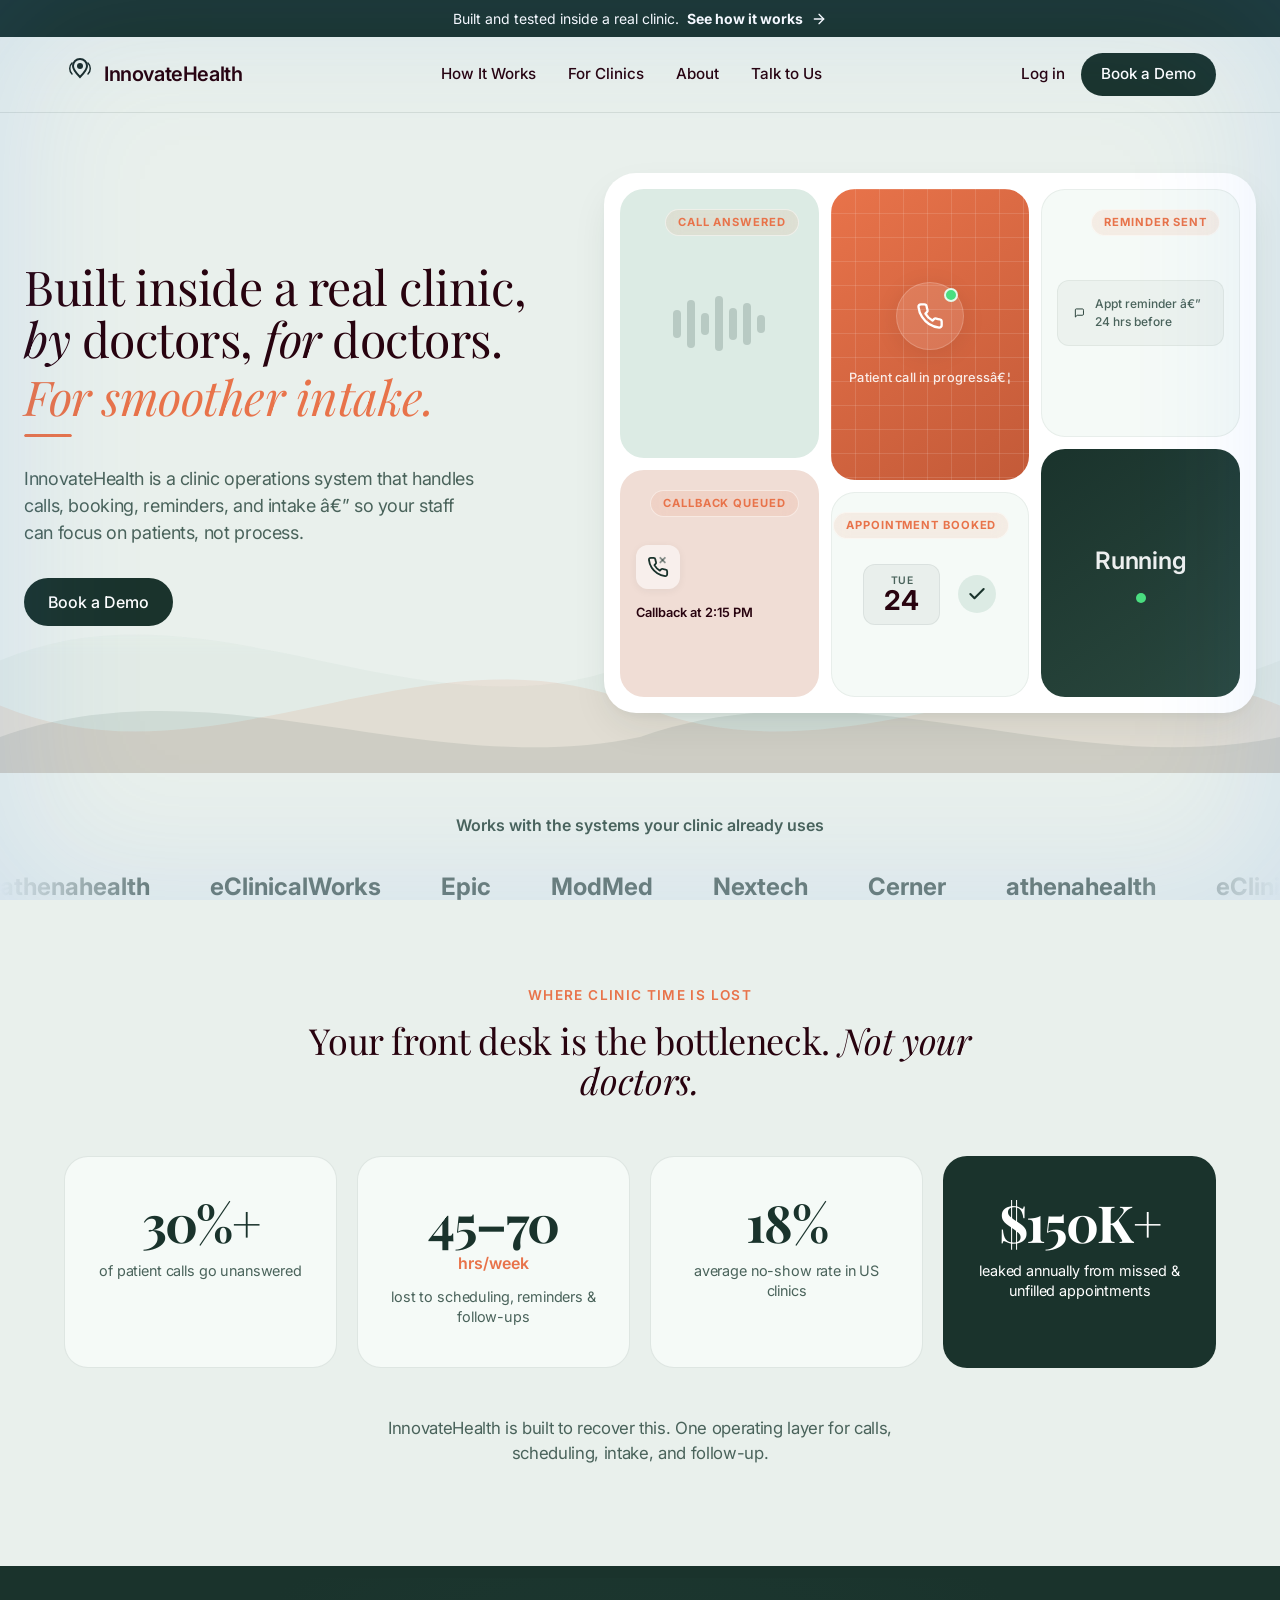
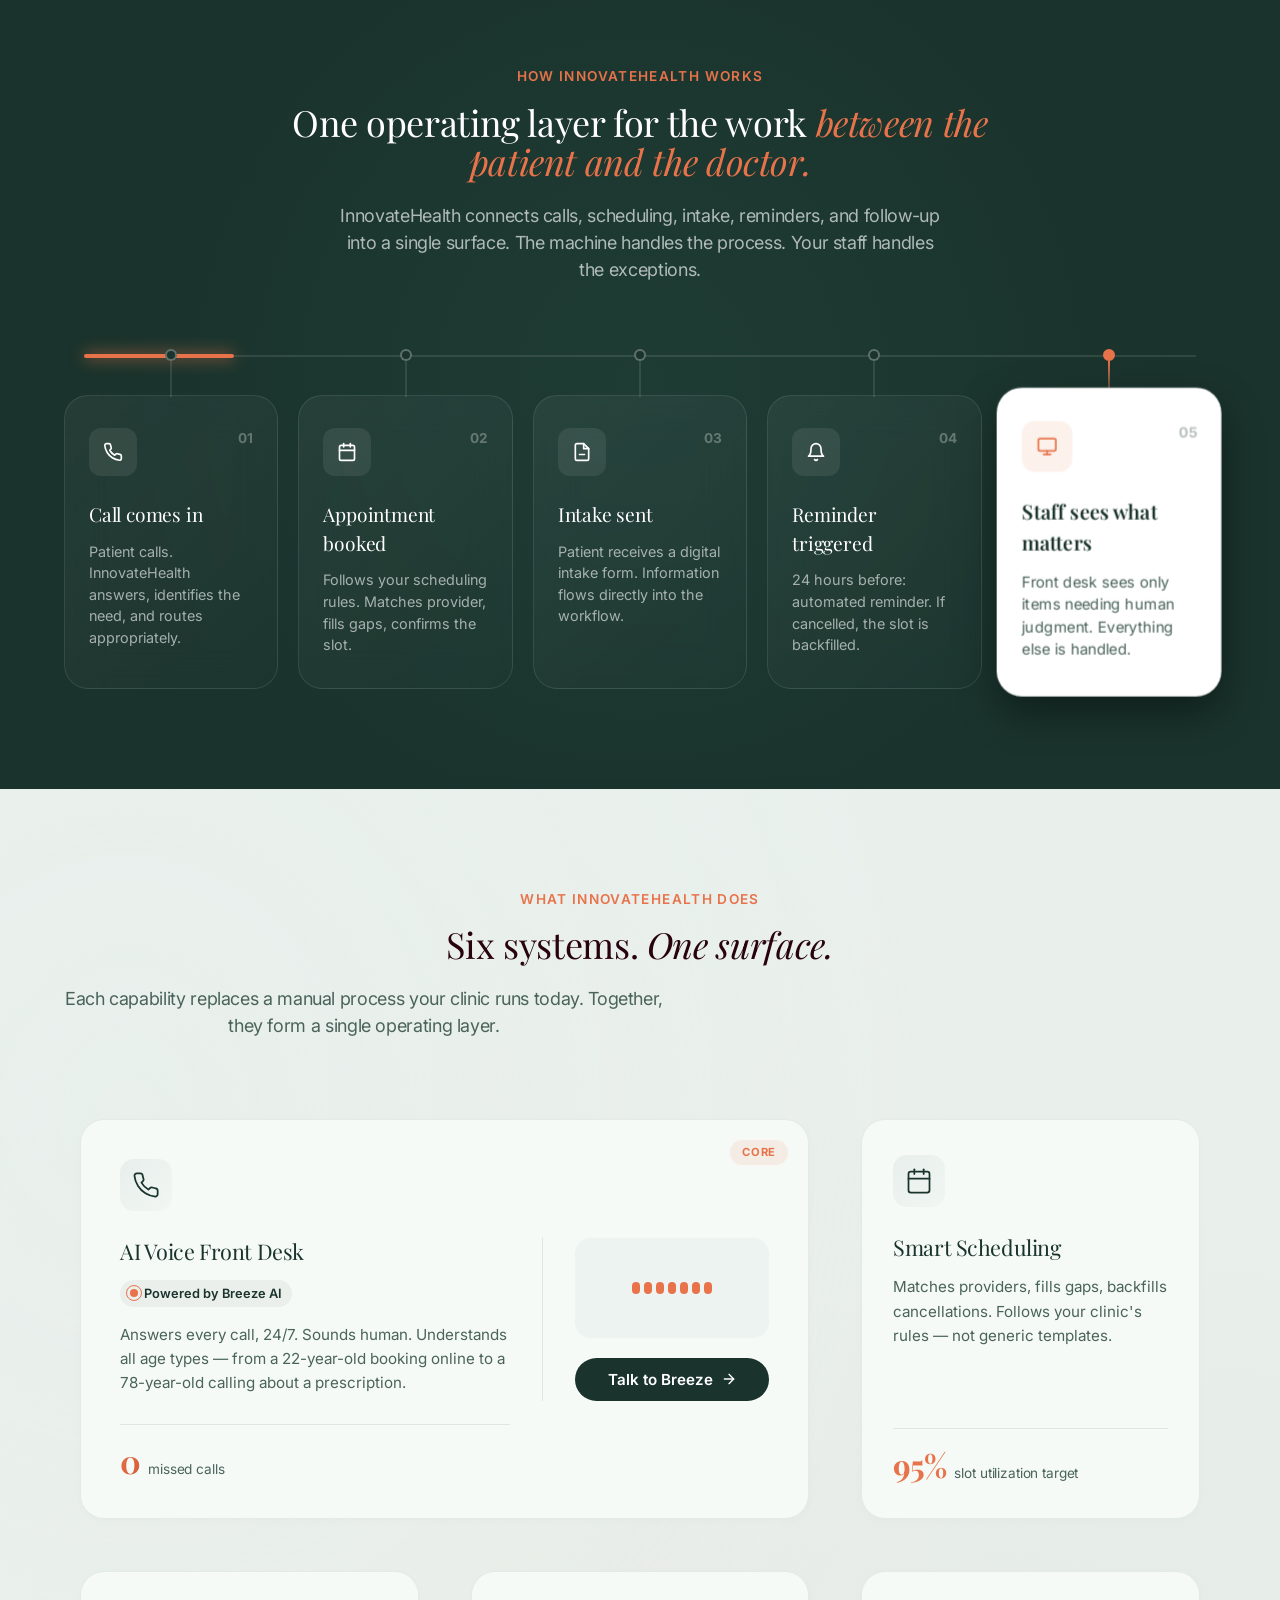
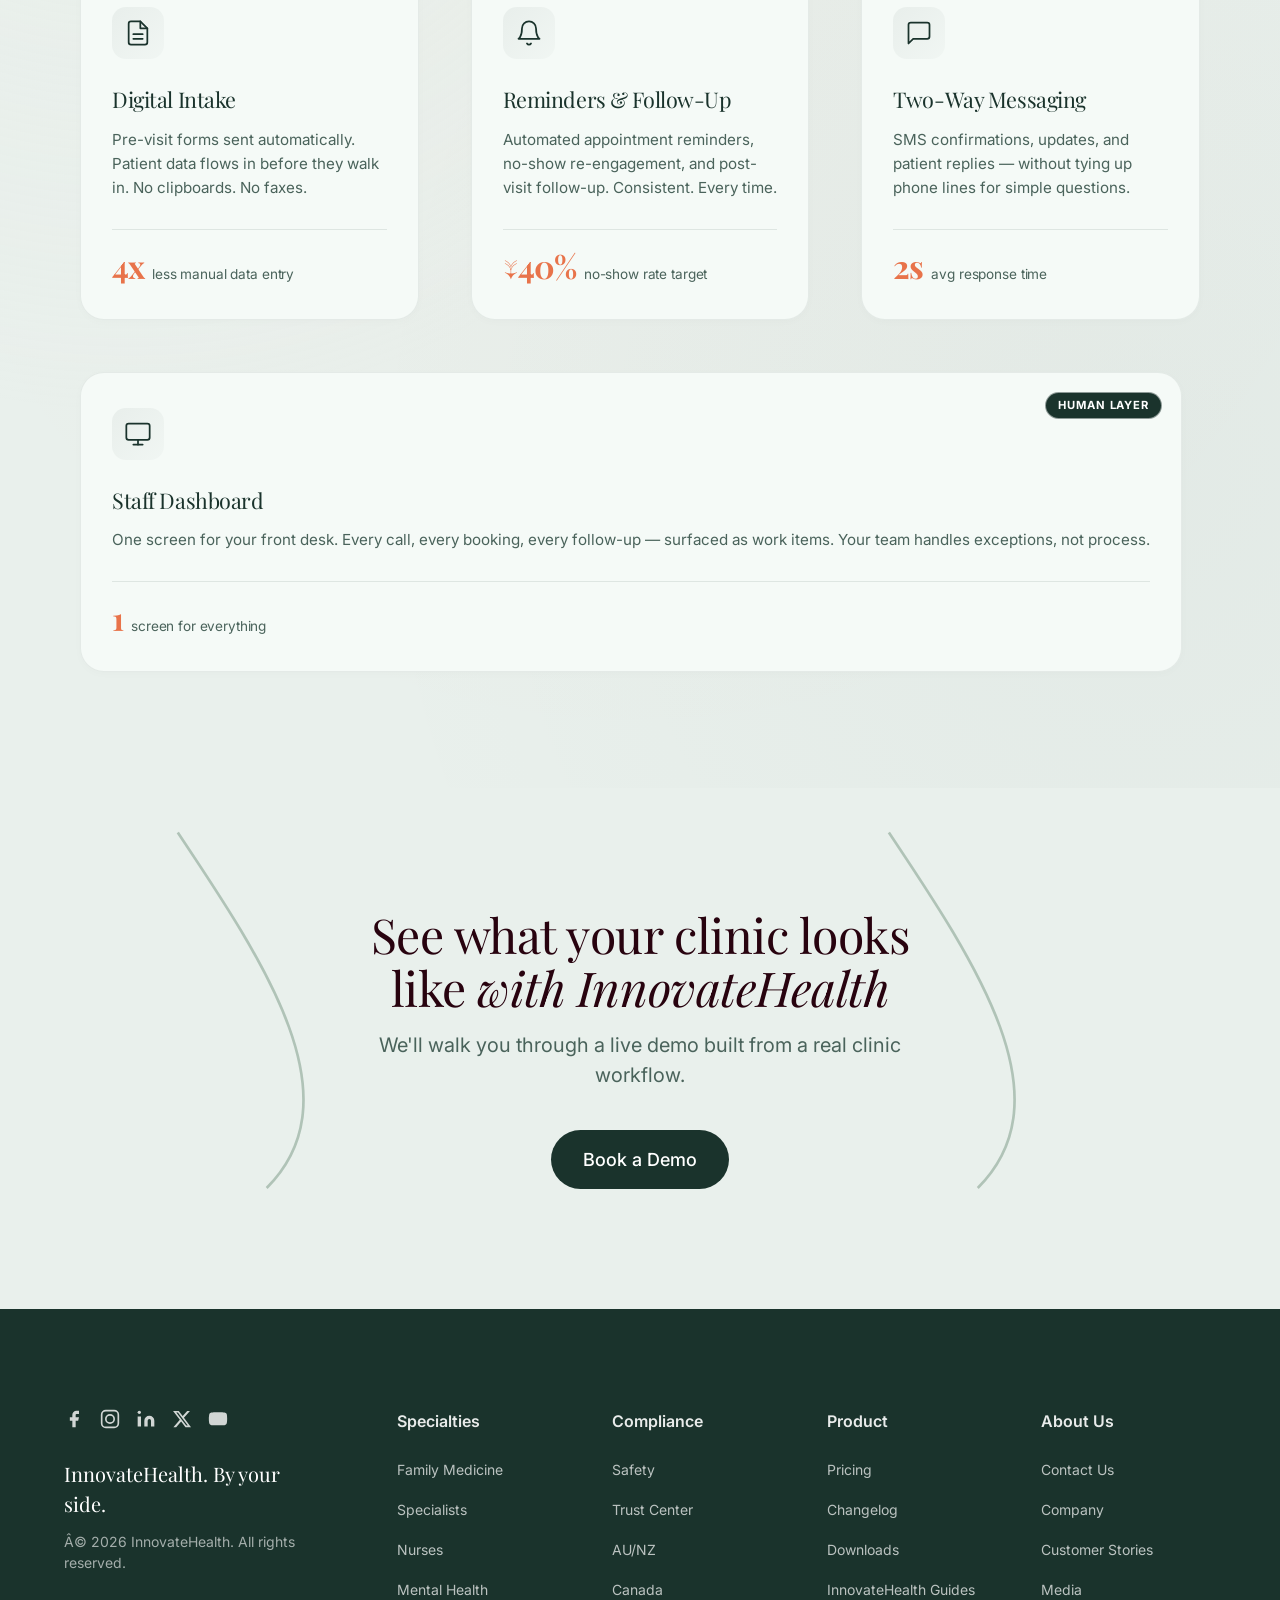
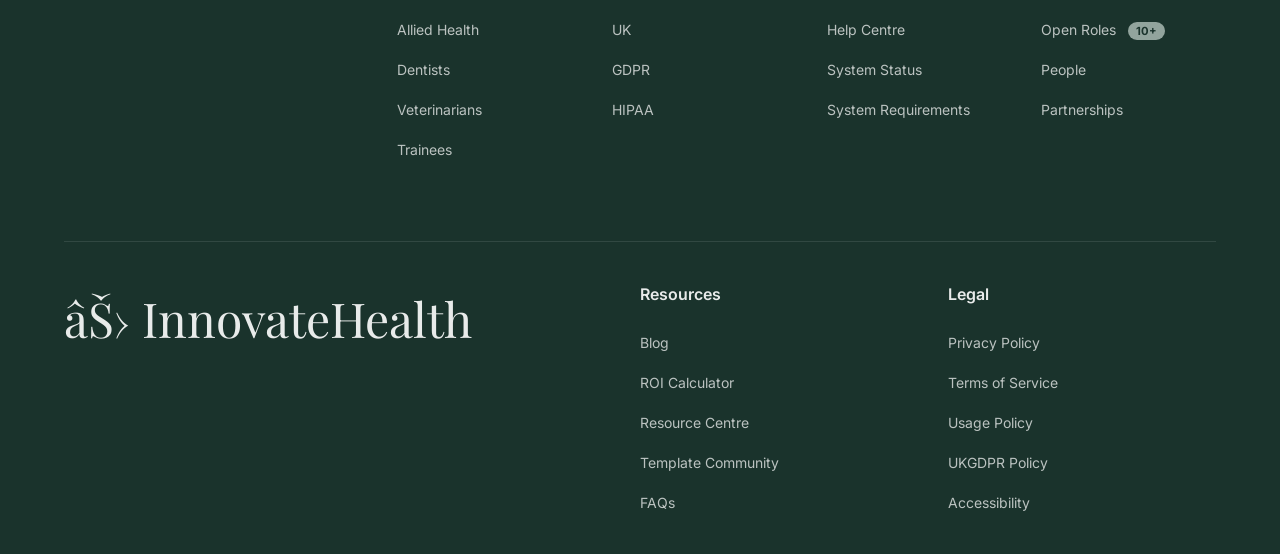
==== index.html @ fca36531 "Initial commit with InnovateHealth UI" ====
<!DOCTYPE html>
<html lang="en">
<head>
  <meta charset="UTF-8">
  <meta name="viewport" content="width=device-width, initial-scale=1.0">
  <meta name="description" content="Explore the advantages of InnovateHealth's AI solutions over competitors. Learn how our technology enhances clinical efficiency and supports global standards.">
  <title>InnovateHealth â€” Built inside a real clinic, by doctors, for doctors</title>
  <link rel="preconnect" href="https://fonts.googleapis.com">
  <link rel="preconnect" href="https://fonts.gstatic.com" crossorigin>
  <link href="https://fonts.googleapis.com/css2?family=Inter:wght@400;500;600;700;800;900&display=swap" rel="stylesheet">
  <link rel="stylesheet" href="styles.css?v=12">
</head>
<body>
  <!-- Edge Glow Vignette (Parakeet-style) -->
  <div class="edge-glow" aria-hidden="true"></div>

  <!-- Announcement Bar -->
  <div class="announcement-bar" id="announcement-bar">
    <a href="#" class="announcement-link">
      Built and tested inside a real clinic. <strong>See how it works</strong>
      <svg width="16" height="16" viewBox="0 0 24 24" fill="none" stroke="currentColor" stroke-width="2" stroke-linecap="round" stroke-linejoin="round"><line x1="5" y1="12" x2="19" y2="12"></line><polyline points="12 5 19 12 12 19"></polyline></svg>
    </a>
  </div>

  <!-- Navigation -->
  <nav class="navbar" id="main-nav">
    <div class="nav-container">
      <a href="#" class="nav-logo" aria-label="InnovateHealth Home">
        <div class="logo-mark">
          <svg width="32" height="32" viewBox="0 0 32 32" fill="none">
            <path d="M16 4C12 4 9 7 9 11C9 15 12 18 16 22C20 18 23 15 23 11C23 7 20 4 16 4Z" stroke="#1A2B28" stroke-width="2" fill="none"/>
            <circle cx="16" cy="11" r="3" fill="#1A2B28"/>
            <path d="M8 8C5 11 5 16 8 19" stroke="#1A2B28" stroke-width="1.5" stroke-linecap="round" fill="none"/>
            <path d="M24 8C27 11 27 16 24 19" stroke="#1A2B28" stroke-width="1.5" stroke-linecap="round" fill="none"/>
          </svg>
        </div>
        <span class="logo-text">InnovateHealth</span>
      </a>

      <div class="nav-links">
        <a href="#" class="nav-link">How It Works</a>
        <a href="#" class="nav-link">For Clinics</a>
        <a href="#" class="nav-link">About</a>
        <a href="#" class="nav-link">Talk to Us</a>
      </div>

      <div class="nav-actions">
        <a href="#" class="btn-login">Log in</a>
        <a href="#" class="btn-cta-nav" id="nav-cta">Book a Demo</a>
      </div>
    </div>
  </nav>

  <main id="main-content">
    <!-- Hero Section -->
    <section class="hero" id="hero">
      <!-- Hero Atmosphere â€” Taller, sweeping atmospheric bottom bands -->
      <div class="hero-atmosphere" aria-hidden="true">
        <!-- Band 1: Back â€” Sage/Mint Green (#C1D7CD) -->
        <div class="atmos-track atmos-track-1">
          <svg class="atmos-band" viewBox="0 0 1800 400" preserveAspectRatio="none">
            <path d="M0 150 C 300 -50, 600 350, 900 150 C 1200 -50, 1500 350, 1800 150 L1800 400 L0 400 Z" fill="#C1D7CD"/>
          </svg>
          <svg class="atmos-band" viewBox="0 0 1800 400" preserveAspectRatio="none">
            <path d="M0 150 C 300 -50, 600 350, 900 150 C 1200 -50, 1500 350, 1800 150 L1800 400 L0 400 Z" fill="#C1D7CD"/>
          </svg>
        </div>
        
        <!-- Band 2: Middle â€” Warm Coral/Blush (#DE7B54) -->
        <div class="atmos-track atmos-track-2">
          <svg class="atmos-band" viewBox="0 0 1800 400" preserveAspectRatio="none">
            <path d="M0 250 C 300 450, 600 50, 900 250 C 1200 450, 1500 50, 1800 250 L1800 400 L0 400 Z" fill="#DE7B54"/>
          </svg>
          <svg class="atmos-band" viewBox="0 0 1800 400" preserveAspectRatio="none">
            <path d="M0 250 C 300 450, 600 50, 900 250 C 1200 450, 1500 50, 1800 250 L1800 400 L0 400 Z" fill="#DE7B54"/>
          </svg>
        </div>
        
        <!-- Band 3: Front â€” Dark Green (#1A362D) -->
        <div class="atmos-track atmos-track-3">
          <svg class="atmos-band" viewBox="0 0 1800 400" preserveAspectRatio="none">
            <path d="M0 320 C 300 150, 600 420, 900 320 C 1200 150, 1500 420, 1800 320 L1800 400 L0 400 Z" fill="#1A362D"/>
          </svg>
          <svg class="atmos-band" viewBox="0 0 1800 400" preserveAspectRatio="none">
            <path d="M0 320 C 300 150, 600 420, 900 320 C 1200 150, 1500 420, 1800 320 L1800 400 L0 400 Z" fill="#1A362D"/>
          </svg>
        </div>
      </div>
      <div class="hero-container">
        <div class="hero-content">
          <h1 class="hero-title">
            Built inside a real clinic, <em>by</em> doctors, <em>for</em> doctors.
          </h1>
          <div class="hero-rotating-line" aria-live="polite">
            <span class="rotating-text" id="rotating-text">For smoother intake.</span>
            <div class="rotating-progress" aria-hidden="true">
              <div class="rotating-progress-bar" id="rotating-progress-bar"></div>
            </div>
          </div>
          <p class="hero-subnote">
            InnovateHealth is a clinic operations system that handles calls, booking, reminders, and intake â€” so your staff can focus on patients, not process.
          </p>
          <div class="hero-actions">
            <a href="#" class="btn-primary" id="hero-cta">Book a Demo</a>
          </div>
        </div>
        <div class="hero-visual">
          <div class="bento-container">
            <!-- Column 1: Call Answered + Callback Queued -->
            <div class="bento-col">
              <div class="bento-card tall-55 bg-sage-light">
                <div class="waveform-visual">
                  <span class="wave-bar" style="--i:0"></span>
                  <span class="wave-bar" style="--i:1"></span>
                  <span class="wave-bar" style="--i:2"></span>
                  <span class="wave-bar" style="--i:3"></span>
                  <span class="wave-bar" style="--i:4"></span>
                  <span class="wave-bar" style="--i:5"></span>
                  <span class="wave-bar" style="--i:6"></span>
                </div>
                <div class="bento-badge">Call Answered</div>
              </div>
              <div class="bento-card tall-45 bg-blush">
                <div class="callback-content">
                  <div class="callback-icon">
                    <svg width="22" height="22" viewBox="0 0 24 24" fill="none" stroke="#1A332C" stroke-width="2" stroke-linecap="round" stroke-linejoin="round">
                      <path d="M22 16.92v3a2 2 0 0 1-2.18 2 19.79 19.79 0 0 1-8.63-3.07 19.5 19.5 0 0 1-6-6 19.79 19.79 0 0 1-3.07-8.67A2 2 0 0 1 4.11 2h3a2 2 0 0 1 2 1.72c.127.96.361 1.903.7 2.81a2 2 0 0 1-.45 2.11L8.09 9.91a16 16 0 0 0 6 6l1.27-1.27a2 2 0 0 1 2.11-.45c.907.339 1.85.573 2.81.7A2 2 0 0 1 22 16.92z"/>
                      <path d="M14.5 2l5 5" opacity="0.5"/>
                      <path d="M19.5 2l-5 5" opacity="0.5"/>
                    </svg>
                  </div>
                  <div class="callback-info">
                    <span class="callback-time">Callback at 2:15 PM</span>
                  </div>
                </div>
                <div class="bento-badge">Callback Queued</div>
              </div>
            </div>
            <!-- Column 2: Call in Progress + Appointment Booked -->
            <div class="bento-col">
              <div class="bento-card tall-60 gradient-coral">
                <div class="bento-grid-pattern"></div>
                <div class="call-status-display">
                  <div class="call-status-icon">
                    <svg width="28" height="28" viewBox="0 0 24 24" fill="none" stroke="white" stroke-width="2" stroke-linecap="round" stroke-linejoin="round">
                      <path d="M22 16.92v3a2 2 0 0 1-2.18 2 19.79 19.79 0 0 1-8.63-3.07 19.5 19.5 0 0 1-6-6 19.79 19.79 0 0 1-3.07-8.67A2 2 0 0 1 4.11 2h3a2 2 0 0 1 2 1.72c.127.96.361 1.903.7 2.81a2 2 0 0 1-.45 2.11L8.09 9.91a16 16 0 0 0 6 6l1.27-1.27a2 2 0 0 1 2.11-.45c.907.339 1.85.573 2.81.7A2 2 0 0 1 22 16.92z"/>
                    </svg>
                    <span class="call-pulse-dot"></span>
                  </div>
                  <span class="call-status-text">Patient call in progressâ€¦</span>
                </div>
              </div>
              <div class="bento-card tall-40 bg-white">
                <div class="booking-content">
                  <div class="date-block">
                    <span class="date-day">Tue</span>
                    <span class="date-num">24</span>
                  </div>
                  <div class="booking-check">
                    <svg width="20" height="20" viewBox="0 0 24 24" fill="none" stroke="#1A332C" stroke-width="2.5" stroke-linecap="round" stroke-linejoin="round">
                      <polyline points="20 6 9 17 4 12"></polyline>
                    </svg>
                  </div>
                </div>
                <div class="bento-badge">Appointment Booked</div>
              </div>
            </div>
            <!-- Column 3: Reminder Sent + Running -->
            <div class="bento-col">
              <div class="bento-card tall-50 bg-white">
                <div class="reminder-content">
                  <div class="reminder-bubble">
                    <svg width="18" height="18" viewBox="0 0 24 24" fill="none" stroke="#1A332C" stroke-width="2" stroke-linecap="round" stroke-linejoin="round">
                      <path d="M21 15a2 2 0 0 1-2 2H7l-4 4V5a2 2 0 0 1 2-2h14a2 2 0 0 1 2 2z"></path>
                    </svg>
                    <span class="reminder-text">Appt reminder â€” 24 hrs before</span>
                  </div>
                </div>
                <div class="bento-badge">Reminder Sent</div>
              </div>
              <div class="bento-card tall-50 gradient-green">
                <div class="running-status">
                  <span class="running-label">Running</span>
                  <span class="running-pulse-dot"></span>
                </div>
              </div>
            </div>
          </div>
        </div>
      </div>
    </section>

    <!-- Section 1: Trust Strip -->
    <section class="logo-strip" id="logo-strip">
      <p class="logo-strip-label animate-on-scroll">Works with the systems your clinic already uses</p>
      <div class="logo-scroll-wrapper">
        <div class="logo-scroll">
          <span class="partner-logo">athenahealth</span>
          <span class="partner-logo">eClinicalWorks</span>
          <span class="partner-logo">Epic</span>
          <span class="partner-logo">ModMed</span>
          <span class="partner-logo">Nextech</span>
          <span class="partner-logo">Cerner</span>
          <span class="partner-logo">athenahealth</span>
          <span class="partner-logo">eClinicalWorks</span>
          <span class="partner-logo">Epic</span>
          <span class="partner-logo">ModMed</span>
          <span class="partner-logo">Nextech</span>
          <span class="partner-logo">Cerner</span>
        </div>
      </div>
    </section>

    <!-- Section 2: The Problem — In Numbers -->
    <section class="problem-section" id="problem">
      <div class="container">
        <div class="problem-inner animate-on-scroll">
          <p class="problem-eyebrow">Where clinic time is lost</p>
          <h2 class="section-headline">Your front desk is the bottleneck. <span class="accent-text">Not your doctors.</span></h2>
        </div>
        <div class="stats-grid">
          <div class="stat-card animate-on-scroll">
            <span class="stat-number">30%+</span>
            <span class="stat-label">of patient calls go unanswered</span>
          </div>
          <div class="stat-card animate-on-scroll delay-100">
            <span class="stat-number">45–70</span>
            <span class="stat-unit">hrs/week</span>
            <span class="stat-label">lost to scheduling, reminders & follow-ups</span>
          </div>
          <div class="stat-card animate-on-scroll delay-200">
            <span class="stat-number">18%</span>
            <span class="stat-label">average no-show rate in US clinics</span>
          </div>
          <div class="stat-card stat-card-accent animate-on-scroll delay-300">
            <span class="stat-number">$150K+</span>
            <span class="stat-label">leaked annually from missed & unfilled appointments</span>
          </div>
        </div>
        <p class="stats-footnote animate-on-scroll delay-300">InnovateHealth is built to recover this. One operating layer for calls, scheduling, intake, and follow-up.</p>
      </div>
    </section>

    <!-- Section 3: The Operating Layer -->
    <section class="operating-section" id="operating-layer">
      <!-- Background glow effect -->
      <div class="operating-bg-glow" aria-hidden="true"></div>
      
      <div class="container relative z-10">
        <div class="operating-header animate-on-scroll">
          <p class="section-eyebrow">How InnovateHealth works</p>
          <h2 class="section-headline">One operating layer for the work <span class="accent-text">between the patient and the doctor.</span></h2>
          <p class="section-desc">InnovateHealth connects calls, scheduling, intake, reminders, and follow-up into a single surface. The machine handles the process. Your staff handles the exceptions.</p>
        </div>

        <!-- Premium Pipeline Workflow -->
        <div class="pipeline-container animate-on-scroll delay-100">
          <div class="pipeline-track-wrapper" aria-hidden="true">
            <div class="pipeline-track"></div>
            <div class="pipeline-glow"></div>
          </div>
          
          <div class="pipeline-grid">
            <!-- Step 1 -->
            <div class="pipeline-item">
              <div class="pipeline-node"></div>
              <div class="pipeline-card">
                <div class="card-header">
                  <div class="card-icon">
                    <svg width="20" height="20" viewBox="0 0 24 24" fill="none" stroke="currentColor" stroke-width="2" stroke-linecap="round" stroke-linejoin="round"><path d="M22 16.92v3a2 2 0 0 1-2.18 2 19.79 19.79 0 0 1-8.63-3.07 19.5 19.5 0 0 1-6-6 19.79 19.79 0 0 1-3.07-8.67A2 2 0 0 1 4.11 2h3a2 2 0 0 1 2 1.72 12.84 12.84 0 0 0 .7 2.81 2 2 0 0 1-.45 2.11L8.09 9.91a16 16 0 0 0 6 6l1.27-1.27a2 2 0 0 1 2.11-.45 12.84 12.84 0 0 0 2.81.7A2 2 0 0 1 22 16.92z"/></svg>
                  </div>
                  <span class="step-label">01</span>
                </div>
                <h3>Call comes in</h3>
                <p>Patient calls. InnovateHealth answers, identifies the need, and routes appropriately.</p>
              </div>
            </div>

            <!-- Step 2 -->
            <div class="pipeline-item">
              <div class="pipeline-node"></div>
              <div class="pipeline-card">
                <div class="card-header">
                  <div class="card-icon">
                    <svg width="20" height="20" viewBox="0 0 24 24" fill="none" stroke="currentColor" stroke-width="2" stroke-linecap="round" stroke-linejoin="round"><rect x="3" y="4" width="18" height="18" rx="2" ry="2"/><line x1="16" y1="2" x2="16" y2="6"/><line x1="8" y1="2" x2="8" y2="6"/><line x1="3" y1="10" x2="21" y2="10"/></svg>
                  </div>
                  <span class="step-label">02</span>
                </div>
                <h3>Appointment booked</h3>
                <p>Follows your scheduling rules. Matches provider, fills gaps, confirms the slot.</p>
              </div>
            </div>

            <!-- Step 3 -->
            <div class="pipeline-item">
              <div class="pipeline-node"></div>
              <div class="pipeline-card">
                <div class="card-header">
                  <div class="card-icon">
                    <svg width="20" height="20" viewBox="0 0 24 24" fill="none" stroke="currentColor" stroke-width="2" stroke-linecap="round" stroke-linejoin="round"><path d="M14 2H6a2 2 0 0 0-2 2v16a2 2 0 0 0 2 2h12a2 2 0 0 0 2-2V8z"/><polyline points="14 2 14 8 20 8"/><line x1="9" y1="15" x2="15" y2="15"/></svg>
                  </div>
                  <span class="step-label">03</span>
                </div>
                <h3>Intake sent</h3>
                <p>Patient receives a digital intake form. Information flows directly into the workflow.</p>
              </div>
            </div>

            <!-- Step 4 -->
            <div class="pipeline-item">
              <div class="pipeline-node"></div>
              <div class="pipeline-card">
                <div class="card-header">
                  <div class="card-icon">
                    <svg width="20" height="20" viewBox="0 0 24 24" fill="none" stroke="currentColor" stroke-width="2" stroke-linecap="round" stroke-linejoin="round"><path d="M18 8A6 6 0 0 0 6 8c0 7-3 9-3 9h18s-3-2-3-9"/><path d="M13.73 21a2 2 0 0 1-3.46 0"/></svg>
                  </div>
                  <span class="step-label">04</span>
                </div>
                <h3>Reminder triggered</h3>
                <p>24 hours before: automated reminder. If cancelled, the slot is backfilled.</p>
              </div>
            </div>

            <!-- Step 5 (Final) -->
            <div class="pipeline-item final">
              <div class="pipeline-node"></div>
              <div class="pipeline-card">
                <div class="card-header">
                  <div class="card-icon">
                    <svg width="20" height="20" viewBox="0 0 24 24" fill="none" stroke="currentColor" stroke-width="2" stroke-linecap="round" stroke-linejoin="round"><rect x="2" y="3" width="20" height="14" rx="2" ry="2"/><line x1="8" y1="21" x2="16" y2="21"/><line x1="12" y1="17" x2="12" y2="21"/></svg>
                  </div>
                  <span class="step-label">05</span>
                </div>
                <h3>Staff sees what matters</h3>
                <p>Front desk sees only items needing human judgment. Everything else is handled.</p>
              </div>
            </div>
          </div>
        </div>
      </div>
    </section>

    <!-- Section 4: Core Capabilities -->
    <section class="capabilities-section" id="capabilities">
      <div class="container">
        <div class="capabilities-header animate-on-scroll">
          <p class="section-eyebrow">What InnovateHealth does</p>
          <h2 class="section-headline">Six systems. <span class="accent-text">One surface.</span></h2>
          <p class="section-desc">Each capability replaces a manual process your clinic runs today. Together, they form a single operating layer.</p>
        </div>

        <div class="bento-grid">
          <!-- Card 1: AI Voice (Large) -->
          <div class="bento-card bento-wide bento-voice-hero animate-on-scroll">
            <div class="bento-card-inner">
              <div class="bento-badge">Core</div>
              <div class="bento-voice-content">
                <div class="bento-voice-text">
                  <div class="bento-icon-wrap">
                    <svg width="28" height="28" viewBox="0 0 24 24" fill="none" stroke="currentColor" stroke-width="1.5" stroke-linecap="round" stroke-linejoin="round"><path d="M22 16.92v3a2 2 0 0 1-2.18 2 19.79 19.79 0 0 1-8.63-3.07 19.5 19.5 0 0 1-6-6 19.79 19.79 0 0 1-3.07-8.67A2 2 0 0 1 4.11 2h3a2 2 0 0 1 2 1.72 12.84 12.84 0 0 0 .7 2.81 2 2 0 0 1-.45 2.11L8.09 9.91a16 16 0 0 0 6 6l1.27-1.27a2 2 0 0 1 2.11-.45 12.84 12.84 0 0 0 2.81.7A2 2 0 0 1 22 16.92z"/></svg>
                  </div>
                  <h3>AI Voice Front Desk</h3>
                  <div class="powered-by-breeze">
                    <span class="pulse-dot"></span> Powered by Breeze AI
                  </div>
                  <p>Answers every call, 24/7. Sounds human. Understands all age types — from a 22-year-old booking online to a 78-year-old calling about a prescription.</p>
                  <div class="bento-stat">
                    <span class="bento-stat-number gradient-text">0</span>
                    <span class="bento-stat-label">missed calls</span>
                  </div>
                </div>
                
                <div class="bento-voice-demo">
                  <div class="demo-visual">
                    <div class="breeze-waveform active">
                      <span class="bar"></span>
                      <span class="bar"></span>
                      <span class="bar"></span>
                      <span class="bar"></span>
                      <span class="bar"></span>
                      <span class="bar"></span>
                      <span class="bar"></span>
                    </div>
                  </div>
                  <button class="breeze-cta-btn" onclick="document.getElementById('breezeFab').click()">
                    Talk to Breeze <svg width="16" height="16" viewBox="0 0 24 24" fill="none" stroke="currentColor" stroke-width="2" stroke-linecap="round" stroke-linejoin="round"><path d="M5 12h14"/><path d="m12 5 7 7-7 7"/></svg>
                  </button>
                </div>
              </div>
            </div>
          </div>

          <!-- Card 2: Smart Scheduling -->
          <div class="bento-card animate-on-scroll delay-100">
            <div class="bento-card-inner">
              <div class="bento-icon-wrap">
                <svg width="28" height="28" viewBox="0 0 24 24" fill="none" stroke="currentColor" stroke-width="1.5" stroke-linecap="round" stroke-linejoin="round"><rect x="3" y="4" width="18" height="18" rx="2" ry="2"/><line x1="16" y1="2" x2="16" y2="6"/><line x1="8" y1="2" x2="8" y2="6"/><line x1="3" y1="10" x2="21" y2="10"/></svg>
              </div>
              <h3>Smart Scheduling</h3>
              <p>Matches providers, fills gaps, backfills cancellations. Follows your clinic's rules — not generic templates.</p>
              <div class="bento-stat">
                <span class="bento-stat-number">95%</span>
                <span class="bento-stat-label">slot utilization target</span>
              </div>
            </div>
          </div>

          <!-- Card 3: Digital Intake -->
          <div class="bento-card animate-on-scroll delay-200">
            <div class="bento-card-inner">
              <div class="bento-icon-wrap">
                <svg width="28" height="28" viewBox="0 0 24 24" fill="none" stroke="currentColor" stroke-width="1.5" stroke-linecap="round" stroke-linejoin="round"><path d="M14 2H6a2 2 0 0 0-2 2v16a2 2 0 0 0 2 2h12a2 2 0 0 0 2-2V8z"/><polyline points="14 2 14 8 20 8"/><line x1="16" y1="13" x2="8" y2="13"/><line x1="16" y1="17" x2="8" y2="17"/></svg>
              </div>
              <h3>Digital Intake</h3>
              <p>Pre-visit forms sent automatically. Patient data flows in before they walk in. No clipboards. No faxes.</p>
              <div class="bento-stat">
                <span class="bento-stat-number">4x</span>
                <span class="bento-stat-label">less manual data entry</span>
              </div>
            </div>
          </div>

          <!-- Card 4: Reminders & Follow-Up -->
          <div class="bento-card animate-on-scroll delay-100">
            <div class="bento-card-inner">
              <div class="bento-icon-wrap">
                <svg width="28" height="28" viewBox="0 0 24 24" fill="none" stroke="currentColor" stroke-width="1.5" stroke-linecap="round" stroke-linejoin="round"><path d="M18 8A6 6 0 0 0 6 8c0 7-3 9-3 9h18s-3-2-3-9"/><path d="M13.73 21a2 2 0 0 1-3.46 0"/></svg>
              </div>
              <h3>Reminders & Follow-Up</h3>
              <p>Automated appointment reminders, no-show re-engagement, and post-visit follow-up. Consistent. Every time.</p>
              <div class="bento-stat">
                <span class="bento-stat-number">↓40%</span>
                <span class="bento-stat-label">no-show rate target</span>
              </div>
            </div>
          </div>

          <!-- Card 5: Two-Way Messaging -->
          <div class="bento-card animate-on-scroll delay-200">
            <div class="bento-card-inner">
              <div class="bento-icon-wrap">
                <svg width="28" height="28" viewBox="0 0 24 24" fill="none" stroke="currentColor" stroke-width="1.5" stroke-linecap="round" stroke-linejoin="round"><path d="M21 15a2 2 0 0 1-2 2H7l-4 4V5a2 2 0 0 1 2-2h14a2 2 0 0 1 2 2z"/></svg>
              </div>
              <h3>Two-Way Messaging</h3>
              <p>SMS confirmations, updates, and patient replies — without tying up phone lines for simple questions.</p>
              <div class="bento-stat">
                <span class="bento-stat-number">2s</span>
                <span class="bento-stat-label">avg response time</span>
              </div>
            </div>
          </div>
          <!-- Card 5: Staff Dashboard (Large) -->
          <div class="bento-card bento-full animate-on-scroll delay-200">
            <div class="bento-card-inner">
              <div class="bento-badge badge-dark">Human layer</div>
              <div class="bento-icon-wrap">
                <svg width="28" height="28" viewBox="0 0 24 24" fill="none" stroke="currentColor" stroke-width="1.5" stroke-linecap="round" stroke-linejoin="round"><rect x="2" y="3" width="20" height="14" rx="2" ry="2"/><line x1="8" y1="21" x2="16" y2="21"/><line x1="12" y1="17" x2="12" y2="21"/></svg>
              </div>
              <h3>Staff Dashboard</h3>
              <p>One screen for your front desk. Every call, every booking, every follow-up — surfaced as work items. Your team handles exceptions, not process.</p>
              <div class="bento-stat">
                <span class="bento-stat-number">1</span>
                <span class="bento-stat-label">screen for everything</span>
              </div>
            </div>
          </div>
        </div>
      </div>
    </section>

    <!-- CTA Section -->
    <section class="cta-section" id="cta">
      <div class="cta-bg-waves" aria-hidden="true">
        <svg viewBox="0 0 1440 500" fill="none">
          <path d="M200 50C300 200 400 350 300 450" stroke="#2D5A3D" stroke-width="3" fill="none" opacity="0.3"/>
          <path d="M1000 50C1100 200 1200 350 1100 450" stroke="#2D5A3D" stroke-width="3" fill="none" opacity="0.3"/>
        </svg>
      </div>
      <div class="cta-content animate-on-scroll">
        <h2 class="cta-title">See what your clinic looks like <span class="accent-text">with InnovateHealth</span></h2>
        <p class="cta-subtitle">We'll walk you through a live demo built from a real clinic workflow.</p>
        <a href="#" class="btn-cta-white" id="cta-btn">Book a Demo</a>
      </div>
    </section>
  </main>

  <!-- Footer -->
  <footer class="footer" id="footer">
    <div class="footer-container">
      <div class="footer-top">
        <div class="footer-brand">
          <div class="footer-social">
            <a href="#" aria-label="Facebook"><svg width="20" height="20" viewBox="0 0 24 24" fill="currentColor"><path d="M18 2h-3a5 5 0 0 0-5 5v3H7v4h3v8h4v-8h3l1-4h-4V7a1 1 0 0 1 1-1h3z"/></svg></a>
            <a href="#" aria-label="Instagram"><svg width="20" height="20" viewBox="0 0 24 24" fill="none" stroke="currentColor" stroke-width="2"><rect x="2" y="2" width="20" height="20" rx="5"/><circle cx="12" cy="12" r="5"/></svg></a>
            <a href="#" aria-label="LinkedIn"><svg width="20" height="20" viewBox="0 0 24 24" fill="currentColor"><path d="M16 8a6 6 0 0 1 6 6v7h-4v-7a2 2 0 0 0-4 0v7h-4v-7a6 6 0 0 1 6-6z"/><rect x="2" y="9" width="4" height="12"/><circle cx="4" cy="4" r="2"/></svg></a>
            <a href="#" aria-label="X"><svg width="20" height="20" viewBox="0 0 24 24" fill="currentColor"><path d="M18.244 2.25h3.308l-7.227 8.26 8.502 11.24H16.17l-5.214-6.817L4.99 21.75H1.68l7.73-8.835L1.254 2.25H8.08l4.713 6.231zm-1.161 17.52h1.833L7.084 4.126H5.117z"/></svg></a>
            <a href="#" aria-label="YouTube"><svg width="20" height="20" viewBox="0 0 24 24" fill="currentColor"><path d="M22.54 6.42a2.78 2.78 0 0 0-1.94-2C18.88 4 12 4 12 4s-6.88 0-8.6.46a2.78 2.78 0 0 0-1.94 2A29 29 0 0 0 1 11.75a29 29 0 0 0 .46 5.33A2.78 2.78 0 0 0 3.4 19.08c1.72.46 8.6.46 8.6.46s6.88 0 8.6-.46a2.78 2.78 0 0 0 1.94-2 29 29 0 0 0 .46-5.25 29 29 0 0 0-.46-5.41z"/><polygon points="9.75 15.02 15.5 11.75 9.75 8.48" fill="white"/></svg></a>
          </div>
          <p class="footer-tagline">InnovateHealth. By your side.</p>
          <p class="footer-copyright">Â© 2026 InnovateHealth. All rights reserved.</p>
        </div>

        <div class="footer-columns">
          <div class="footer-col">
            <h4>Specialties</h4>
            <ul>
              <li><a href="#">Family Medicine</a></li>
              <li><a href="#">Specialists</a></li>
              <li><a href="#">Nurses</a></li>
              <li><a href="#">Mental Health</a></li>
              <li><a href="#">Allied Health</a></li>
              <li><a href="#">Dentists</a></li>
              <li><a href="#">Veterinarians</a></li>
              <li><a href="#">Trainees</a></li>
            </ul>
          </div>
          <div class="footer-col">
            <h4>Compliance</h4>
            <ul>
              <li><a href="#">Safety</a></li>
              <li><a href="#">Trust Center</a></li>
              <li><a href="#">AU/NZ</a></li>
              <li><a href="#">Canada</a></li>
              <li><a href="#">UK</a></li>
              <li><a href="#">GDPR</a></li>
              <li><a href="#">HIPAA</a></li>
            </ul>
          </div>
          <div class="footer-col">
            <h4>Product</h4>
            <ul>
              <li><a href="#">Pricing</a></li>
              <li><a href="#">Changelog</a></li>
              <li><a href="#">Downloads</a></li>
              <li><a href="#">InnovateHealth Guides</a></li>
              <li><a href="#">Help Centre</a></li>
              <li><a href="#">System Status</a></li>
              <li><a href="#">System Requirements</a></li>
            </ul>
          </div>
          <div class="footer-col">
            <h4>About Us</h4>
            <ul>
              <li><a href="#">Contact Us</a></li>
              <li><a href="#">Company</a></li>
              <li><a href="#">Customer Stories</a></li>
              <li><a href="#">Media</a></li>
              <li><a href="#">Open Roles <span class="pill-badge">10+</span></a></li>
              <li><a href="#">People</a></li>
              <li><a href="#">Partnerships</a></li>
            </ul>
          </div>
        </div>
      </div>

      <div class="footer-divider"></div>

      <div class="footer-bottom">
        <div class="footer-bottom-brand">
          <span class="footer-logo-text">âŠ› InnovateHealth</span>
        </div>
        <div class="footer-bottom-cols">
          <div class="footer-col">
            <h4>Resources</h4>
            <ul>
              <li><a href="#">Blog</a></li>
              <li><a href="#">ROI Calculator</a></li>
              <li><a href="#">Resource Centre</a></li>
              <li><a href="#">Template Community</a></li>
              <li><a href="#">FAQs</a></li>
            </ul>
          </div>
          <div class="footer-col">
            <h4>Legal</h4>
            <ul>
              <li><a href="#">Privacy Policy</a></li>
              <li><a href="#">Terms of Service</a></li>
              <li><a href="#">Usage Policy</a></li>
              <li><a href="#">UKGDPR Policy</a></li>
              <li><a href="#">Accessibility</a></li>
            </ul>
          </div>
        </div>
      </div>
    </div>
  </footer>

  <!-- Breeze AI — Proactive Voice Companion -->
  <div class="breeze-companion" id="breezeCompanion">

    <!-- State 1: Proactive Toast (auto-appears after 3s) -->
    <div class="breeze-toast" id="breezeToast">
      <button class="breeze-toast-close" id="breezeToastClose" aria-label="Dismiss">
        <svg width="14" height="14" viewBox="0 0 24 24" fill="none" stroke="currentColor" stroke-width="2.5" stroke-linecap="round" stroke-linejoin="round"><line x1="18" y1="6" x2="6" y2="18"/><line x1="6" y1="6" x2="18" y2="18"/></svg>
      </button>
      <div class="breeze-toast-header">
        <span class="breeze-live-dot"></span>
        <span class="breeze-toast-name">Breeze AI</span>
      </div>
      <div class="breeze-toast-wave">
        <span class="bar"></span><span class="bar"></span><span class="bar"></span><span class="bar"></span><span class="bar"></span>
      </div>
      <p class="breeze-toast-message" id="breezeToastMsg">Hi! I'll explain more about InnovateHealth — just click to talk.</p>
      <button class="breeze-talk-btn" id="breezeTalkBtn">
        <svg width="18" height="18" viewBox="0 0 24 24" fill="none" stroke="currentColor" stroke-width="2" stroke-linecap="round" stroke-linejoin="round"><path d="M12 2a3 3 0 0 0-3 3v7a3 3 0 0 0 6 0V5a3 3 0 0 0-3-3Z"/><path d="M19 10v2a7 7 0 0 1-14 0v-2"/><line x1="12" y1="19" x2="12" y2="22"/></svg>
        Start Talking
      </button>
    </div>

    <!-- State 2: Collapsed Mic Icon (after dismissing toast) -->
    <button class="breeze-mic-icon hidden" id="breezeMicIcon" aria-label="Talk to Breeze">
      <div class="breeze-mic-pulse"></div>
      <svg width="22" height="22" viewBox="0 0 24 24" fill="none" stroke="currentColor" stroke-width="2" stroke-linecap="round" stroke-linejoin="round"><path d="M12 2a3 3 0 0 0-3 3v7a3 3 0 0 0 6 0V5a3 3 0 0 0-3-3Z"/><path d="M19 10v2a7 7 0 0 1-14 0v-2"/><line x1="12" y1="19" x2="12" y2="22"/></svg>
    </button>

    <!-- State 3: Expanded Voice Panel -->
    <div class="breeze-panel" id="breezePanel">
      <div class="breeze-panel-header">
        <div class="breeze-header-info">
          <div class="breeze-header-title">
            <span class="breeze-live-dot"></span>
            <h3>Breeze AI</h3>
          </div>
          <p>Your AI voice receptionist — sounds human, understands all ages.</p>
        </div>
        <button class="breeze-close-btn" id="breezeClose" aria-label="Close">
          <svg width="20" height="20" viewBox="0 0 24 24" fill="none" stroke="currentColor" stroke-width="2" stroke-linecap="round" stroke-linejoin="round"><line x1="18" y1="6" x2="6" y2="18"/><line x1="6" y1="6" x2="18" y2="18"/></svg>
        </button>
      </div>
      <div class="breeze-panel-body">
        <div class="breeze-avatar-area">
          <div class="breeze-waveform-lg active">
            <span class="bar"></span><span class="bar"></span><span class="bar"></span><span class="bar"></span><span class="bar"></span><span class="bar"></span><span class="bar"></span><span class="bar"></span><span class="bar"></span>
          </div>
          <p class="breeze-status">Breeze is listening...</p>
        </div>
        <div class="breeze-suggestions">
          <p class="suggestion-label">Try asking:</p>
          <button class="suggestion-chip">"I need to book an appointment for my mother"</button>
          <button class="suggestion-chip">"What does InnovateHealth do?"</button>
          <button class="suggestion-chip">"Tell me about smart scheduling"</button>
        </div>
      </div>
      <div class="breeze-panel-footer">
        <button class="breeze-action-btn end-call" id="breezeEndCall">
          <svg width="18" height="18" viewBox="0 0 24 24" fill="none" stroke="currentColor" stroke-width="2.5" stroke-linecap="round" stroke-linejoin="round"><line x1="18" y1="6" x2="6" y2="18"/><line x1="6" y1="6" x2="18" y2="18"/></svg>
          End Conversation
        </button>
      </div>
    </div>
  </div>

  <script src="script.js?v=12"></script>
</body>
</html>
---- styles.css ----
@import url('https://fonts.googleapis.com/css2?family=Inter:wght@400;500;600;700;800&family=Playfair+Display:ital,wght@0,400;0,700;0,800;1,400;1,700&display=swap');

:root {
  /* Parakeet Health Color Palette */
  --pk-bg-light: #E9F0EC;
  --pk-bg-surface: #F5FAF7;
  --pk-dark-green: #1A332C;
  --pk-dark-green-hover: #23453C;
  --pk-sage-green: #C5D5CE;
  --pk-sage-light: #DCEBE4;
  --pk-accent-coral: #E8734A; /* Vibrant coral orange */
  --pk-accent-coral-glow: rgba(232, 115, 74, 0.2);
  --pk-blue-glow: rgba(66, 133, 244, 0.15);
  --pk-text-main: #28030F; /* Matched from Heidi inspector */
  --pk-text-muted: #4A635B;
  --pk-white: #FFFFFF;
  --pk-divider: rgba(26, 51, 44, 0.1);

  /* Typography */
  --font-sans: 'Inter', -apple-system, BlinkMacSystemFont, "Segoe UI", Roboto, Helvetica, Arial, sans-serif;
  --font-serif: 'Playfair Display', Georgia, serif;

  /* Spacing */
  --section-padding: 100px;
  --container-width: 1200px;

  /* Radii */
  --radius-sm: 8px;
  --radius-md: 16px;
  --radius-lg: 24px;
  --radius-xl: 32px;
  --radius-pill: 999px;

  /* Shadows & Effects */
  --shadow-sm: 0 4px 6px -1px rgba(26, 51, 44, 0.05), 0 2px 4px -1px rgba(26, 51, 44, 0.03);
  --shadow-md: 0 10px 15px -3px rgba(26, 51, 44, 0.05), 0 4px 6px -2px rgba(26, 51, 44, 0.03);
  --shadow-lg: 0 20px 25px -5px rgba(26, 51, 44, 0.05), 0 10px 10px -5px rgba(26, 51, 44, 0.02);
  --glass-bg: rgba(255, 255, 255, 0.6);
  --glass-border: rgba(255, 255, 255, 0.8);
}

* {
  margin: 0;
  padding: 0;
  box-sizing: border-box;
}

body {
  font-family: var(--font-sans);
  color: var(--pk-text-main);
  background-color: var(--pk-bg-light);
  line-height: 1.5;
  overflow-x: hidden;
  position: relative;
  -webkit-font-smoothing: antialiased;
}

/* Base Styles */
a {
  text-decoration: none;
  color: inherit;
  transition: all 0.2s ease;
}

ul {
  list-style: none;
}

.container {
  max-width: var(--container-width);
  margin: 0 auto;
  padding: 0 24px;
}

/* Animations */
@keyframes slideUpFade {
  0% { opacity: 0; transform: translateY(30px); }
  100% { opacity: 1; transform: translateY(0); }
}

@keyframes float {
  0% { transform: translateY(0px); }
  50% { transform: translateY(-10px); }
  100% { transform: translateY(0px); }
}

@keyframes pulse-ring {
  0% { transform: scale(0.8); opacity: 0.5; }
  100% { transform: scale(1.5); opacity: 0; }
}

@keyframes wave-bounce {
  0%, 100% { transform: scaleY(0.5); }
  50% { transform: scaleY(1); }
}

.animate-on-scroll {
  opacity: 0;
  transform: translateY(30px);
  transition: opacity 0.8s cubic-bezier(0.16, 1, 0.3, 1), transform 0.8s cubic-bezier(0.16, 1, 0.3, 1);
}

.animate-on-scroll.visible {
  opacity: 1;
  transform: translateY(0);
}

.delay-100 { transition-delay: 100ms; }
.delay-200 { transition-delay: 200ms; }
.delay-300 { transition-delay: 300ms; }

.float-animation {
  animation: float 6s ease-in-out infinite;
}

/* Edge Glow Vignette (Parakeet-style distinct blue-ish glow on edges) */
.edge-glow {
  position: fixed;
  top: 0; left: 0; right: 0; bottom: 0;
  pointer-events: none;
  z-index: 100;
  box-shadow: inset 0 0 150px var(--pk-blue-glow);
}

/* Typography styles */
.accent-text {
  color: var(--pk-accent-coral);
  font-family: var(--font-serif);
  font-style: italic;
  font-weight: 400;
}

/* Buttons */
.btn-primary {
  display: inline-flex;
  align-items: center;
  justify-content: center;
  background-color: var(--pk-dark-green);
  color: var(--pk-white);
  padding: 12px 24px;
  border-radius: var(--radius-pill);
  font-weight: 500;
  font-size: 1rem;
  transition: background-color 0.2s, transform 0.2s;
  cursor: pointer;
  border: none;
}

.btn-primary:hover {
  background-color: var(--pk-dark-green-hover);
  transform: translateY(-2px);
}

.btn-outline {
  display: inline-flex;
  align-items: center;
  justify-content: center;
  background-color: transparent;
  color: var(--pk-dark-green);
  padding: 12px 24px;
  border-radius: var(--radius-pill);
  font-weight: 500;
  font-size: 1rem;
  border: 1.5px solid var(--pk-dark-green);
  transition: all 0.2s;
}

.btn-outline:hover {
  background-color: rgba(26, 51, 44, 0.05);
}

/* Announcement Bar */
.announcement-bar {
  background-color: var(--pk-dark-green);
  color: var(--pk-white);
  text-align: center;
  padding: 8px 16px;
  font-size: 0.875rem;
  position: relative;
  z-index: 50;
}

.announcement-link {
  display: inline-flex;
  align-items: center;
  gap: 8px;
}

.announcement-link:hover {
  opacity: 0.9;
}

/* Navbar */
.navbar {
  position: sticky;
  top: 0;
  z-index: 40;
  background-color: rgba(233, 240, 236, 0.9);
  backdrop-filter: blur(12px);
  -webkit-backdrop-filter: blur(12px);
  border-bottom: 1px solid var(--pk-divider);
  padding: 16px 0;
}

.nav-container {
  max-width: var(--container-width);
  margin: 0 auto;
  padding: 0 24px;
  display: flex;
  align-items: center;
  justify-content: space-between;
}

.nav-logo {
  display: flex;
  align-items: center;
  gap: 8px;
}

.logo-text {
  font-weight: 600;
  font-size: 1.25rem;
  letter-spacing: -0.02em;
}

.nav-links {
  display: none;
}

@media (min-width: 992px) {
  .nav-links {
    display: flex;
    align-items: center;
    gap: 32px;
  }
}

.nav-link {
  background: none;
  border: none;
  font-family: inherit;
  font-size: 0.95rem;
  font-weight: 500;
  color: var(--pk-text-main);
  cursor: pointer;
  display: flex;
  align-items: center;
  gap: 4px;
}

.nav-link:hover {
  color: var(--pk-accent-coral);
}

.nav-actions {
  display: flex;
  align-items: center;
  gap: 16px;
}

.btn-login {
  font-weight: 500;
  font-size: 0.95rem;
  display: none;
}

@media (min-width: 768px) {
  .btn-login {
    display: block;
  }
}

.btn-cta-nav {
  background-color: var(--pk-dark-green);
  color: var(--pk-white);
  padding: 10px 20px;
  border-radius: var(--radius-pill);
  font-weight: 500;
  font-size: 0.95rem;
}

.btn-cta-nav:hover {
  background-color: var(--pk-dark-green-hover);
}

/* Hero Section */
.hero {
  padding: 60px 24px 60px;
  background-color: var(--pk-bg-light);
  position: relative;
  overflow: hidden;
}

.hero-container {
  max-width: 1400px;
  margin: 0 auto;
  display: flex;
  flex-direction: column;
  align-items: center;
  gap: 60px;
}

@media (min-width: 1024px) {
  .hero-container {
    flex-direction: row;
    justify-content: space-between;
    align-items: center;
    gap: 40px;
  }
}

.hero-content {
  text-align: center;
  max-width: 800px;
  flex-shrink: 0;
}

@media (min-width: 1024px) {
  .hero-content {
    text-align: left;
    max-width: 540px;
    margin-bottom: 0;
  }
}

.hero-title {
  font-family: var(--font-serif);
  font-size: clamp(2.5rem, 4vw, 3rem); /* 3rem = 48px exactly on desktop */
  font-weight: 400; /* Matched from inspector */
  line-height: 1.1;
  letter-spacing: -0.01em;
  margin-bottom: 6px;
  color: var(--pk-text-main);
}

.hero-title em {
  font-style: italic;
  font-weight: 400;
  color: var(--pk-text-main);
}

/* Rotating Hero Line — same scale as the title */
.hero-rotating-line {
  margin-top: 4px;
  margin-bottom: 28px;
}

.rotating-text {
  display: inline-block;
  font-family: var(--font-serif);
  font-size: clamp(2.5rem, 4vw, 3rem); /* Match the 48px scale */
  font-style: italic;
  font-weight: 400;
  color: var(--pk-accent-coral);
  line-height: 1.05;
  letter-spacing: -0.01em;
  will-change: transform, opacity;
  transition: opacity 0.4s cubic-bezier(0.16, 1, 0.3, 1),
              transform 0.4s cubic-bezier(0.16, 1, 0.3, 1);
}

.rotating-text.exit {
  opacity: 0;
  transform: translateY(-8px);
}

.rotating-text.enter {
  opacity: 0;
  transform: translateY(8px);
}

.rotating-progress {
  width: 48px;
  height: 3px;
  background: rgba(232, 115, 74, 0.12);
  border-radius: 2px;
  margin-top: 12px;
  overflow: hidden;
}

.rotating-progress-bar {
  height: 100%;
  width: 0%;
  background: var(--pk-accent-coral);
  border-radius: 2px;
  transition: none;
}

.rotating-progress-bar.animate {
  width: 100%;
  transition: width 3.2s linear;
}



.hero-actions {
  display: flex;
  gap: 16px;
  justify-content: center;
  flex-wrap: wrap;
}

@media (min-width: 1024px) {
  .hero-actions {
    justify-content: flex-start;
  }
}

/* Hero Visual Grid (Heidi's bento style, adapted to Parakeet) */
.hero-visual {
  width: 100%;
  flex: 1;
  min-width: 0;
  max-width: 680px;
}

.bento-container {
  display: grid;
  grid-template-columns: repeat(3, 1fr);
  gap: 12px;
  background: var(--pk-white);
  padding: 16px;
  border-radius: var(--radius-xl);
  /* Contained shadow — no horizontal bleed */
  box-shadow: 0 16px 40px -8px rgba(26, 51, 44, 0.10), 0 4px 12px -4px rgba(26, 51, 44, 0.06);
  height: 540px;
}

@media (max-width: 768px) {
  .bento-container {
    height: 380px;
    gap: 10px;
    padding: 12px;
  }
}

.bento-col {
  display: flex;
  flex-direction: column;
  gap: 12px;
}

.bento-card {
  position: relative;
  border-radius: var(--radius-md);
  overflow: hidden;
  display: flex;
  flex-direction: column;
  padding: 16px;
  justify-content: flex-end;
  align-items: flex-start;
}

/* Heights */
.tall-40 { flex: 4; }
.tall-45 { flex: 4.5; }
.tall-50 { flex: 5; }
.tall-55 { flex: 5.5; }
.tall-60 { flex: 6; }

/* Colors */
.bg-sage-light { background-color: var(--pk-sage-light); }
.bg-white { 
  background-color: var(--pk-bg-surface); 
  box-shadow: inset 0 0 0 1px rgba(26, 51, 44, 0.06);
}
.bg-blush { background-color: #F0DDD5; }
.gradient-coral { 
  background: linear-gradient(145deg, #E8734A 0%, #C35A38 100%); 
  color: white; 
}
.gradient-green { 
  background: linear-gradient(145deg, var(--pk-dark-green) 0%, #2A483E 100%); 
  color: white; 
}

/* Mock document lines inside cards */
.bento-lines {
  display: flex;
  flex-direction: column;
  gap: 10px;
  width: 100%;
  flex: 1;
  padding-bottom: 8px;
}

.bento-lines .bl {
  height: 7px;
  border-radius: 4px;
  background-color: rgba(26, 51, 44, 0.1);
}

.bento-lines.light .bl {
  background-color: rgba(26, 51, 44, 0.06);
}

.bento-lines.white-lines .bl {
  background-color: rgba(255, 255, 255, 0.15);
}

/* Grid pattern on center coral card */
.bento-grid-pattern {
  position: absolute;
  top: 0; left: 0; right: 0; bottom: 0;
  background-image: 
    linear-gradient(rgba(255,255,255,0.12) 1px, transparent 1px),
    linear-gradient(90deg, rgba(255,255,255,0.12) 1px, transparent 1px);
  background-size: 24px 24px;
  z-index: 1;
}

/* Badges */
.bento-badge {
  position: relative;
  z-index: 2;
  display: inline-block;
  padding: 6px 16px;
  background: rgba(255, 255, 255, 0.5);
  border-radius: var(--radius-pill);
  font-size: 0.8rem;
  font-weight: 600;
  color: var(--pk-dark-green);
  text-align: center;
  backdrop-filter: blur(8px);
  -webkit-backdrop-filter: blur(8px);
  border: 1px solid rgba(255, 255, 255, 0.5);
  margin-top: auto;
}

.badge-outline {
  background: rgba(255, 255, 255, 0.1);
  border-color: rgba(255, 255, 255, 0.25);
  color: white;
}

/* Prompt bar in center card */
.bento-prompt {
  position: relative;
  z-index: 2;
  background: rgba(26, 51, 44, 0.6);
  padding: 8px 8px 8px 14px;
  border-radius: var(--radius-pill);
  font-size: 0.7rem;
  display: flex;
  align-items: center;
  justify-content: space-between;
  gap: 8px;
  width: 100%;
  color: rgba(255,255,255,0.9);
  backdrop-filter: blur(12px);
  border: 1px solid rgba(255, 255, 255, 0.15);
  margin-top: auto;
}

.prompt-icon {
  background: white;
  color: var(--pk-dark-green);
  width: 22px;
  height: 22px;
  border-radius: 50%;
  display: flex;
  align-items: center;
  justify-content: center;
  font-weight: bold;
  font-size: 0.75rem;
  flex-shrink: 0;
}

/* Wave Divider */
.wave-divider {
  width: 100%;
  height: 80px;
  margin-top: 40px;
}
.wave-divider svg {
  width: 100%;
  height: 100%;
}
.wave-divider-2 {
  margin-top: 0;
  margin-bottom: 60px;
  height: 120px;
  background-color: var(--pk-white); /* transition into comparison section */
}

/* Logo Strip */
.logo-strip {
  padding: 40px 0 80px;
  overflow: hidden;
  text-align: center;
}

.logo-strip-label {
  font-weight: 600;
  color: var(--pk-text-muted);
  margin-bottom: 32px;
}

.logo-scroll-wrapper {
  position: relative;
  width: 100%;
  overflow: hidden;
}

.logo-scroll-wrapper::before,
.logo-scroll-wrapper::after {
  content: "";
  position: absolute;
  top: 0;
  width: 150px;
  height: 100%;
  z-index: 2;
}

.logo-scroll-wrapper::before {
  left: 0;
  background: linear-gradient(to right, var(--pk-bg-light), transparent);
}

.logo-scroll-wrapper::after {
  right: 0;
  background: linear-gradient(to left, var(--pk-bg-light), transparent);
}

.logo-scroll {
  display: flex;
  gap: 60px;
  align-items: center;
  width: max-content;
  animation: scrollLogo 30s linear infinite;
}

@keyframes scrollLogo {
  0% { transform: translateX(0); }
  100% { transform: translateX(-50%); }
}

.partner-logo {
  font-size: 1.5rem;
  font-weight: 700;
  color: var(--pk-dark-green);
  opacity: 0.6;
}

/* Sections Global (Heading 1) */
.section-headline {
  font-family: var(--font-serif);
  font-size: clamp(2rem, 3.5vw, 2.25rem); /* Matches Heidi 36px (Heading 1) */
  font-weight: 400;
  letter-spacing: -0.01em;
  line-height: 1.1;
  margin-bottom: 20px;
}

.section-desc {
  font-size: 1.125rem;
  color: var(--pk-text-muted);
  max-width: 600px;
  line-height: 1.5;
  letter-spacing: -0.02em; /* Heidi Body Tracking */
}

/* Comp Hero */
.comp-hero {
  padding: 80px 0;
  background-color: var(--pk-dark-green);
  color: var(--pk-white);
  text-align: center;
}

.comp-hero .section-desc {
  margin: 0 auto;
  color: rgba(255,255,255,0.8);
}
.comp-hero .accent-text { color: inherit; } /* Keep color uniform, style gives contrast */

/* Feature Sections */
.feature-section {
  padding: 100px 0;
}

.feature-container {
  max-width: var(--container-width);
  margin: 0 auto;
  padding: 0 24px;
  display: grid;
  grid-template-columns: 1fr;
  gap: 60px;
  align-items: center;
}

@media (min-width: 992px) {
  .feature-container {
    grid-template-columns: 1fr 1fr;
    gap: 80px;
  }
}

/* Feature Sections (Heading 2) */
.feature-title {
  font-family: var(--font-serif);
  font-size: clamp(1.5rem, 3vw, 1.75rem); /* Matches Heidi 28px (Heading 2) */
  font-weight: 400;
  margin-bottom: 24px;
  letter-spacing: -0.01em;
  line-height: 1.1;
}

/* Make accent text within heading follow the light italic pattern */
.section-headline .accent-text,
.feature-title .accent-text,
.cta-title .accent-text {
  font-weight: 400;
  font-style: italic;
  color: inherit;
}

.feature-desc {
  font-size: 1.125rem;
  color: var(--pk-text-muted);
  margin-bottom: 32px;
  line-height: 1.5; /* Heidi leading 150% */
  letter-spacing: -0.02em; /* Heidi tracking -2 */
}

.feature-list {
  display: flex;
  flex-direction: column;
  gap: 16px;
}

.feature-list li {
  display: flex;
  align-items: flex-start;
  gap: 12px;
  font-weight: 500;
}

.check-icon {
  color: var(--pk-dark-green);
  font-weight: bold;
}

/* Feature Visuals */
.feature-card {
  background-color: var(--pk-sage-light);
  border-radius: var(--radius-xl);
  padding: 60px 40px;
  position: relative;
  width: 100%;
  aspect-ratio: 1/1;
  display: flex;
  align-items: center;
  justify-content: center;
  box-shadow: inset 0 0 0 1px rgba(255,255,255,0.5);
  overflow: hidden;
}

.illustration-scribe { background-color: #E2ECE7; }

.mic-circle {
  width: 80px; height: 80px;
  background-color: var(--pk-white);
  border-radius: 50%;
  display: flex; align-items: center; justify-content: center;
  box-shadow: var(--shadow-md);
  position: absolute;
  top: 40px; left: 40px;
  z-index: 2;
}

.pulse-ring {
  position: absolute;
  top: 0; left: 0; right: 0; bottom: 0;
  border-radius: 50%;
  border: 2px solid var(--pk-dark-green);
  animation: pulse-ring 2s infinite cubic-bezier(0.215, 0.61, 0.355, 1);
  z-index: -1;
}

.scribe-preview {
  background-color: var(--pk-white);
  border-radius: var(--radius-lg);
  padding: 24px;
  width: 80%;
  margin-top: 80px;
  margin-left: 40px;
  box-shadow: var(--shadow-lg);
}

.preview-header {
  display: flex; align-items: center; gap: 8px;
  margin-bottom: 20px;
  font-weight: 600;
  font-size: 0.875rem;
}
.preview-dot {
  width: 8px; height: 8px; border-radius: 50%; background-color: var(--pk-accent-coral);
}
.preview-lines { display: flex; flex-direction: column; gap: 12px; }
.p-line { height: 6px; background-color: rgba(26, 51, 44, 0.1); border-radius: 3px; }

/* Feature 2: Docs */
.illustration-docs {
  background-color: var(--pk-dark-green);
  color: var(--pk-white);
  flex-direction: column;
  padding: 40px;
}

.sparkle {
  position: absolute;
  top: 40px; right: 40px;
  color: var(--pk-accent-coral);
  font-size: 2rem;
}

.doc-tabs-row {
  display: flex; gap: 8px; margin-bottom: 24px;
  width: 100%;
}

.doc-tab-item {
  background: rgba(255,255,255,0.1);
  padding: 8px 16px;
  border-radius: var(--radius-sm);
  font-size: 0.875rem;
  font-weight: 500;
}

.doc-tab-item.active {
  background: var(--pk-white);
  color: var(--pk-dark-green);
}

.doc-body {
  background: rgba(255,255,255,0.05);
  border: 1px solid rgba(255,255,255,0.1);
  border-radius: var(--radius-md);
  padding: 24px;
  width: 100%;
  flex-grow: 1;
}

.d-line { height: 6px; background-color: rgba(255,255,255,0.2); border-radius: 3px; margin-bottom: 16px;}

.note-output-mini {
  position: absolute;
  bottom: 0px; right: 0px;
  background: var(--pk-white);
  padding: 20px;
  border-radius: var(--radius-lg) 0 0 0;
  width: 60%;
  color: var(--pk-dark-green);
  box-shadow: -10px -10px 30px rgba(0,0,0,0.1);
}

.note-label { font-weight: 700; margin-bottom: 12px; display: block; }
.nc-bar { height: 8px; border-radius: 4px; margin-bottom: 8px; }
.coral { background-color: var(--pk-accent-coral); width: 80%; }
.amber { background-color: #FACC15; width: 60%; }
.sage { background-color: var(--pk-sage-green); width: 90%; }

/* Compliance Grid */
.compliance-grid {
  display: grid;
  grid-template-columns: 1fr 1fr;
  gap: 20px;
}

.compliance-badge {
  background-color: var(--pk-dark-green);
  color: var(--pk-white);
  border-radius: var(--radius-lg);
  padding: 30px 20px;
  display: flex;
  flex-direction: column;
  align-items: center;
  justify-content: center;
  text-align: center;
  aspect-ratio: 1/1;
  transition: transform 0.3s;
}

.compliance-badge:hover {
  transform: translateY(-5px);
}

.badge-icon { margin-bottom: 16px; }
.badge-label { font-weight: 600; font-size: 1.125rem; }
.badge-big-text { font-size: 1.5rem; font-weight: 700; margin-bottom: 4px; }
.badge-divider-line { width: 40px; height: 2px; background: rgba(255,255,255,0.3); margin: 8px 0; }
.badge-tiny { font-size: 0.75rem; opacity: 0.6; margin-top: 4px; }
.gdpr-stars-top, .gdpr-stars-bottom { color: #FACC15; font-size: 1.25rem; letter-spacing: 4px; }
.gdpr-stars-top { margin-bottom: 8px; }
.gdpr-stars-bottom { margin-top: 8px; }

/* Feature 4: Free */
.illustration-free {
  background-color: #FAF5F0;
  padding: 0;
  align-items: stretch;
}

.free-layout {
  display:flex;
  width: 100%; height: 100%;
  padding: 40px;
  position: relative;
}

.free-mic {
  width: 60px; height: 60px;
  background: var(--pk-sage-light);
  border-radius: 50%;
  display: flex; align-items: center; justify-content: center;
  position: absolute; top: 40px; left: 40px;
}

.free-note {
  background: white; border-radius: var(--radius-md); padding: 24px;
  box-shadow: var(--shadow-md);
  position: absolute; top: 120px; left: 40px; width: 60%;
}
.fn-title { font-weight: 600; display: block; margin-bottom: 16px; }
.fn-line { height: 6px; background: var(--pk-sage-light); border-radius: 3px; margin-bottom: 12px; }

.free-sidebar {
  position: absolute; right: 40px; top: 40px; width: 30%;
  display: flex; flex-direction: column; gap: 16px;
}
.fsb-item {
  font-size: 0.875rem; font-weight: 600; padding-bottom: 16px;
  border-bottom: 1px solid rgba(0,0,0,0.05);
}

.free-ai-bar {
  position: absolute; bottom: 40px; left: 40px; right: 40px;
  background: white; border-radius: var(--radius-pill);
  padding: 12px 12px 12px 20px;
  display: flex; align-items: center; justify-content: space-between;
  box-shadow: var(--shadow-sm);
  font-size: 0.875rem; color: var(--pk-text-muted);
}
.ai-avatar { font-size: 1.5rem; color: var(--pk-dark-green); }
.ai-send { width: 32px; height: 32px; background: var(--pk-dark-green); color: white; border-radius: 50%; display: flex; align-items: center; justify-content: center; }


/* Comparison Table */
.comparison-section {
  padding: 80px 0 120px;
  background-color: var(--pk-white);
  text-align: center;
}

.comparison-section .section-headline { margin-top: 0; }
.comparison-section .section-desc { margin: 0 auto 60px; }

.comparison-table-wrapper {
  overflow-x: auto;
  padding-bottom: 20px;
}

.comparison-table {
  width: 100%;
  min-width: 900px;
  border-collapse: collapse;
  text-align: center;
}

.comparison-table th, .comparison-table td {
  padding: 24px 16px;
  border-bottom: 1px solid var(--pk-divider);
}

.comparison-table th {
  font-weight: 600;
  color: var(--pk-text-muted);
  font-size: 0.875rem;
  text-transform: uppercase;
  letter-spacing: 0.05em;
  border-bottom: 2px solid var(--pk-divider);
}

.comparison-table .feature-col {
  text-align: left;
  width: 30%;
  font-weight: 600;
  color: var(--pk-dark-green);
  font-size: 1rem;
  text-transform: none;
  letter-spacing: normal;
}

.comparison-table .feature-name {
  text-align: left;
  font-weight: 500;
}

.heidi-col {
  background-color: var(--pk-bg-surface);
}

.brand-heidi {
  font-family: var(--font-serif);
  font-size: 1.5rem;
  color: var(--pk-dark-green);
  text-transform: none;
}

.check { color: var(--pk-dark-green); font-weight: bold; font-size: 1.25rem; }
.dash { color: var(--pk-sage-green); font-weight: bold; }

/* Steps Section */
.steps-section {
  padding: 120px 0;
  position: relative;
  overflow: hidden;
  text-align: center;
}

.steps-bg {
  position: absolute;
  top: 0; left: 0; right: 0; bottom: 0;
  z-index: -1;
}

.steps-section .section-desc { margin: 0 auto 80px; }

.steps-grid {
  display: grid;
  grid-template-columns: repeat(1, 1fr);
  gap: 40px;
}

@media (min-width: 768px) {
  .steps-grid { grid-template-columns: repeat(3, 1fr); }
}

.step-card {
  text-align: left;
}

.step-illustration {
  background-color: var(--pk-white);
  border-radius: var(--radius-xl);
  padding: 40px;
  aspect-ratio: 1/1;
  margin-bottom: 32px;
  position: relative;
  box-shadow: var(--shadow-sm);
  display: flex;
  flex-direction: column;
  justify-content: center;
  align-items: center;
  border: 1px solid var(--pk-divider);
}

/* Step Cards (Heading 3) */
.step-title { font-family: var(--font-serif); font-size: 1.5rem; font-weight: 400; margin-bottom: 12px; line-height: 1.1; letter-spacing: -0.01em; } /* Matches Heidi 24px (Heading 3) */
.step-desc { color: var(--pk-text-muted); line-height: 1.5; letter-spacing: -0.02em; } /* Heidi Body */

/* Step 1 Visual */
.step-mic-container { margin-bottom: 20px; text-align: center; }
.waveform-anim { display: flex; gap: 4px; align-items: center; justify-content: center; height: 20px; margin-top: 16px; }
.waveform-anim span {
  display: inline-block; width: 4px; background-color: var(--pk-dark-green); border-radius: 2px;
  animation: wave-bounce 1s infinite ease-in-out alternate;
  animation-delay: calc(var(--i) * 0.1s);
}
.step-cta-mini {
  background: var(--pk-dark-green); color: white; padding: 10px 20px; border-radius: var(--radius-pill);
  font-size: 0.875rem; font-weight: 500; margin-top: 20px;
}

/* Step 2 Visual */
.step-doc-mock {
  display: flex; width: 100%; height: 100%; border: 1px solid var(--pk-divider); border-radius: var(--radius-md); overflow: hidden;
}
.step-doc-sidebar { width: 30%; background: var(--pk-bg-surface); padding: 16px; border-right: 1px solid var(--pk-divider); }
.sds-line { height: 4px; background: rgba(0,0,0,0.1); margin-bottom: 12px; border-radius: 2px;}
.step-doc-main { flex: 1; padding: 16px; }
.sdm-header { font-size: 0.75rem; font-weight: 600; margin-bottom: 16px; }
.sdm-lines { display: flex; flex-direction: column; gap: 8px;}
.sdm-line { height: 6px; background: rgba(0,0,0,0.05); border-radius: 3px; }
.sdm-line.accent { background: rgba(66, 133, 244, 0.2); }

/* Step 3 Visual */
.step-tags-container { position: absolute; top: 0; left: 0; right: 0; bottom: 0; overflow: hidden; }
.floating-tag {
  position: absolute; background: var(--pk-bg-surface); padding: 6px 12px; border-radius: var(--radius-pill);
  font-size: 0.75rem; border: 1px solid var(--pk-divider); white-space: nowrap;
}
.tag-1 { top: 20%; left: 10%; animation: float 5s infinite; }
.tag-2 { top: 30%; right: 10%; animation: float 6s infinite 1s; }
.tag-3 { bottom: 30%; left: 15%; animation: float 4s infinite 0.5s; }
.tag-4 { bottom: 20%; right: 20%; animation: float 5s infinite 1.5s; }

.step-prompt-mini {
  position: relative; z-index: 10; background: white; border: 1px solid var(--pk-divider);
  padding: 8px 12px; border-radius: var(--radius-pill); display: flex; align-items: center; gap: 8px;
  font-size: 0.75rem; width: 90%; box-shadow: var(--shadow-sm);
}
.spm-send { margin-left: auto; background: var(--pk-dark-green); color: white; width: 20px; height: 20px; display: flex; align-items: center; justify-content: center; border-radius: 50%; }

/* Testimonial Section */
.testimonial-section {
  padding: 100px 0;
  background-color: var(--pk-bg-surface);
}

.testimonial-container {
  max-width: var(--container-width);
  margin: 0 auto;
  padding: 0 24px;
  display: grid;
  grid-template-columns: 1fr;
  gap: 60px;
  align-items: center;
}

@media (min-width: 992px) {
  .testimonial-container { grid-template-columns: 3fr 2fr; }
}

.testimonial-quote {
  font-family: var(--font-serif);
  font-size: clamp(1.5rem, 3vw, 2.5rem);
  line-height: 1.3;
  color: var(--pk-dark-green);
  margin-bottom: 40px;
}

.testimonial-author strong { display: block; font-size: 1.125rem; margin-bottom: 4px; }
.testimonial-author span { color: var(--pk-text-muted); }

.testimonial-photo-frame {
  background: var(--pk-dark-green);
  border-radius: var(--radius-xl);
  aspect-ratio: 4/5;
  overflow: hidden;
  position: relative;
}
.testimonial-photo-placeholder {
  width: 100%; height: 100%; display: flex; align-items: center; justify-content: center;
}

/* CTA Section */
.cta-section {
  padding: 120px 24px;
  background-color: var(--pk-bg-light); /* Integrating with the glow */
  text-align: center;
  position: relative;
  overflow: hidden;
}

.cta-bg-waves { position: absolute; top:0; left: 0; right: 0; bottom: 0; z-index: 0; pointer-events: none;}
.cta-content { position: relative; z-index: 10; max-width: 600px; margin: 0 auto; }

.cta-title { font-family: var(--font-serif); font-size: clamp(2.5rem, 5vw, 3rem); font-weight: 400; margin-bottom: 16px; letter-spacing: -0.01em; line-height: 1.1; }
.cta-subtitle { font-size: 1.25rem; color: var(--pk-text-muted); margin-bottom: 40px; }

.btn-cta-white {
  display: inline-flex; align-items: center; gap: 8px;
  background-color: var(--pk-dark-green); color: var(--pk-white);
  padding: 16px 32px; border-radius: var(--radius-pill);
  font-size: 1.125rem; font-weight: 500;
  transition: transform 0.2s;
}
.btn-cta-white:hover { transform: translateY(-3px); }

/* Footer */
.footer {
  background-color: var(--pk-dark-green);
  color: var(--pk-white);
  padding: 100px 0 40px;
}

.footer-container {
  max-width: var(--container-width);
  margin: 0 auto;
  padding: 0 24px;
}

.footer-top {
  display: grid;
  grid-template-columns: 1fr;
  gap: 60px;
  margin-bottom: 80px;
}

@media (min-width: 992px) {
  .footer-top { grid-template-columns: 1fr 3fr; }
}

.footer-brand { max-width: 250px; }
.footer-social { display: flex; gap: 16px; margin-bottom: 24px; }
.footer-social a { color: var(--pk-white); opacity: 0.8; }
.footer-social a:hover { opacity: 1; }
.footer-tagline { font-family: var(--font-serif); font-size: 1.25rem; margin-bottom: 12px; }
.footer-copyright { font-size: 0.875rem; opacity: 0.6; }

.footer-columns {
  display: grid;
  grid-template-columns: repeat(2, 1fr);
  gap: 40px;
}

@media (min-width: 768px) {
  .footer-columns { grid-template-columns: repeat(4, 1fr); }
}

.footer-col h4 { font-size: 1rem; font-weight: 600; margin-bottom: 24px; opacity: 0.9; }
.footer-col ul { display: flex; flex-direction: column; gap: 16px; }
.footer-col a { font-size: 0.875rem; opacity: 0.7; }
.footer-col a:hover { opacity: 1; }

.pill-badge {
  background: var(--pk-sage-green); color: var(--pk-dark-green);
  padding: 2px 8px; border-radius: 10px; font-size: 0.7rem; font-weight: bold; margin-left: 8px;
}

.footer-divider {
  height: 1px; background: rgba(255,255,255,0.1); margin-bottom: 40px;
}

.footer-bottom {
  display: flex; flex-direction: column; gap: 40px;
}

@media (min-width: 992px) {
  .footer-bottom { flex-direction: row; justify-content: space-between; align-items: flex-start; }
}

.footer-logo-text { font-family: var(--font-serif); font-size: 3rem; opacity: 0.9; }

.footer-bottom-cols {
  display: grid; grid-template-columns: repeat(2, 1fr); gap: 40px; min-width: 50%;
}

/* ═══════════════════════════════════════════════════════
   HERO TILES — InnovateHealth Clinic Ops Visual System
   ═══════════════════════════════════════════════════════ */

/* Tile: Call Answered — Waveform */
.waveform-visual {
  display: flex;
  align-items: center;
  justify-content: center;
  gap: 6px;
  flex: 1;
  width: 100%;
  padding: 20px 0;
}

.wave-bar {
  display: block;
  width: 8px;
  border-radius: 4px;
  background-color: rgba(26, 51, 44, 0.18);
  animation: waveBreath 2.4s ease-in-out infinite;
  animation-delay: calc(var(--i) * 0.2s);
}

.wave-bar:nth-child(1) { height: 28px; }
.wave-bar:nth-child(2) { height: 48px; }
.wave-bar:nth-child(3) { height: 22px; }
.wave-bar:nth-child(4) { height: 55px; }
.wave-bar:nth-child(5) { height: 32px; }
.wave-bar:nth-child(6) { height: 42px; }
.wave-bar:nth-child(7) { height: 18px; }

@keyframes waveBreath {
  0%, 100% { transform: scaleY(0.55); opacity: 0.45; }
  50% { transform: scaleY(1); opacity: 1; }
}

/* Tile: Callback Queued */
.callback-content {
  display: flex;
  flex-direction: column;
  align-items: flex-start;
  gap: 14px;
  flex: 1;
  justify-content: center;
  padding: 8px 0;
}

.callback-icon {
  width: 44px;
  height: 44px;
  background: rgba(255, 255, 255, 0.55);
  border-radius: 12px;
  display: flex;
  align-items: center;
  justify-content: center;
  box-shadow: 0 2px 8px rgba(26, 51, 44, 0.06);
}

.callback-info {
  display: flex;
  flex-direction: column;
}

.callback-time {
  font-size: 0.8rem;
  font-weight: 600;
  color: var(--pk-text-main);
  opacity: 0;
  animation: fadeSlideUp 0.6s ease forwards;
  animation-delay: 1.2s;
}

@keyframes fadeSlideUp {
  from { opacity: 0; transform: translateY(6px); }
  to { opacity: 1; transform: translateY(0); }
}

/* Tile: Call in Progress (center coral card) */
.call-status-display {
  position: relative;
  z-index: 2;
  display: flex;
  flex-direction: column;
  align-items: center;
  justify-content: center;
  gap: 18px;
  flex: 1;
  width: 100%;
}

.call-status-icon {
  position: relative;
  width: 68px;
  height: 68px;
  background: rgba(255, 255, 255, 0.12);
  border-radius: 50%;
  display: flex;
  align-items: center;
  justify-content: center;
  border: 1px solid rgba(255, 255, 255, 0.18);
  box-shadow: 0 4px 24px rgba(0, 0, 0, 0.08);
}

.call-pulse-dot {
  position: absolute;
  top: 5px;
  right: 5px;
  width: 14px;
  height: 14px;
  background-color: #4ADE80;
  border-radius: 50%;
  border: 2.5px solid rgba(255, 255, 255, 0.85);
  animation: callPulse 2s ease-in-out infinite;
}

@keyframes callPulse {
  0%, 100% { opacity: 0.5; transform: scale(0.85); }
  50% { opacity: 1; transform: scale(1.1); }
}

.call-status-text {
  font-size: 0.8rem;
  font-weight: 500;
  color: rgba(255, 255, 255, 0.88);
  letter-spacing: 0.01em;
}

/* Tile: Appointment Booked */
.booking-content {
  display: flex;
  align-items: center;
  gap: 18px;
  flex: 1;
  justify-content: center;
  width: 100%;
}

.date-block {
  display: flex;
  flex-direction: column;
  align-items: center;
  background: rgba(26, 51, 44, 0.05);
  border-radius: 12px;
  padding: 10px 20px;
  border: 1px solid rgba(26, 51, 44, 0.07);
}

.date-day {
  font-size: 0.65rem;
  font-weight: 600;
  text-transform: uppercase;
  letter-spacing: 0.06em;
  color: var(--pk-text-muted);
  line-height: 1.2;
}

.date-num {
  font-size: 1.7rem;
  font-weight: 700;
  color: var(--pk-text-main);
  line-height: 1;
}

.booking-check {
  width: 38px;
  height: 38px;
  background: var(--pk-sage-light);
  border-radius: 50%;
  display: flex;
  align-items: center;
  justify-content: center;
  opacity: 0;
  animation: checkAppear 0.45s ease forwards;
  animation-delay: 1.5s;
}

@keyframes checkAppear {
  from { opacity: 0; transform: scale(0.5); }
  to { opacity: 1; transform: scale(1); }
}

/* Tile: Reminder Sent */
.reminder-content {
  display: flex;
  flex-direction: column;
  align-items: flex-start;
  flex: 1;
  justify-content: center;
  padding: 8px 0;
}

.reminder-bubble {
  display: flex;
  align-items: center;
  gap: 10px;
  background: rgba(26, 51, 44, 0.04);
  border-radius: 12px;
  padding: 14px 16px;
  border: 1px solid rgba(26, 51, 44, 0.06);
  opacity: 0;
  animation: fadeSlideUp 0.5s ease forwards;
  animation-delay: 0.8s;
}

.reminder-text {
  font-size: 0.75rem;
  font-weight: 500;
  color: var(--pk-text-muted);
}

/* Tile: Running */
.running-status {
  display: flex;
  flex-direction: column;
  align-items: center;
  justify-content: center;
  gap: 14px;
  flex: 1;
  width: 100%;
}

.running-label {
  font-size: 1.5rem;
  font-weight: 600;
  color: rgba(255, 255, 255, 0.92);
  letter-spacing: -0.01em;
}

.running-pulse-dot {
  width: 10px;
  height: 10px;
  background-color: #4ADE80;
  border-radius: 50%;
  animation: runPulse 3s ease-in-out infinite;
}

@keyframes runPulse {
  0%, 100% { opacity: 0.35; box-shadow: 0 0 0 0 rgba(74, 222, 128, 0); }
  50% { opacity: 1; box-shadow: 0 0 14px 5px rgba(74, 222, 128, 0.3); }
}

/* ─── Responsive adjustments for hero tiles ─── */
@media (max-width: 768px) {
  .wave-bar { width: 5px; }
  .wave-bar:nth-child(1) { height: 18px; }
  .wave-bar:nth-child(2) { height: 32px; }
  .wave-bar:nth-child(3) { height: 15px; }
  .wave-bar:nth-child(4) { height: 36px; }
  .wave-bar:nth-child(5) { height: 22px; }
  .wave-bar:nth-child(6) { height: 28px; }
  .wave-bar:nth-child(7) { height: 12px; }
  .waveform-visual { gap: 4px; }

  .call-status-icon { width: 48px; height: 48px; }
  .call-status-icon svg { width: 22px; height: 22px; }
  .call-status-text { font-size: 0.7rem; }
  .call-pulse-dot { width: 10px; height: 10px; top: 2px; right: 2px; }

  .running-label { font-size: 1.1rem; }
  .date-num { font-size: 1.2rem; }
  .date-block { padding: 8px 14px; }

  .callback-time { font-size: 0.7rem; }
  .callback-icon { width: 36px; height: 36px; }
  .callback-icon svg { width: 18px; height: 18px; }

  .reminder-text { font-size: 0.65rem; }
  .reminder-bubble { padding: 10px 12px; gap: 8px; }
  .reminder-bubble svg { width: 14px; height: 14px; }
}

/* ═══════════════════════════════════════════════════════
   HERO ATMOSPHERE — Continuous rightward flow bands
   Broad filled shapes that drift continuously to the
   right, creating layered parallax depth behind
   the hero. Each track contains two identical SVGs
   for seamless looping.
   ═══════════════════════════════════════════════════════ */

.hero-atmosphere {
  position: absolute;
  bottom: 0;
  left: 0;
  right: 0;
  width: 100%;
  height: 20vh; /* Constrained — waves stay in lower edge only */
  pointer-events: none;
  z-index: 0;
  overflow: hidden;
  /* Fade the top edge so waves don't hard-start mid-hero */
  -webkit-mask-image: linear-gradient(to bottom, transparent 0%, black 35%);
          mask-image: linear-gradient(to bottom, transparent 0%, black 35%);
}

.atmos-track {
  position: absolute;
  bottom: 0;
  left: 0;
  display: flex;
  width: 200%;
  height: 100%;
}

.atmos-band {
  width: 50%;
  height: 100%;
  flex-shrink: 0;
}

/* Band 1: Back — Sage/Mint Green */
.atmos-track-1 {
  opacity: 0.18;
  animation: atmosFlowRight 80s linear infinite;
}

/* Band 2: Middle — Warm Coral/Blush */
.atmos-track-2 {
  opacity: 0.13;
  animation: atmosFlowRight 55s linear infinite;
}

/* Band 3: Front — Dark Green */
.atmos-track-3 {
  opacity: 0.09;
  animation: atmosFlowRight 100s linear infinite;
}

@keyframes atmosFlowRight {
  0% { transform: translateX(-50%); }
  100% { transform: translateX(0); }
}

/* Ensure hero content sits above the atmosphere */
.hero-container {
  position: relative;
  z-index: 10;
}

/* ─── Hero Sub-note (Sub heading scale) ─── */
.hero-subnote {
  margin-top: 24px;
  margin-bottom: 32px;
  max-width: 460px;
  font-size: 1.125rem;
  line-height: 1.5; /* Heidi 150% leading */
  color: var(--pk-text-muted);
  font-weight: 400;
  letter-spacing: -0.02em; /* Heidi tracking */
}

/* Atmosphere + Sub-note responsive */
@media (max-width: 768px) {
  .hero-atmosphere {
    height: 65%;
  }
  .hero-subnote {
    margin-top: 20px;
    margin-bottom: 24px;
    max-width: 380px;
    font-size: 1.05rem;
  }
}

/* ===== Section 2: Problem — In Numbers ===== */
.problem-section {
  padding: 0 0 var(--section-padding);
  background-color: var(--pk-bg-light);
}

.problem-inner {
  text-align: center;
  margin-bottom: 56px;
}

.problem-eyebrow {
  font-size: 0.85rem;
  font-weight: 600;
  text-transform: uppercase;
  letter-spacing: 0.1em;
  color: var(--pk-accent-coral);
  margin-bottom: 16px;
}

.problem-inner .section-headline {
  max-width: 700px;
  margin: 0 auto;
}

.stats-grid {
  display: grid;
  grid-template-columns: 1fr;
  gap: 20px;
}

@media (min-width: 768px) {
  .stats-grid {
    grid-template-columns: repeat(2, 1fr);
  }
}

@media (min-width: 1024px) {
  .stats-grid {
    grid-template-columns: repeat(4, 1fr);
  }
}

.stat-card {
  background: var(--pk-bg-surface);
  border: 1px solid var(--pk-divider);
  border-radius: var(--radius-lg);
  padding: 40px 28px;
  text-align: center;
  display: flex;
  flex-direction: column;
  align-items: center;
  gap: 4px;
  transition: transform 0.3s ease, box-shadow 0.3s ease;
}

.stat-card:hover {
  transform: translateY(-4px);
  box-shadow: 0 16px 40px -8px rgba(26, 51, 44, 0.10);
}

.stat-card-accent {
  background: var(--pk-dark-green);
  border-color: transparent;
}

.stat-card-accent .stat-number,
.stat-card-accent .stat-label {
  color: var(--pk-white);
}

.stat-number {
  font-family: var(--font-serif);
  font-size: clamp(2.5rem, 4vw, 3.5rem);
  font-weight: 700;
  color: var(--pk-dark-green);
  line-height: 1;
  letter-spacing: -0.03em;
}

.stat-unit {
  font-family: var(--font-sans);
  font-size: 1rem;
  font-weight: 600;
  color: var(--pk-accent-coral);
  margin-top: -2px;
}

.stat-card-accent .stat-unit {
  color: var(--pk-accent-coral);
}

.stat-label {
  font-size: 0.9rem;
  color: var(--pk-text-muted);
  line-height: 1.4;
  margin-top: 8px;
  letter-spacing: -0.01em;
}

.stats-footnote {
  text-align: center;
  font-size: 1.05rem;
  color: var(--pk-text-muted);
  margin-top: 48px;
  max-width: 560px;
  margin-left: auto;
  margin-right: auto;
  line-height: 1.5;
  letter-spacing: -0.02em;
}

/* ===== Section 3: Operating Layer ===== */
.operating-section {
  padding: var(--section-padding) 0;
  background-color: var(--pk-dark-green);
  color: var(--pk-white);
}

.operating-header {
  text-align: center;
  margin-bottom: 72px;
}

.section-eyebrow {
  font-size: 0.85rem;
  font-weight: 600;
  text-transform: uppercase;
  letter-spacing: 0.1em;
  color: var(--pk-accent-coral);
  margin-bottom: 16px;
}

.operating-header .section-headline {
  color: var(--pk-white);
  max-width: 700px;
  margin: 0 auto 20px;
}

.operating-header .section-headline .accent-text {
  color: var(--pk-accent-coral);
}

.operating-header .section-desc {
  color: rgba(255, 255, 255, 0.65);
  margin: 0 auto;
}

/* Premium Pipeline Workflow */
.operating-section {
  position: relative;
  overflow: hidden;
}

.operating-bg-glow {
  position: absolute;
  top: 50%;
  left: 50%;
  transform: translate(-50%, -50%);
  width: 100vw;
  height: 800px;
  background: radial-gradient(circle at center, rgba(31, 62, 54, 0.8) 0%, rgba(26, 51, 44, 0) 70%);
  z-index: 0;
  pointer-events: none;
}

.pipeline-container {
  position: relative;
  max-width: 1200px;
  margin: 60px auto 0;
}

.pipeline-track-wrapper {
  position: absolute;
  top: 0;
  left: 20px;
  right: 20px;
  height: 2px;
}

.pipeline-track {
  width: 100%;
  height: 100%;
  background: rgba(255, 255, 255, 0.1);
}

.pipeline-glow {
  position: absolute;
  top: -1px;
  left: 0;
  width: 150px;
  height: 4px;
  background: var(--pk-accent-coral);
  box-shadow: 0 0 15px var(--pk-accent-coral);
  border-radius: 4px;
  animation: moveGlow 6s ease-in-out infinite;
}

@keyframes moveGlow {
  0% { left: 0; opacity: 0; }
  10% { opacity: 1; }
  90% { opacity: 1; }
  100% { left: calc(100% - 150px); opacity: 0; }
}

.pipeline-grid {
  display: grid;
  grid-template-columns: repeat(5, 1fr);
  gap: 20px;
  padding-top: 40px;
}

.pipeline-item {
  position: relative;
  display: flex;
  flex-direction: column;
}

.pipeline-node {
  position: absolute;
  top: -46px; /* Hits the track */
  left: 50%;
  transform: translateX(-50%);
  width: 12px;
  height: 12px;
  border-radius: 50%;
  background: var(--pk-dark-green);
  border: 2px solid rgba(255, 255, 255, 0.3);
  z-index: 2;
  transition: all 0.3s;
}

.pipeline-item:hover .pipeline-node {
  border-color: var(--pk-accent-coral);
  background: var(--pk-accent-coral);
  box-shadow: 0 0 10px rgba(232, 115, 74, 0.5);
}

.pipeline-node::after {
  content: '';
  position: absolute;
  top: 10px;
  left: 3px;
  width: 2px;
  height: 36px;
  background: rgba(255, 255, 255, 0.1);
  transition: background 0.3s;
}

.pipeline-item:hover .pipeline-node::after {
  background: linear-gradient(to bottom, var(--pk-accent-coral), transparent);
}

.pipeline-card {
  background: linear-gradient(135deg, rgba(255, 255, 255, 0.05) 0%, rgba(255, 255, 255, 0.01) 100%);
  border: 1px solid rgba(255, 255, 255, 0.1);
  border-radius: var(--radius-lg);
  padding: 32px 24px;
  height: 100%;
  transition: transform 0.3s ease, border-color 0.3s ease, box-shadow 0.3s ease;
  backdrop-filter: blur(20px);
  -webkit-backdrop-filter: blur(20px);
}

.pipeline-item:hover .pipeline-card {
  transform: translateY(-8px);
  border-color: rgba(255, 255, 255, 0.25);
  box-shadow: 0 16px 32px rgba(0, 0, 0, 0.3);
}

.card-header {
  display: flex;
  justify-content: space-between;
  align-items: flex-start;
  margin-bottom: 24px;
}

.card-icon {
  width: 48px;
  height: 48px;
  border-radius: 12px;
  background: rgba(255, 255, 255, 0.08);
  display: flex;
  align-items: center;
  justify-content: center;
  color: var(--pk-white);
  transition: color 0.3s;
}

.pipeline-item:hover .card-icon {
  color: var(--pk-accent-coral);
}

.step-label {
  font-family: var(--font-sans);
  font-weight: 700;
  color: rgba(255, 255, 255, 0.3);
  font-size: 0.85rem;
}

.pipeline-card h3 {
  font-family: var(--font-serif);
  font-size: 1.2rem;
  font-weight: 400;
  color: var(--pk-white);
  margin-bottom: 12px;
  letter-spacing: -0.01em;
}

.pipeline-card p {
  font-size: 0.9rem;
  color: rgba(255, 255, 255, 0.6);
  line-height: 1.5;
}

/* Final Step Styling (Human) */
.pipeline-item.final .pipeline-node {
  border-color: var(--pk-accent-coral);
  background: var(--pk-accent-coral);
}

.pipeline-item.final .pipeline-node::after {
  background: linear-gradient(to bottom, var(--pk-accent-coral), rgba(255,255,255,0.1));
}

.pipeline-item.final .pipeline-card {
  background: var(--pk-white);
  border: none;
  box-shadow: 0 16px 40px rgba(0, 0, 0, 0.4);
  transform: scale(1.05);
  z-index: 5;
}

.pipeline-item.final:hover .pipeline-card {
  transform: scale(1.05) translateY(-8px);
}

.pipeline-item.final .card-icon {
  background: rgba(232, 115, 74, 0.1);
  color: var(--pk-accent-coral);
}

.pipeline-item.final .step-label {
  color: rgba(26, 51, 44, 0.3);
}

.pipeline-item.final h3 {
  color: var(--pk-dark-green);
  font-weight: 600;
}

.pipeline-item.final p {
  color: var(--pk-text-muted);
}

/* Responsive */
@media (max-width: 1024px) {
  .pipeline-grid {
    grid-template-columns: repeat(3, 1fr);
  }
  .pipeline-item.final {
    grid-column: span 3;
    max-width: 400px;
    margin: 0 auto;
  }
}

@media (max-width: 768px) {
  .pipeline-track-wrapper {
    top: 0; bottom: 0; left: 30px; width: 2px; height: 100%;
  }
  .pipeline-glow {
    top: 0; left: -1px; width: 4px; height: 150px;
    animation: moveGlowVert 6s ease-in-out infinite;
  }
  
  @keyframes moveGlowVert {
    0% { top: 0; opacity: 0; }
    10% { opacity: 1; }
    90% { opacity: 1; }
    100% { top: calc(100% - 150px); opacity: 0; }
  }

  .pipeline-grid {
    grid-template-columns: 1fr;
    padding-top: 0;
    padding-left: 70px;
  }
  
  .pipeline-node {
    left: -40px;
    top: 40px;
    transform: none;
  }
  
  .pipeline-node::after {
    top: 4px; left: 10px; width: 36px; height: 2px;
  }

  .pipeline-item.final {
    grid-column: 1;
    max-width: 100%;
  }
}

/* ===== Section 4: Core Capabilities Bento Grid ===== */
.capabilities-section {
  padding: var(--section-padding) 0;
  background-color: var(--pk-bg-light);
  /* Subtle animated wave/mesh background */
  background-image: 
    radial-gradient(at 10% 20%, rgba(233, 240, 236, 0.4) 0px, transparent 50%),
    radial-gradient(at 90% 80%, rgba(26, 51, 44, 0.03) 0px, transparent 50%);
  position: relative;
  overflow: hidden;
}

.capabilities-section::before {
  content: '';
  position: absolute;
  top: -50%; left: -50%; width: 200%; height: 200%;
  background: radial-gradient(circle at 50% 50%, rgba(232, 115, 74, 0.02) 0%, transparent 40%);
  animation: bg-drift 20s infinite linear alternate;
  pointer-events: none;
  z-index: 0;
}

.capabilities-section .container {
  position: relative;
  z-index: 1;
}

.capabilities-header {
  text-align: center;
  margin-bottom: 64px;
}

.capabilities-header .section-headline {
  max-width: 600px;
  margin: 0 auto 20px;
}

/* Bento Grid Layout */
.bento-grid {
  display: grid;
  grid-template-columns: 1fr;
  gap: 20px;
}

@media (min-width: 768px) {
  .bento-grid {
    grid-template-columns: repeat(2, 1fr);
  }
  .bento-card.bento-wide,
  .bento-card.bento-full {
    grid-column: span 2;
  }
}

@media (min-width: 1024px) {
  .bento-grid {
    grid-template-columns: repeat(3, 1fr);
  }
  .bento-card.bento-wide {
    grid-column: span 2;
  }
  .bento-card.bento-full {
    grid-column: span 3;
  }
}

/* Bento Card */
.bento-card {
  position: relative;
  border-radius: var(--radius-lg);
  overflow: hidden;
  transition: transform 0.4s cubic-bezier(0.16, 1, 0.3, 1), box-shadow 0.4s ease;
}

.bento-card:hover {
  transform: translateY(-6px);
  box-shadow: 0 24px 48px -12px rgba(26, 51, 44, 0.12);
}

.bento-card-inner {
  padding: 36px 32px;
  height: 100%;
  display: flex;
  flex-direction: column;
  background: var(--pk-bg-surface);
  border: 1px solid var(--pk-divider);
  border-radius: var(--radius-lg);
  position: relative;
  overflow: hidden;
}

/* Subtle gradient sheen on hover */
.bento-card-inner::before {
  content: '';
  position: absolute;
  top: 0;
  left: -100%;
  width: 100%;
  height: 100%;
  background: linear-gradient(90deg, transparent 0%, rgba(255,255,255,0.04) 50%, transparent 100%);
  transition: left 0.6s ease;
  pointer-events: none;
}

.bento-card:hover .bento-card-inner::before {
  left: 100%;
}

/* Badge */
.bento-badge {
  position: absolute;
  top: 20px;
  right: 20px;
  padding: 4px 12px;
  border-radius: 20px;
  font-size: 0.7rem;
  font-weight: 700;
  text-transform: uppercase;
  letter-spacing: 0.08em;
  background: rgba(232, 115, 74, 0.1);
  color: var(--pk-accent-coral);
}

.bento-badge.badge-dark {
  background: var(--pk-dark-green);
  color: var(--pk-white);
}

/* Icon */
.bento-icon-wrap {
  width: 52px;
  height: 52px;
  border-radius: 14px;
  background: linear-gradient(135deg, rgba(26, 51, 44, 0.06) 0%, rgba(26, 51, 44, 0.02) 100%);
  display: flex;
  align-items: center;
  justify-content: center;
  color: var(--pk-dark-green);
  margin-bottom: 24px;
  transition: background 0.3s, color 0.3s;
}

.bento-card:hover .bento-icon-wrap {
  background: var(--pk-dark-green);
  color: var(--pk-white);
}

/* Card Content */
.bento-card h3 {
  font-family: var(--font-serif);
  font-size: 1.35rem;
  font-weight: 400;
  color: var(--pk-dark-green);
  margin-bottom: 12px;
  letter-spacing: -0.02em;
}

.bento-card p {
  font-size: 0.95rem;
  color: var(--pk-text-muted);
  line-height: 1.6;
  flex: 1;
}

/* Stat Callout */
.bento-stat {
  margin-top: 28px;
  padding-top: 20px;
  border-top: 1px solid var(--pk-divider);
  display: flex;
  align-items: baseline;
  gap: 8px;
}

.bento-stat-number {
  font-family: var(--font-serif);
  font-size: 2rem;
  font-weight: 700;
  color: var(--pk-accent-coral);
  line-height: 1;
  letter-spacing: -0.03em;
}

.bento-stat-label {
  font-size: 0.85rem;
  color: var(--pk-text-muted);
  letter-spacing: -0.01em;
}

.gradient-text {
  background: linear-gradient(135deg, var(--pk-accent-coral), #d65a38);
  -webkit-background-clip: text;
  -webkit-text-fill-color: transparent;
  background-clip: text;
}

/* Premium Card Polish (Inset Shadow) */
.bento-card-inner {
  border: none;
  box-shadow: inset 0 0 0 1px rgba(26, 51, 44, 0.08), 0 2px 8px rgba(0,0,0,0.02);
}

/* ===== AI Voice Hero Card Specifics ===== */
.bento-voice-hero .bento-card-inner {
  padding: 40px;
}

.bento-voice-content {
  display: flex;
  flex-direction: column;
  gap: 32px;
  height: 100%;
}

@media (min-width: 1024px) {
  .bento-voice-content {
    flex-direction: row;
    align-items: center;
    justify-content: space-between;
  }
  .bento-voice-text {
    flex: 1;
    max-width: 60%;
  }
  .bento-voice-demo {
    width: 35%;
    display: flex;
    flex-direction: column;
    align-items: center;
    justify-content: center;
    gap: 20px;
    padding-left: 32px;
    border-left: 1px solid var(--pk-divider);
  }
}

.powered-by-breeze {
  display: inline-flex;
  align-items: center;
  gap: 6px;
  font-size: 0.8rem;
  font-weight: 600;
  color: var(--pk-dark-green);
  background: rgba(26, 51, 44, 0.05);
  padding: 4px 10px;
  border-radius: 20px;
  margin-bottom: 16px;
}

.pulse-dot {
  width: 8px;
  height: 8px;
  background-color: var(--pk-accent-coral);
  border-radius: 50%;
  position: relative;
}
.pulse-dot::after {
  content: '';
  position: absolute;
  top: -4px; left: -4px; right: -4px; bottom: -4px;
  border-radius: 50%;
  border: 1px solid var(--pk-accent-coral);
  animation: pulse-dot-anim 1.5s infinite;
}

@keyframes pulse-dot-anim {
  0% { transform: scale(0.5); opacity: 1; }
  100% { transform: scale(1.5); opacity: 0; }
}

.demo-visual {
  width: 100%;
  height: 100px;
  background: rgba(26, 51, 44, 0.03);
  border-radius: var(--radius-md);
  display: flex;
  align-items: center;
  justify-content: center;
}

.demo-visual .breeze-waveform .bar {
  width: 8px;
  background: rgba(26, 51, 44, 0.2);
}
.demo-visual .breeze-waveform.active .bar {
  background: var(--pk-accent-coral);
}

.breeze-cta-btn {
  width: 100%;
  background: var(--pk-dark-green);
  color: var(--pk-white);
  border: none;
  padding: 12px 20px;
  border-radius: 30px;
  font-family: var(--font-sans);
  font-weight: 600;
  font-size: 0.95rem;
  display: flex;
  align-items: center;
  justify-content: center;
  gap: 8px;
  cursor: pointer;
  transition: all 0.3s;
}

.breeze-cta-btn:hover {
  background: var(--pk-accent-coral);
  transform: translateY(-2px);
  box-shadow: 0 4px 12px rgba(232, 115, 74, 0.2);
}

/* ===== Breeze AI — Proactive Voice Companion ===== */
.breeze-companion {
  position: fixed;
  bottom: 24px;
  right: 24px;
  z-index: 9999;
}

/* --- Live Status Dot (reusable) --- */
.breeze-live-dot {
  width: 8px;
  height: 8px;
  background: #34d399;
  border-radius: 50%;
  display: inline-block;
  position: relative;
  flex-shrink: 0;
}
.breeze-live-dot::after {
  content: '';
  position: absolute;
  top: -3px; left: -3px; right: -3px; bottom: -3px;
  border-radius: 50%;
  border: 1.5px solid #34d399;
  animation: live-dot-pulse 1.5s infinite;
}
@keyframes live-dot-pulse {
  0% { transform: scale(0.6); opacity: 1; }
  100% { transform: scale(1.6); opacity: 0; }
}

/* --- Proactive Toast --- */
.breeze-toast {
  width: 320px;
  background: rgba(26, 51, 44, 0.85);
  backdrop-filter: blur(32px) saturate(120%);
  -webkit-backdrop-filter: blur(32px) saturate(120%);
  border: 1px solid rgba(255, 255, 255, 0.12);
  border-radius: 20px;
  padding: 20px;
  color: var(--pk-white);
  box-shadow: 
    0 20px 40px -8px rgba(0, 0, 0, 0.3), 
    inset 0 1px 0 rgba(255,255,255,0.1);
  transform: translateY(20px);
  opacity: 0;
  pointer-events: none;
  /* Spring-like transition */
  transition: all 0.6s cubic-bezier(0.34, 1.56, 0.64, 1);
  position: relative;
}
.breeze-toast.visible {
  transform: translateY(0);
  opacity: 1;
  pointer-events: auto;
}
.breeze-toast.hidden {
  display: none;
}

.breeze-toast-close {
  position: absolute;
  top: 12px;
  right: 12px;
  background: transparent;
  border: none;
  color: rgba(255, 255, 255, 0.4);
  cursor: pointer;
  padding: 6px;
  border-radius: 50%;
  transition: all 0.2s;
  line-height: 1;
}
.breeze-toast-close:hover {
  color: var(--pk-white);
  background: rgba(255, 255, 255, 0.15);
  transform: scale(1.05);
}

.breeze-toast-header {
  display: flex;
  align-items: center;
  gap: 10px;
  margin-bottom: 16px;
}
.breeze-toast-name {
  font-family: var(--font-serif);
  font-size: 1.05rem;
  font-weight: 500;
  letter-spacing: -0.01em;
}

/* Toast Waveform */
.breeze-toast-wave {
  display: flex;
  align-items: center;
  justify-content: center;
  gap: 4px;
  height: 36px;
  margin-bottom: 16px;
}
.breeze-toast-wave .bar {
  width: 4px;
  height: 8px;
  background: var(--pk-accent-coral);
  border-radius: 4px;
  box-shadow: 0 0 8px rgba(232, 115, 74, 0.4);
  animation: toast-wave 1.2s ease-in-out infinite alternate;
}
.breeze-toast-wave .bar:nth-child(1) { animation-delay: 0.0s; }
.breeze-toast-wave .bar:nth-child(2) { animation-delay: 0.2s; }
.breeze-toast-wave .bar:nth-child(3) { animation-delay: 0.1s; }
.breeze-toast-wave .bar:nth-child(4) { animation-delay: 0.3s; }
.breeze-toast-wave .bar:nth-child(5) { animation-delay: 0.15s; }
@keyframes toast-wave {
  0% { height: 8px; box-shadow: 0 0 4px rgba(232, 115, 74, 0.2); }
  100% { height: 36px; box-shadow: 0 0 12px rgba(232, 115, 74, 0.6); }
}

.breeze-toast-message {
  font-size: 0.95rem;
  line-height: 1.5;
  color: rgba(255, 255, 255, 0.9);
  margin-bottom: 18px;
}

.breeze-talk-btn {
  width: 100%;
  padding: 14px 16px;
  background: linear-gradient(135deg, var(--pk-accent-coral), #d65a38);
  color: var(--pk-white);
  border: none;
  border-radius: 12px;
  font-family: var(--font-sans);
  font-weight: 600;
  font-size: 0.95rem;
  display: flex;
  align-items: center;
  justify-content: center;
  gap: 10px;
  cursor: pointer;
  transition: all 0.3s cubic-bezier(0.16, 1, 0.3, 1);
  box-shadow: 0 4px 16px rgba(232, 115, 74, 0.3), inset 0 1px 0 rgba(255,255,255,0.2);
}
.breeze-talk-btn:hover {
  transform: translateY(-2px);
  box-shadow: 0 8px 24px rgba(232, 115, 74, 0.4), inset 0 1px 0 rgba(255,255,255,0.2);
}

/* --- Collapsed Mic Icon --- */
.breeze-mic-icon {
  width: 60px;
  height: 60px;
  border-radius: 50%;
  background: linear-gradient(135deg, var(--pk-accent-coral), #d65a38);
  color: var(--pk-white);
  border: none;
  display: flex;
  align-items: center;
  justify-content: center;
  cursor: pointer;
  box-shadow: 0 12px 28px rgba(232, 115, 74, 0.4), inset 0 1px 0 rgba(255,255,255,0.2);
  position: relative;
  /* Spring hover */
  transition: transform 0.4s cubic-bezier(0.34, 1.56, 0.64, 1);
}
.breeze-mic-icon:hover {
  transform: scale(1.1) translateY(-4px);
}
.breeze-mic-icon.hidden {
  display: none;
}
.breeze-mic-pulse {
  position: absolute;
  top: 0; left: 0; right: 0; bottom: 0;
  border-radius: 50%;
  border: 2px solid var(--pk-accent-coral);
  animation: pulse 2s infinite;
  opacity: 0;
}
@keyframes pulse {
  0% { transform: scale(1); opacity: 0.7; }
  100% { transform: scale(1.4); opacity: 0; }
}

/* --- Expanded Voice Panel --- */
.breeze-panel {
  position: absolute;
  bottom: 0;
  right: 0;
  width: 360px;
  background: rgba(26, 51, 44, 0.85);
  backdrop-filter: blur(32px) saturate(120%);
  -webkit-backdrop-filter: blur(32px) saturate(120%);
  border: 1px solid rgba(255, 255, 255, 0.12);
  border-radius: 24px;
  box-shadow: 
    0 24px 64px -12px rgba(0, 0, 0, 0.4), 
    inset 0 1px 0 rgba(255,255,255,0.1);
  display: flex;
  flex-direction: column;
  transform: translateY(20px) scale(0.95);
  opacity: 0;
  pointer-events: none;
  /* Spring-like transition */
  transition: all 0.5s cubic-bezier(0.34, 1.56, 0.64, 1);
  transform-origin: bottom right;
}
.breeze-panel.active {
  transform: translateY(0) scale(1);
  opacity: 1;
  pointer-events: auto;
}

/* Panel Header */
.breeze-panel-header {
  padding: 24px;
  border-bottom: 1px solid rgba(255, 255, 255, 0.08);
  display: flex;
  justify-content: space-between;
  align-items: flex-start;
}
.breeze-header-title {
  display: flex;
  align-items: center;
  gap: 10px;
  margin-bottom: 6px;
}
.breeze-header-info h3 {
  color: var(--pk-white);
  font-family: var(--font-serif);
  font-size: 1.25rem;
  margin: 0;
}
.breeze-header-info p {
  color: rgba(255, 255, 255, 0.6);
  font-size: 0.85rem;
  line-height: 1.4;
}
.breeze-close-btn {
  background: transparent;
  border: none;
  color: rgba(255, 255, 255, 0.4);
  cursor: pointer;
  padding: 6px;
  border-radius: 50%;
  transition: all 0.2s;
}
.breeze-close-btn:hover {
  background: rgba(255, 255, 255, 0.15);
  color: var(--pk-white);
  transform: scale(1.05);
}

/* Panel Body */
.breeze-panel-body {
  padding: 32px 24px;
  display: flex;
  flex-direction: column;
  gap: 32px;
}
.breeze-avatar-area {
  display: flex;
  flex-direction: column;
  align-items: center;
  gap: 20px;
}

/* Large Waveform (Panel) */
.breeze-waveform-lg {
  display: flex;
  align-items: center;
  gap: 5px;
  height: 64px;
}
.breeze-waveform-lg .bar {
  width: 6px;
  height: 12px;
  background: var(--pk-accent-coral);
  border-radius: 6px;
  box-shadow: 0 0 10px rgba(232, 115, 74, 0.5);
}
.breeze-waveform-lg.active .bar {
  animation: wave-lg 1.2s ease-in-out infinite alternate;
}
.breeze-waveform-lg.active .bar:nth-child(1) { animation-delay: 0.0s; }
.breeze-waveform-lg.active .bar:nth-child(2) { animation-delay: 0.15s; }
.breeze-waveform-lg.active .bar:nth-child(3) { animation-delay: 0.3s; }
.breeze-waveform-lg.active .bar:nth-child(4) { animation-delay: 0.1s; }
.breeze-waveform-lg.active .bar:nth-child(5) { animation-delay: 0.25s; }
.breeze-waveform-lg.active .bar:nth-child(6) { animation-delay: 0.05s; }
.breeze-waveform-lg.active .bar:nth-child(7) { animation-delay: 0.35s; }
.breeze-waveform-lg.active .bar:nth-child(8) { animation-delay: 0.2s; }
.breeze-waveform-lg.active .bar:nth-child(9) { animation-delay: 0.12s; }
@keyframes wave-lg {
  0% { height: 12px; box-shadow: 0 0 5px rgba(232, 115, 74, 0.3); }
  100% { height: 64px; box-shadow: 0 0 15px rgba(232, 115, 74, 0.8); }
}

/* Small Waveform (Bento Card) */
.breeze-waveform {
  display: flex;
  align-items: center;
  gap: 4px;
  height: 48px;
}
.breeze-waveform .bar {
  width: 6px;
  height: 12px;
  background: var(--pk-accent-coral);
  border-radius: 4px;
}
.breeze-waveform.active .bar {
  animation: wave 1.2s ease-in-out infinite alternate;
}
.breeze-waveform.active .bar:nth-child(1) { animation-delay: 0.1s; }
.breeze-waveform.active .bar:nth-child(2) { animation-delay: 0.3s; }
.breeze-waveform.active .bar:nth-child(3) { animation-delay: 0.0s; }
.breeze-waveform.active .bar:nth-child(4) { animation-delay: 0.4s; }
.breeze-waveform.active .bar:nth-child(5) { animation-delay: 0.2s; }
.breeze-waveform.active .bar:nth-child(6) { animation-delay: 0.15s; }
.breeze-waveform.active .bar:nth-child(7) { animation-delay: 0.35s; }
@keyframes wave {
  0% { height: 12px; }
  100% { height: 48px; }
}

.breeze-status {
  color: var(--pk-white);
  font-size: 0.95rem;
  font-weight: 500;
  letter-spacing: 0.02em;
}

/* Suggestions */
.breeze-suggestions {
  display: flex;
  flex-direction: column;
  gap: 10px;
}
.suggestion-label {
  color: rgba(255, 255, 255, 0.45);
  font-size: 0.75rem;
  text-transform: uppercase;
  letter-spacing: 0.08em;
  font-weight: 600;
  margin-bottom: 6px;
}
.suggestion-chip {
  background: rgba(255, 255, 255, 0.03);
  border: 1px solid rgba(255, 255, 255, 0.1);
  color: rgba(255, 255, 255, 0.85);
  border-radius: 12px;
  padding: 12px 16px;
  font-size: 0.9rem;
  font-family: var(--font-sans);
  text-align: left;
  cursor: pointer;
  transition: all 0.3s cubic-bezier(0.16, 1, 0.3, 1);
}
.suggestion-chip:hover {
  background: rgba(255, 255, 255, 0.08);
  border-color: rgba(255, 255, 255, 0.25);
  color: var(--pk-white);
  transform: translateX(4px);
}

/* Panel Footer */
.breeze-panel-footer {
  padding: 20px 24px;
  border-top: 1px solid rgba(255, 255, 255, 0.08);
}
.breeze-action-btn {
  width: 100%;
  background: rgba(255, 255, 255, 0.05);
  color: rgba(255, 255, 255, 0.7);
  border: 1px solid rgba(255, 255, 255, 0.1);
  padding: 14px;
  border-radius: 12px;
  font-size: 0.95rem;
  font-weight: 600;
  font-family: var(--font-sans);
  display: flex;
  align-items: center;
  justify-content: center;
  gap: 8px;
  cursor: pointer;
  transition: all 0.3s;
}
.breeze-action-btn.end-call:hover {
  background: rgba(239, 68, 68, 0.9);
  color: var(--pk-white);
  border-color: transparent;
  box-shadow: 0 4px 16px rgba(239, 68, 68, 0.3);
}

@media (max-width: 480px) {
  .breeze-toast {
    width: calc(100vw - 48px);
  }
  .breeze-panel {
    width: calc(100vw - 32px);
    right: -8px;
    bottom: -8px;
  }
}
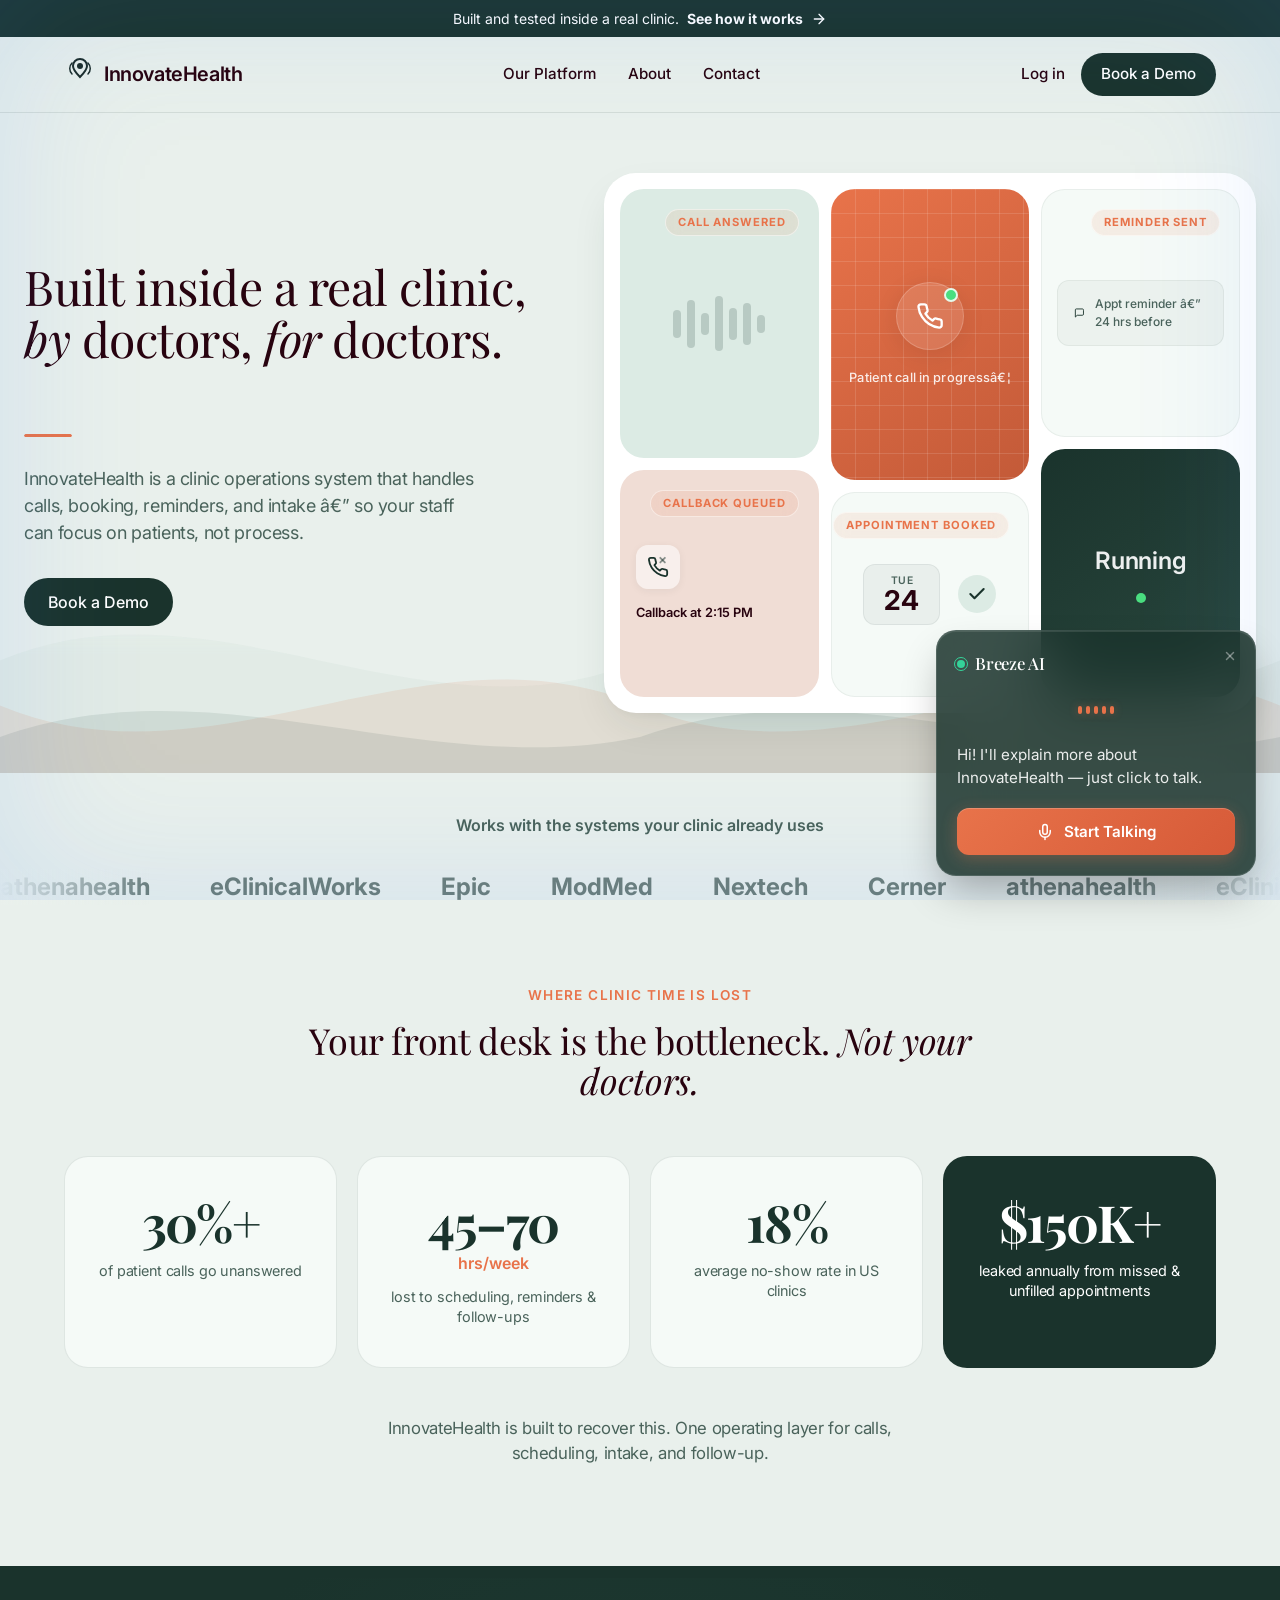
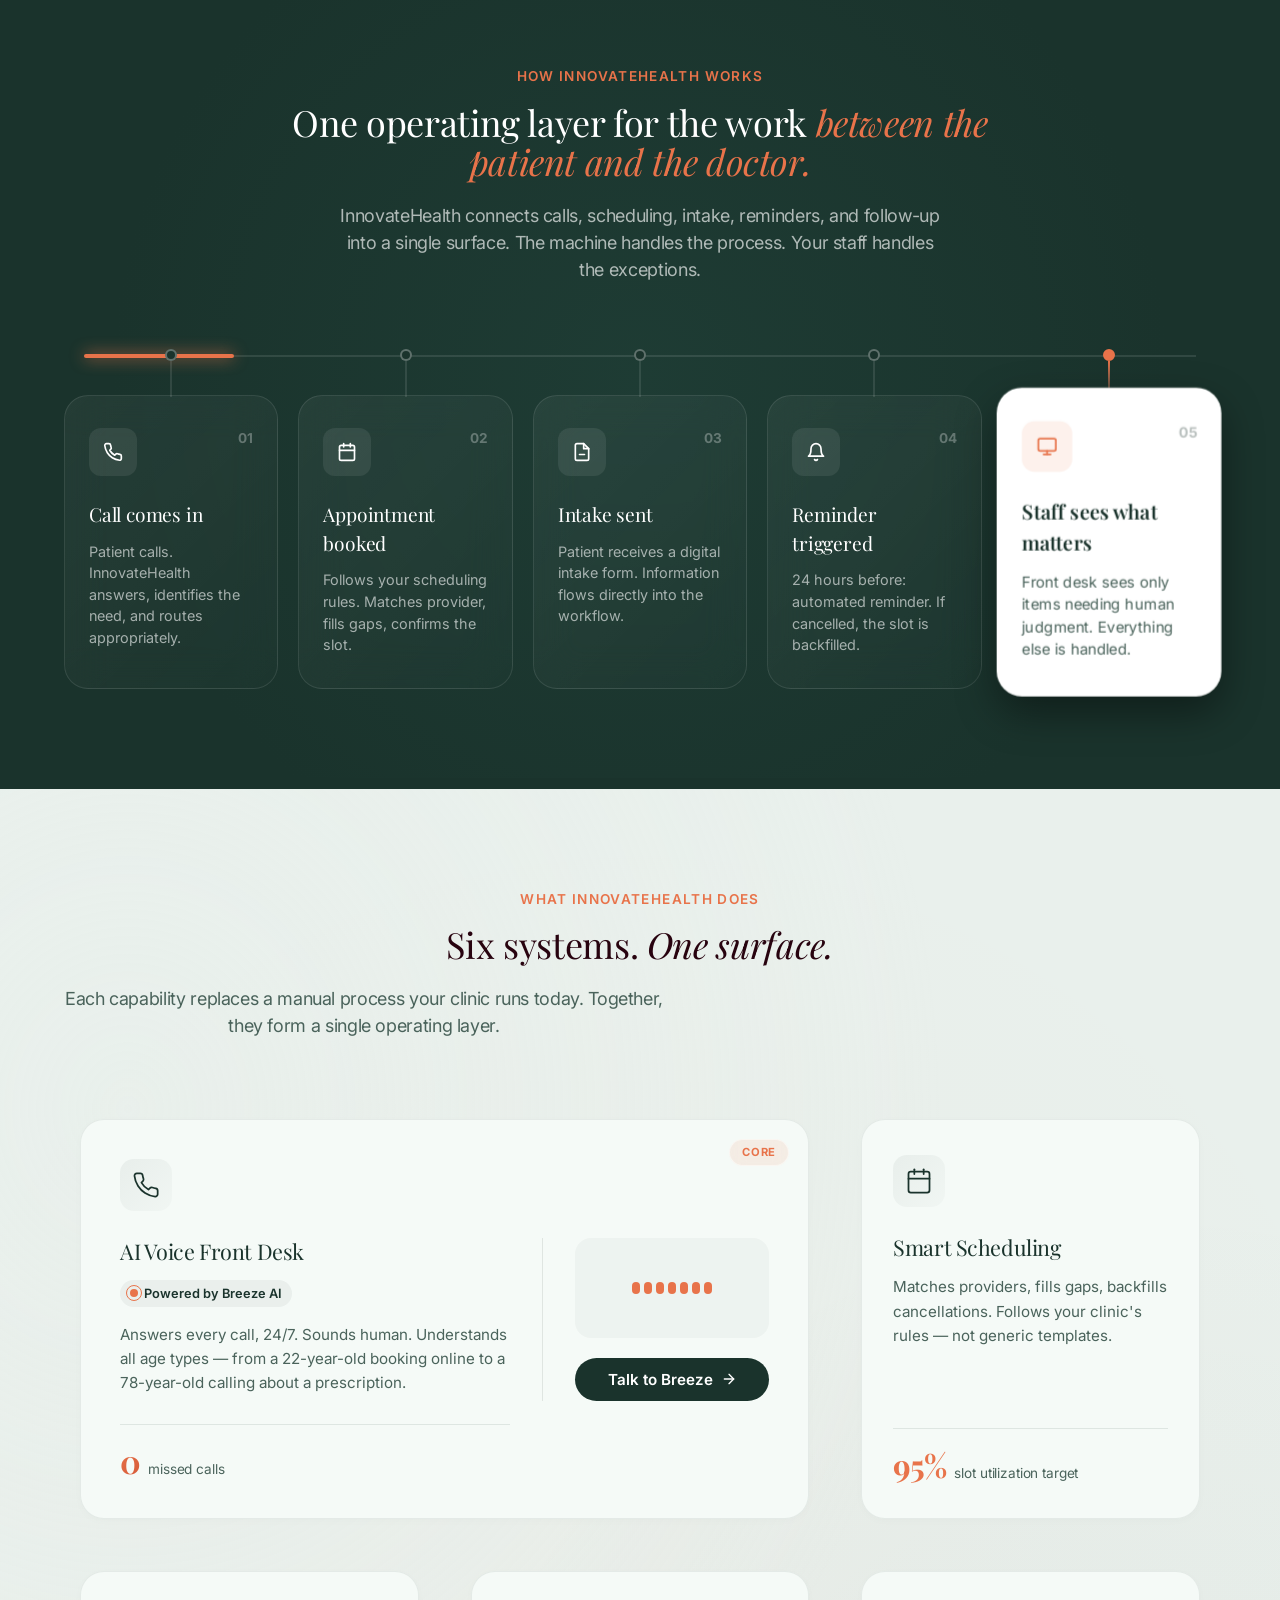
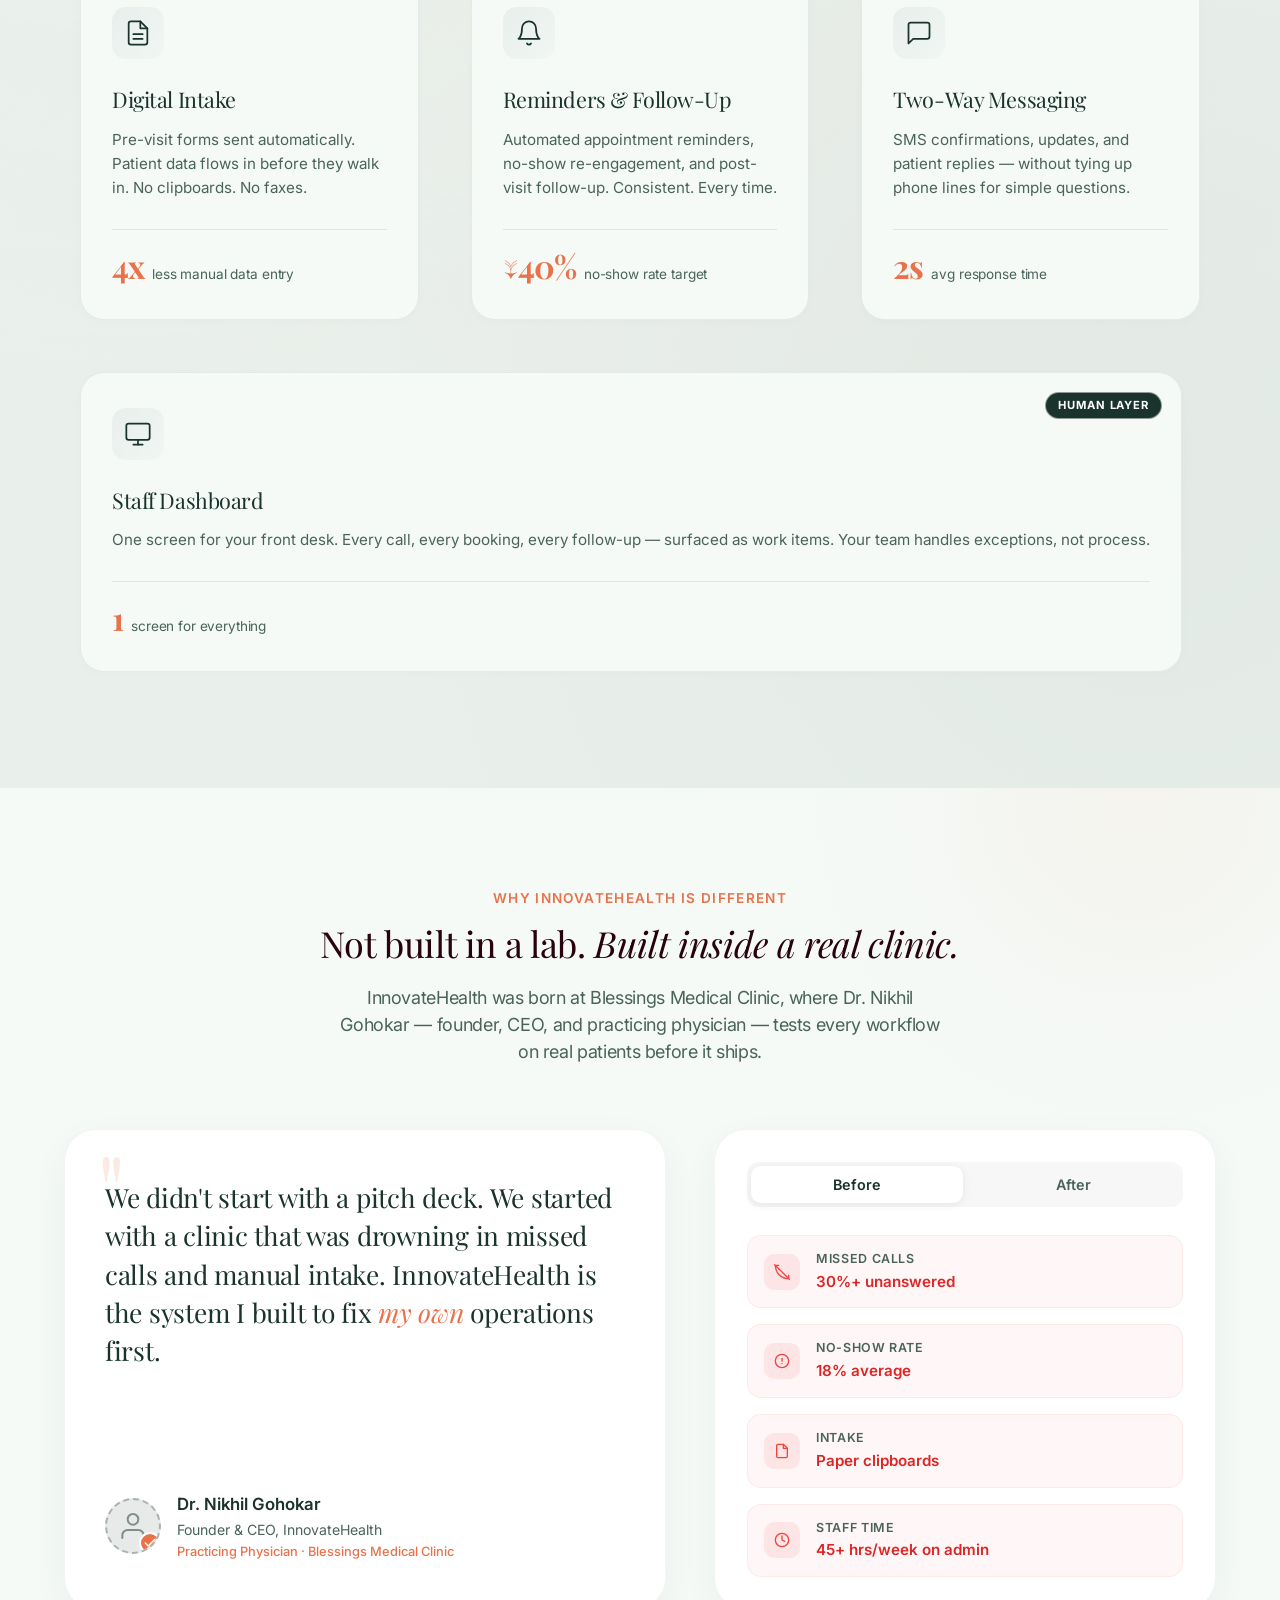
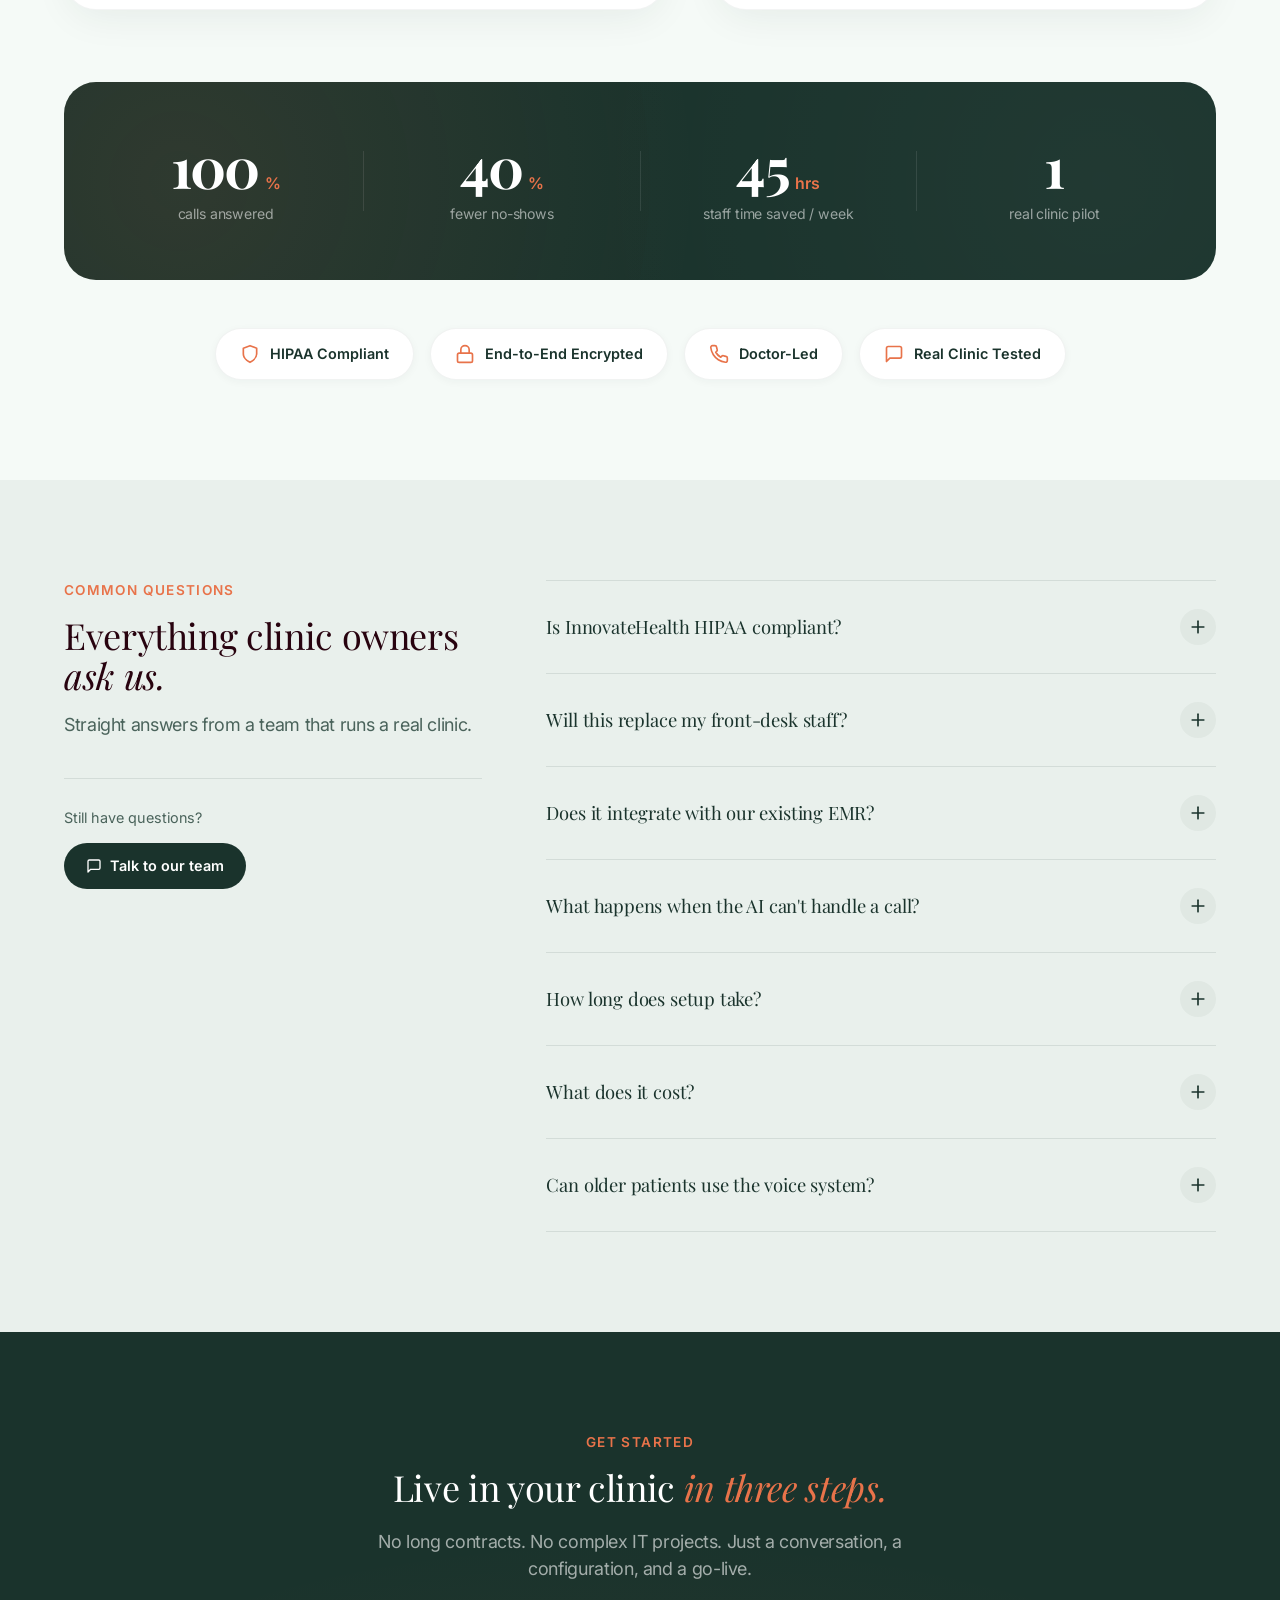
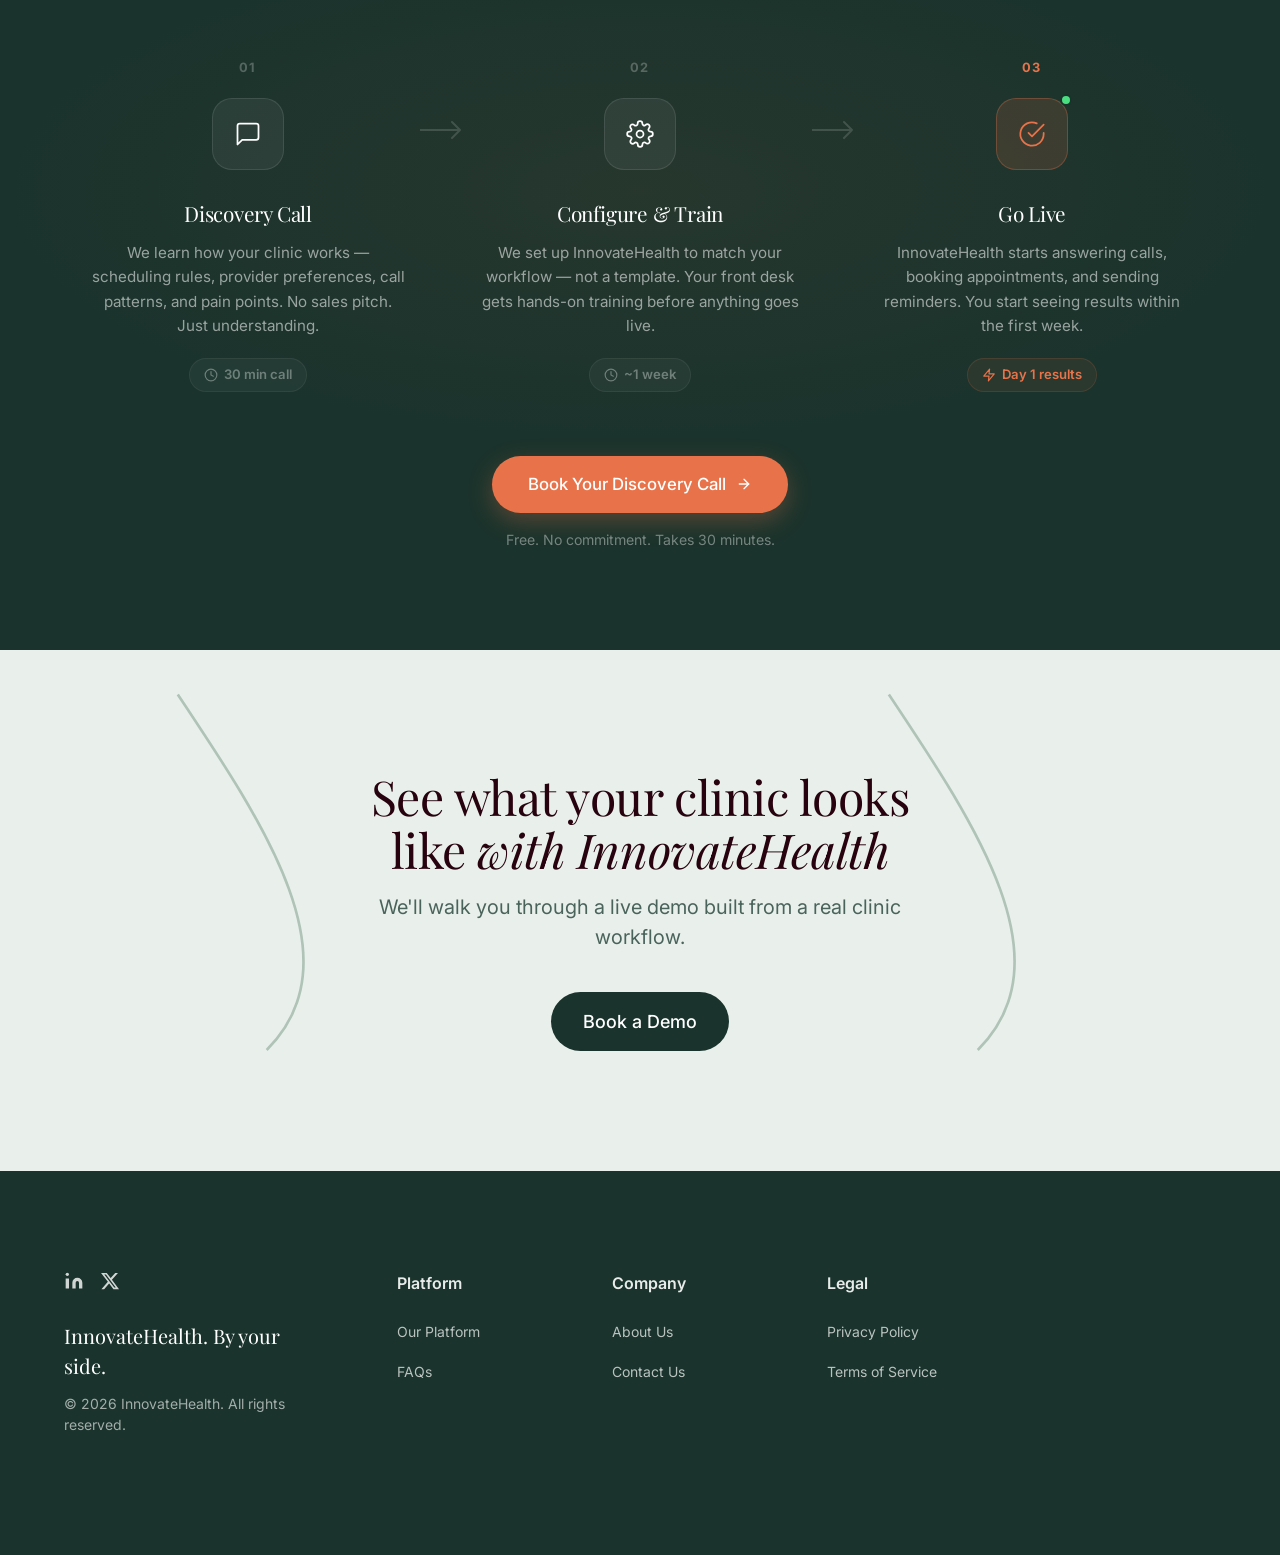
==== commit 4568dcb1: "Update website with new pages, layout changes, and legal pages" ====
--- a/index.html
+++ b/index.html
@@ -8,7 +8,7 @@
   <link rel="preconnect" href="https://fonts.googleapis.com">
   <link rel="preconnect" href="https://fonts.gstatic.com" crossorigin>
   <link href="https://fonts.googleapis.com/css2?family=Inter:wght@400;500;600;700;800;900&display=swap" rel="stylesheet">
-  <link rel="stylesheet" href="styles.css?v=12">
+  <link rel="stylesheet" href="styles.css?v=15">
 </head>
 <body>
   <!-- Edge Glow Vignette (Parakeet-style) -->
@@ -38,15 +38,31 @@
       </a>
 
       <div class="nav-links">
-        <a href="#" class="nav-link">How It Works</a>
-        <a href="#" class="nav-link">For Clinics</a>
-        <a href="#" class="nav-link">About</a>
-        <a href="#" class="nav-link">Talk to Us</a>
+        <a href="platform.html" class="nav-link">Our Platform</a>
+        <a href="about.html" class="nav-link">About</a>
+        <a href="contact.html" class="nav-link">Contact</a>
       </div>
 
       <div class="nav-actions">
         <a href="#" class="btn-login">Log in</a>
-        <a href="#" class="btn-cta-nav" id="nav-cta">Book a Demo</a>
+        <a href="contact.html" class="btn-cta-nav" id="nav-cta">Book a Demo</a>
+        <button class="mobile-menu-btn" id="mobile-menu-btn" aria-label="Toggle menu" aria-expanded="false">
+          <svg width="24" height="24" viewBox="0 0 24 24" fill="none" stroke="currentColor" stroke-width="2" stroke-linecap="round" stroke-linejoin="round" class="icon-menu"><line x1="3" y1="12" x2="21" y2="12"></line><line x1="3" y1="6" x2="21" y2="6"></line><line x1="3" y1="18" x2="21" y2="18"></line></svg>
+          <svg width="24" height="24" viewBox="0 0 24 24" fill="none" stroke="currentColor" stroke-width="2" stroke-linecap="round" stroke-linejoin="round" class="icon-close" style="display: none;"><line x1="18" y1="6" x2="6" y2="18"></line><line x1="6" y1="6" x2="18" y2="18"></line></svg>
+        </button>
+      </div>
+    </div>
+
+    <!-- Mobile Menu Drawer -->
+    <div class="mobile-menu-drawer" id="mobile-menu-drawer">
+      <div class="mobile-nav-links">
+        <a href="platform.html" class="mobile-nav-link">Our Platform</a>
+        <a href="about.html" class="mobile-nav-link">About</a>
+        <a href="contact.html" class="mobile-nav-link">Contact</a>
+      </div>
+      <div class="mobile-nav-footer">
+        <a href="#" class="btn-login mobile-login">Log in</a>
+        <a href="contact.html" class="btn-cta-nav mobile-cta">Book a Demo</a>
       </div>
     </div>
   </nav>
@@ -468,6 +484,393 @@
       </div>
     </section>
 
+    <!-- Section 5: Built Inside a Real Clinic -->
+    <section class="clinic-proof-section" id="clinic-proof">
+      <div class="clinic-proof-bg" aria-hidden="true"></div>
+      <div class="container relative z-10">
+        <div class="clinic-proof-header animate-on-scroll">
+          <p class="section-eyebrow">Why InnovateHealth is different</p>
+          <h2 class="section-headline">Not built in a lab. <span class="accent-text">Built inside a real clinic.</span></h2>
+          <p class="section-desc">InnovateHealth was born at Blessings Medical Clinic, where Dr. Nikhil Gohokar — founder, CEO, and practicing physician — tests every workflow on real patients before it ships.</p>
+        </div>
+
+        <!-- Founder Quote Card -->
+        <div class="founder-block animate-on-scroll delay-100">
+          <div class="founder-quote-area">
+            <div class="quote-mark" aria-hidden="true">"</div>
+            <blockquote class="founder-quote">
+              We didn't start with a pitch deck. We started with a clinic that was drowning in missed calls and manual intake. InnovateHealth is the system I built to fix <em>my own</em> operations first.
+            </blockquote>
+            <div class="founder-info">
+              <div class="founder-avatar" style="background: rgba(26, 51, 44, 0.1); border: 2px dashed rgba(26, 51, 44, 0.3); display: flex; align-items: center; justify-content: center; overflow: hidden;" title="Placeholder for Dr. Nikhil Gohokar's Photo">
+                <svg width="32" height="32" viewBox="0 0 24 24" fill="none" stroke="var(--pk-dark-green)" stroke-width="1.5" stroke-linecap="round" stroke-linejoin="round" style="opacity: 0.5;"><path d="M20 21v-2a4 4 0 0 0-4-4H8a4 4 0 0 0-4 4v2"></path><circle cx="12" cy="7" r="4"></circle></svg>
+                <span class="founder-verified">
+                  <svg width="14" height="14" viewBox="0 0 24 24" fill="none" stroke="currentColor" stroke-width="2.5" stroke-linecap="round" stroke-linejoin="round"><polyline points="20 6 9 17 4 12"></polyline></svg>
+                </span>
+              </div>
+              <div class="founder-details">
+                <strong>Dr. Nikhil Gohokar</strong>
+                <span>Founder & CEO, InnovateHealth</span>
+                <span class="founder-role-sub">Practicing Physician · Blessings Medical Clinic</span>
+              </div>
+            </div>
+          </div>
+
+          <div class="founder-visual-area">
+            <!-- Before/After Clinic Card -->
+            <div class="clinic-ba-card">
+              <div class="ba-tab-row">
+                <button class="ba-tab active" data-ba="before" id="ba-before-tab">Before</button>
+                <button class="ba-tab" data-ba="after" id="ba-after-tab">After</button>
+              </div>
+              <div class="ba-content" id="ba-content-before">
+                <div class="ba-item ba-pain">
+                  <div class="ba-icon-circle ba-red">
+                    <svg width="16" height="16" viewBox="0 0 24 24" fill="none" stroke="currentColor" stroke-width="2" stroke-linecap="round" stroke-linejoin="round"><path d="M22 16.92v3a2 2 0 0 1-2.18 2 19.79 19.79 0 0 1-8.63-3.07 19.5 19.5 0 0 1-6-6 19.79 19.79 0 0 1-3.07-8.67A2 2 0 0 1 4.11 2h3"></path><line x1="1" y1="1" x2="23" y2="23"></line></svg>
+                  </div>
+                  <div class="ba-text">
+                    <span class="ba-label">Missed Calls</span>
+                    <span class="ba-value ba-value-red">30%+ unanswered</span>
+                  </div>
+                </div>
+                <div class="ba-item ba-pain">
+                  <div class="ba-icon-circle ba-red">
+                    <svg width="16" height="16" viewBox="0 0 24 24" fill="none" stroke="currentColor" stroke-width="2" stroke-linecap="round" stroke-linejoin="round"><circle cx="12" cy="12" r="10"></circle><line x1="12" y1="8" x2="12" y2="12"></line><line x1="12" y1="16" x2="12.01" y2="16"></line></svg>
+                  </div>
+                  <div class="ba-text">
+                    <span class="ba-label">No-Show Rate</span>
+                    <span class="ba-value ba-value-red">18% average</span>
+                  </div>
+                </div>
+                <div class="ba-item ba-pain">
+                  <div class="ba-icon-circle ba-red">
+                    <svg width="16" height="16" viewBox="0 0 24 24" fill="none" stroke="currentColor" stroke-width="2" stroke-linecap="round" stroke-linejoin="round"><path d="M14 2H6a2 2 0 0 0-2 2v16a2 2 0 0 0 2 2h12a2 2 0 0 0 2-2V8z"></path><polyline points="14 2 14 8 20 8"></polyline></svg>
+                  </div>
+                  <div class="ba-text">
+                    <span class="ba-label">Intake</span>
+                    <span class="ba-value ba-value-red">Paper clipboards</span>
+                  </div>
+                </div>
+                <div class="ba-item ba-pain">
+                  <div class="ba-icon-circle ba-red">
+                    <svg width="16" height="16" viewBox="0 0 24 24" fill="none" stroke="currentColor" stroke-width="2" stroke-linecap="round" stroke-linejoin="round"><circle cx="12" cy="12" r="10"></circle><polyline points="12 6 12 12 16 14"></polyline></svg>
+                  </div>
+                  <div class="ba-text">
+                    <span class="ba-label">Staff Time</span>
+                    <span class="ba-value ba-value-red">45+ hrs/week on admin</span>
+                  </div>
+                </div>
+              </div>
+              <div class="ba-content ba-hidden" id="ba-content-after">
+                <div class="ba-item ba-win">
+                  <div class="ba-icon-circle ba-green">
+                    <svg width="16" height="16" viewBox="0 0 24 24" fill="none" stroke="currentColor" stroke-width="2" stroke-linecap="round" stroke-linejoin="round"><path d="M22 16.92v3a2 2 0 0 1-2.18 2 19.79 19.79 0 0 1-8.63-3.07 19.5 19.5 0 0 1-6-6 19.79 19.79 0 0 1-3.07-8.67A2 2 0 0 1 4.11 2h3a2 2 0 0 1 2 1.72 12.84 12.84 0 0 0 .7 2.81 2 2 0 0 1-.45 2.11L8.09 9.91a16 16 0 0 0 6 6l1.27-1.27a2 2 0 0 1 2.11-.45 12.84 12.84 0 0 0 2.81.7A2 2 0 0 1 22 16.92z"></path></svg>
+                  </div>
+                  <div class="ba-text">
+                    <span class="ba-label">Missed Calls</span>
+                    <span class="ba-value ba-value-green">0 missed — every call answered</span>
+                  </div>
+                </div>
+                <div class="ba-item ba-win">
+                  <div class="ba-icon-circle ba-green">
+                    <svg width="16" height="16" viewBox="0 0 24 24" fill="none" stroke="currentColor" stroke-width="2" stroke-linecap="round" stroke-linejoin="round"><polyline points="20 6 9 17 4 12"></polyline></svg>
+                  </div>
+                  <div class="ba-text">
+                    <span class="ba-label">No-Show Rate</span>
+                    <span class="ba-value ba-value-green">↓40% reduction</span>
+                  </div>
+                </div>
+                <div class="ba-item ba-win">
+                  <div class="ba-icon-circle ba-green">
+                    <svg width="16" height="16" viewBox="0 0 24 24" fill="none" stroke="currentColor" stroke-width="2" stroke-linecap="round" stroke-linejoin="round"><rect x="2" y="3" width="20" height="14" rx="2" ry="2"></rect><line x1="8" y1="21" x2="16" y2="21"></line><line x1="12" y1="17" x2="12" y2="21"></line></svg>
+                  </div>
+                  <div class="ba-text">
+                    <span class="ba-label">Intake</span>
+                    <span class="ba-value ba-value-green">Digital — auto-flows in</span>
+                  </div>
+                </div>
+                <div class="ba-item ba-win">
+                  <div class="ba-icon-circle ba-green">
+                    <svg width="16" height="16" viewBox="0 0 24 24" fill="none" stroke="currentColor" stroke-width="2" stroke-linecap="round" stroke-linejoin="round"><path d="M18 8A6 6 0 0 0 6 8c0 7-3 9-3 9h18s-3-2-3-9"></path><path d="M13.73 21a2 2 0 0 1-3.46 0"></path></svg>
+                  </div>
+                  <div class="ba-text">
+                    <span class="ba-label">Staff Time</span>
+                    <span class="ba-value ba-value-green">Automated reminders & follow-up</span>
+                  </div>
+                </div>
+              </div>
+            </div>
+          </div>
+        </div>
+
+        <!-- Outcome Metrics Strip -->
+        <div class="outcome-strip animate-on-scroll delay-200">
+          <div class="outcome-item">
+            <div class="outcome-number" data-count="100">0</div>
+            <div class="outcome-unit">%</div>
+            <div class="outcome-label">calls answered</div>
+          </div>
+          <div class="outcome-divider"></div>
+          <div class="outcome-item">
+            <div class="outcome-number" data-count="40">0</div>
+            <div class="outcome-unit">%</div>
+            <div class="outcome-label">fewer no-shows</div>
+          </div>
+          <div class="outcome-divider"></div>
+          <div class="outcome-item">
+            <div class="outcome-number" data-count="45">0</div>
+            <div class="outcome-unit">hrs</div>
+            <div class="outcome-label">staff time saved / week</div>
+          </div>
+          <div class="outcome-divider"></div>
+          <div class="outcome-item">
+            <div class="outcome-number" data-count="1">0</div>
+            <div class="outcome-unit"></div>
+            <div class="outcome-label">real clinic pilot</div>
+          </div>
+        </div>
+
+        <!-- Trust Badges -->
+        <div class="trust-badges-row animate-on-scroll delay-300">
+          <div class="trust-badge-item">
+            <svg width="20" height="20" viewBox="0 0 24 24" fill="none" stroke="currentColor" stroke-width="2" stroke-linecap="round" stroke-linejoin="round"><path d="M12 22s8-4 8-10V5l-8-3-8 3v7c0 6 8 10 8 10z"></path></svg>
+            <span>HIPAA Compliant</span>
+          </div>
+          <div class="trust-badge-item">
+            <svg width="20" height="20" viewBox="0 0 24 24" fill="none" stroke="currentColor" stroke-width="2" stroke-linecap="round" stroke-linejoin="round"><rect x="3" y="11" width="18" height="11" rx="2" ry="2"></rect><path d="M7 11V7a5 5 0 0 1 10 0v4"></path></svg>
+            <span>End-to-End Encrypted</span>
+          </div>
+          <div class="trust-badge-item">
+            <svg width="20" height="20" viewBox="0 0 24 24" fill="none" stroke="currentColor" stroke-width="2" stroke-linecap="round" stroke-linejoin="round"><path d="M22 16.92v3a2 2 0 0 1-2.18 2 19.79 19.79 0 0 1-8.63-3.07 19.5 19.5 0 0 1-6-6 19.79 19.79 0 0 1-3.07-8.67A2 2 0 0 1 4.11 2h3a2 2 0 0 1 2 1.72 12.84 12.84 0 0 0 .7 2.81 2 2 0 0 1-.45 2.11L8.09 9.91a16 16 0 0 0 6 6l1.27-1.27a2 2 0 0 1 2.11-.45 12.84 12.84 0 0 0 2.81.7A2 2 0 0 1 22 16.92z"></path></svg>
+            <span>Doctor-Led</span>
+          </div>
+          <div class="trust-badge-item">
+            <svg width="20" height="20" viewBox="0 0 24 24" fill="none" stroke="currentColor" stroke-width="2" stroke-linecap="round" stroke-linejoin="round"><path d="M21 15a2 2 0 0 1-2 2H7l-4 4V5a2 2 0 0 1 2-2h14a2 2 0 0 1 2 2z"></path></svg>
+            <span>Real Clinic Tested</span>
+          </div>
+        </div>
+
+      </div>
+    </section>
+
+    <!-- Section 6: FAQ -->
+    <section class="faq-section" id="faq">
+      <div class="container">
+        <div class="faq-layout">
+          <div class="faq-header animate-on-scroll">
+            <p class="section-eyebrow">Common questions</p>
+            <h2 class="section-headline">Everything clinic owners <span class="accent-text">ask us.</span></h2>
+            <p class="section-desc">Straight answers from a team that runs a real clinic.</p>
+            <div class="faq-cta-aside">
+              <p class="faq-cta-text">Still have questions?</p>
+              <a href="#" class="btn-faq-contact">
+                <svg width="16" height="16" viewBox="0 0 24 24" fill="none" stroke="currentColor" stroke-width="2" stroke-linecap="round" stroke-linejoin="round"><path d="M21 15a2 2 0 0 1-2 2H7l-4 4V5a2 2 0 0 1 2-2h14a2 2 0 0 1 2 2z"></path></svg>
+                Talk to our team
+              </a>
+            </div>
+          </div>
+
+          <div class="faq-list animate-on-scroll delay-100">
+            <!-- FAQ 1 -->
+            <div class="faq-item" id="faq-item-1">
+              <button class="faq-question" aria-expanded="false" aria-controls="faq-answer-1">
+                <span class="faq-q-text">Is InnovateHealth HIPAA compliant?</span>
+                <span class="faq-icon" aria-hidden="true">
+                  <svg width="20" height="20" viewBox="0 0 24 24" fill="none" stroke="currentColor" stroke-width="2" stroke-linecap="round" stroke-linejoin="round"><line x1="12" y1="5" x2="12" y2="19"></line><line x1="5" y1="12" x2="19" y2="12"></line></svg>
+                </span>
+              </button>
+              <div class="faq-answer" id="faq-answer-1" role="region">
+                <div class="faq-answer-inner">
+                  <p>Yes. Patient data security isn't optional — it's foundational. InnovateHealth is built with HIPAA compliance at every layer: encrypted data in transit and at rest, role-based access controls, BAA-ready architecture, and audit logging. We treat compliance as infrastructure, not a checkbox.</p>
+                </div>
+              </div>
+            </div>
+
+            <!-- FAQ 2 -->
+            <div class="faq-item" id="faq-item-2">
+              <button class="faq-question" aria-expanded="false" aria-controls="faq-answer-2">
+                <span class="faq-q-text">Will this replace my front-desk staff?</span>
+                <span class="faq-icon" aria-hidden="true">
+                  <svg width="20" height="20" viewBox="0 0 24 24" fill="none" stroke="currentColor" stroke-width="2" stroke-linecap="round" stroke-linejoin="round"><line x1="12" y1="5" x2="12" y2="19"></line><line x1="5" y1="12" x2="19" y2="12"></line></svg>
+                </span>
+              </button>
+              <div class="faq-answer" id="faq-answer-2" role="region">
+                <div class="faq-answer-inner">
+                  <p>No — and that's by design. InnovateHealth handles the repetitive operational work: answering routine calls, sending reminders, managing intake forms, and backfilling cancelled slots. Your staff still handles exceptions, patient relationships, and anything requiring human judgment. The goal is to free them from process, not remove them from the clinic.</p>
+                </div>
+              </div>
+            </div>
+
+            <!-- FAQ 3 -->
+            <div class="faq-item" id="faq-item-3">
+              <button class="faq-question" aria-expanded="false" aria-controls="faq-answer-3">
+                <span class="faq-q-text">Does it integrate with our existing EMR?</span>
+                <span class="faq-icon" aria-hidden="true">
+                  <svg width="20" height="20" viewBox="0 0 24 24" fill="none" stroke="currentColor" stroke-width="2" stroke-linecap="round" stroke-linejoin="round"><line x1="12" y1="5" x2="12" y2="19"></line><line x1="5" y1="12" x2="19" y2="12"></line></svg>
+                </span>
+              </button>
+              <div class="faq-answer" id="faq-answer-3" role="region">
+                <div class="faq-answer-inner">
+                  <p>InnovateHealth is designed to work alongside your current systems — not replace them. We integrate with major EMR platforms including athenahealth, eClinicalWorks, Epic, ModMed, and others. Provider-required actions are handed off into your EMR rather than forcing doctors into a separate dashboard.</p>
+                </div>
+              </div>
+            </div>
+
+            <!-- FAQ 4 -->
+            <div class="faq-item" id="faq-item-4">
+              <button class="faq-question" aria-expanded="false" aria-controls="faq-answer-4">
+                <span class="faq-q-text">What happens when the AI can't handle a call?</span>
+                <span class="faq-icon" aria-hidden="true">
+                  <svg width="20" height="20" viewBox="0 0 24 24" fill="none" stroke="currentColor" stroke-width="2" stroke-linecap="round" stroke-linejoin="round"><line x1="12" y1="5" x2="12" y2="19"></line><line x1="5" y1="12" x2="19" y2="12"></line></svg>
+                </span>
+              </button>
+              <div class="faq-answer" id="faq-answer-4" role="region">
+                <div class="faq-answer-inner">
+                  <p>It escalates — immediately and gracefully. Any urgent, distressing, or clinically uncertain situation is routed to a human. InnovateHealth never diagnoses, prescribes, or makes independent clinical decisions. The AI handles the process; when judgment is needed, your team is brought in. That's a hard boundary, not a setting you can toggle off.</p>
+                </div>
+              </div>
+            </div>
+
+            <!-- FAQ 5 -->
+            <div class="faq-item" id="faq-item-5">
+              <button class="faq-question" aria-expanded="false" aria-controls="faq-answer-5">
+                <span class="faq-q-text">How long does setup take?</span>
+                <span class="faq-icon" aria-hidden="true">
+                  <svg width="20" height="20" viewBox="0 0 24 24" fill="none" stroke="currentColor" stroke-width="2" stroke-linecap="round" stroke-linejoin="round"><line x1="12" y1="5" x2="12" y2="19"></line><line x1="5" y1="12" x2="19" y2="12"></line></svg>
+                </span>
+              </button>
+              <div class="faq-answer" id="faq-answer-5" role="region">
+                <div class="faq-answer-inner">
+                  <p>Most clinics are live within two weeks. We start with a workflow discovery session to understand your scheduling rules, provider preferences, and operational patterns. From there, we configure the system to match how your clinic actually works — not a generic template. Onboarding includes hands-on training for your front-desk team.</p>
+                </div>
+              </div>
+            </div>
+
+            <!-- FAQ 6 -->
+            <div class="faq-item" id="faq-item-6">
+              <button class="faq-question" aria-expanded="false" aria-controls="faq-answer-6">
+                <span class="faq-q-text">What does it cost?</span>
+                <span class="faq-icon" aria-hidden="true">
+                  <svg width="20" height="20" viewBox="0 0 24 24" fill="none" stroke="currentColor" stroke-width="2" stroke-linecap="round" stroke-linejoin="round"><line x1="12" y1="5" x2="12" y2="19"></line><line x1="5" y1="12" x2="19" y2="12"></line></svg>
+                </span>
+              </button>
+              <div class="faq-answer" id="faq-answer-6" role="region">
+                <div class="faq-answer-inner">
+                  <p>Pricing is based on your clinic's size and call volume. We don't publish one-size-fits-all pricing because every clinic has different needs. What we can tell you: the ROI conversation is straightforward. If you're losing $150K+ per year to missed calls, no-shows, and unfilled slots, InnovateHealth pays for itself quickly. Book a demo and we'll walk through the numbers for your specific situation.</p>
+                </div>
+              </div>
+            </div>
+
+            <!-- FAQ 7 -->
+            <div class="faq-item" id="faq-item-7">
+              <button class="faq-question" aria-expanded="false" aria-controls="faq-answer-7">
+                <span class="faq-q-text">Can older patients use the voice system?</span>
+                <span class="faq-icon" aria-hidden="true">
+                  <svg width="20" height="20" viewBox="0 0 24 24" fill="none" stroke="currentColor" stroke-width="2" stroke-linecap="round" stroke-linejoin="round"><line x1="12" y1="5" x2="12" y2="19"></line><line x1="5" y1="12" x2="19" y2="12"></line></svg>
+                </span>
+              </button>
+              <div class="faq-answer" id="faq-answer-7" role="region">
+                <div class="faq-answer-inner">
+                  <p>Absolutely. Breeze AI — our voice front desk — is designed to understand all age types, from a 22-year-old booking online to a 78-year-old calling about a prescription. It sounds human, speaks naturally, and handles the patience and clarity that older patients need. We test this with real patients in a real clinic — not simulated scenarios.</p>
+                </div>
+              </div>
+            </div>
+          </div>
+        </div>
+      </div>
+    </section>
+
+    <!-- Section 7: Get Started -->
+    <section class="get-started-section" id="get-started">
+      <div class="get-started-bg-accent" aria-hidden="true"></div>
+      <div class="container relative z-10">
+        <div class="get-started-header animate-on-scroll">
+          <p class="section-eyebrow">Get started</p>
+          <h2 class="section-headline">Live in your clinic <span class="accent-text">in three steps.</span></h2>
+          <p class="section-desc">No long contracts. No complex IT projects. Just a conversation, a configuration, and a go-live.</p>
+        </div>
+
+        <div class="steps-row">
+          <!-- Step 1 -->
+          <div class="gs-step animate-on-scroll">
+            <div class="gs-step-number">
+              <span>01</span>
+            </div>
+            <div class="gs-step-visual">
+              <div class="gs-icon-wrap">
+                <svg width="28" height="28" viewBox="0 0 24 24" fill="none" stroke="currentColor" stroke-width="1.5" stroke-linecap="round" stroke-linejoin="round"><path d="M21 15a2 2 0 0 1-2 2H7l-4 4V5a2 2 0 0 1 2-2h14a2 2 0 0 1 2 2z"></path></svg>
+              </div>
+            </div>
+            <h3 class="gs-step-title">Discovery Call</h3>
+            <p class="gs-step-desc">We learn how your clinic works — scheduling rules, provider preferences, call patterns, and pain points. No sales pitch. Just understanding.</p>
+            <span class="gs-step-time">
+              <svg width="14" height="14" viewBox="0 0 24 24" fill="none" stroke="currentColor" stroke-width="2" stroke-linecap="round" stroke-linejoin="round"><circle cx="12" cy="12" r="10"></circle><polyline points="12 6 12 12 16 14"></polyline></svg>
+              30 min call
+            </span>
+          </div>
+
+          <!-- Connector -->
+          <div class="gs-connector animate-on-scroll delay-100" aria-hidden="true">
+            <svg width="48" height="24" viewBox="0 0 48 24" fill="none">
+              <path d="M0 12H40M40 12L32 4M40 12L32 20" stroke="currentColor" stroke-width="2" stroke-linecap="round" stroke-linejoin="round"/>
+            </svg>
+          </div>
+
+          <!-- Step 2 -->
+          <div class="gs-step animate-on-scroll delay-100">
+            <div class="gs-step-number">
+              <span>02</span>
+            </div>
+            <div class="gs-step-visual">
+              <div class="gs-icon-wrap gs-icon-config">
+                <svg width="28" height="28" viewBox="0 0 24 24" fill="none" stroke="currentColor" stroke-width="1.5" stroke-linecap="round" stroke-linejoin="round"><circle cx="12" cy="12" r="3"></circle><path d="M19.4 15a1.65 1.65 0 0 0 .33 1.82l.06.06a2 2 0 0 1 0 2.83 2 2 0 0 1-2.83 0l-.06-.06a1.65 1.65 0 0 0-1.82-.33 1.65 1.65 0 0 0-1 1.51V21a2 2 0 0 1-2 2 2 2 0 0 1-2-2v-.09A1.65 1.65 0 0 0 9 19.4a1.65 1.65 0 0 0-1.82.33l-.06.06a2 2 0 0 1-2.83 0 2 2 0 0 1 0-2.83l.06-.06A1.65 1.65 0 0 0 4.68 15a1.65 1.65 0 0 0-1.51-1H3a2 2 0 0 1-2-2 2 2 0 0 1 2-2h.09A1.65 1.65 0 0 0 4.6 9a1.65 1.65 0 0 0-.33-1.82l-.06-.06a2 2 0 0 1 0-2.83 2 2 0 0 1 2.83 0l.06.06A1.65 1.65 0 0 0 9 4.68a1.65 1.65 0 0 0 1-1.51V3a2 2 0 0 1 2-2 2 2 0 0 1 2 2v.09a1.65 1.65 0 0 0 1 1.51 1.65 1.65 0 0 0 1.82-.33l.06-.06a2 2 0 0 1 2.83 0 2 2 0 0 1 0 2.83l-.06.06a1.65 1.65 0 0 0-.33 1.82V9a1.65 1.65 0 0 0 1.51 1H21a2 2 0 0 1 2 2 2 2 0 0 1-2 2h-.09a1.65 1.65 0 0 0-1.51 1z"></path></svg>
+              </div>
+            </div>
+            <h3 class="gs-step-title">Configure & Train</h3>
+            <p class="gs-step-desc">We set up InnovateHealth to match your workflow — not a template. Your front desk gets hands-on training before anything goes live.</p>
+            <span class="gs-step-time">
+              <svg width="14" height="14" viewBox="0 0 24 24" fill="none" stroke="currentColor" stroke-width="2" stroke-linecap="round" stroke-linejoin="round"><circle cx="12" cy="12" r="10"></circle><polyline points="12 6 12 12 16 14"></polyline></svg>
+              ~1 week
+            </span>
+          </div>
+
+          <!-- Connector -->
+          <div class="gs-connector animate-on-scroll delay-200" aria-hidden="true">
+            <svg width="48" height="24" viewBox="0 0 48 24" fill="none">
+              <path d="M0 12H40M40 12L32 4M40 12L32 20" stroke="currentColor" stroke-width="2" stroke-linecap="round" stroke-linejoin="round"/>
+            </svg>
+          </div>
+
+          <!-- Step 3 -->
+          <div class="gs-step gs-step-final animate-on-scroll delay-200">
+            <div class="gs-step-number gs-step-number-accent">
+              <span>03</span>
+            </div>
+            <div class="gs-step-visual">
+              <div class="gs-icon-wrap gs-icon-live">
+                <svg width="28" height="28" viewBox="0 0 24 24" fill="none" stroke="currentColor" stroke-width="1.5" stroke-linecap="round" stroke-linejoin="round"><path d="M22 11.08V12a10 10 0 1 1-5.93-9.14"></path><polyline points="22 4 12 14.01 9 11.01"></polyline></svg>
+              </div>
+              <span class="gs-live-pulse"></span>
+            </div>
+            <h3 class="gs-step-title">Go Live</h3>
+            <p class="gs-step-desc">InnovateHealth starts answering calls, booking appointments, and sending reminders. You start seeing results within the first week.</p>
+            <span class="gs-step-time gs-step-time-accent">
+              <svg width="14" height="14" viewBox="0 0 24 24" fill="none" stroke="currentColor" stroke-width="2" stroke-linecap="round" stroke-linejoin="round"><path d="M13 2L3 14h9l-1 8 10-12h-9l1-8z"></path></svg>
+              Day 1 results
+            </span>
+          </div>
+        </div>
+
+        <div class="gs-bottom-cta animate-on-scroll delay-300">
+          <a href="#" class="btn-primary gs-cta-btn" id="gs-cta-btn">
+            Book Your Discovery Call
+            <svg width="16" height="16" viewBox="0 0 24 24" fill="none" stroke="currentColor" stroke-width="2" stroke-linecap="round" stroke-linejoin="round"><path d="M5 12h14"></path><path d="m12 5 7 7-7 7"></path></svg>
+          </a>
+          <p class="gs-cta-note">Free. No commitment. Takes 30 minutes.</p>
+        </div>
+      </div>
+    </section>
+
     <!-- CTA Section -->
     <section class="cta-section" id="cta">
       <div class="cta-bg-waves" aria-hidden="true">
@@ -490,94 +893,33 @@
       <div class="footer-top">
         <div class="footer-brand">
           <div class="footer-social">
-            <a href="#" aria-label="Facebook"><svg width="20" height="20" viewBox="0 0 24 24" fill="currentColor"><path d="M18 2h-3a5 5 0 0 0-5 5v3H7v4h3v8h4v-8h3l1-4h-4V7a1 1 0 0 1 1-1h3z"/></svg></a>
-            <a href="#" aria-label="Instagram"><svg width="20" height="20" viewBox="0 0 24 24" fill="none" stroke="currentColor" stroke-width="2"><rect x="2" y="2" width="20" height="20" rx="5"/><circle cx="12" cy="12" r="5"/></svg></a>
             <a href="#" aria-label="LinkedIn"><svg width="20" height="20" viewBox="0 0 24 24" fill="currentColor"><path d="M16 8a6 6 0 0 1 6 6v7h-4v-7a2 2 0 0 0-4 0v7h-4v-7a6 6 0 0 1 6-6z"/><rect x="2" y="9" width="4" height="12"/><circle cx="4" cy="4" r="2"/></svg></a>
             <a href="#" aria-label="X"><svg width="20" height="20" viewBox="0 0 24 24" fill="currentColor"><path d="M18.244 2.25h3.308l-7.227 8.26 8.502 11.24H16.17l-5.214-6.817L4.99 21.75H1.68l7.73-8.835L1.254 2.25H8.08l4.713 6.231zm-1.161 17.52h1.833L7.084 4.126H5.117z"/></svg></a>
-            <a href="#" aria-label="YouTube"><svg width="20" height="20" viewBox="0 0 24 24" fill="currentColor"><path d="M22.54 6.42a2.78 2.78 0 0 0-1.94-2C18.88 4 12 4 12 4s-6.88 0-8.6.46a2.78 2.78 0 0 0-1.94 2A29 29 0 0 0 1 11.75a29 29 0 0 0 .46 5.33A2.78 2.78 0 0 0 3.4 19.08c1.72.46 8.6.46 8.6.46s6.88 0 8.6-.46a2.78 2.78 0 0 0 1.94-2 29 29 0 0 0 .46-5.25 29 29 0 0 0-.46-5.41z"/><polygon points="9.75 15.02 15.5 11.75 9.75 8.48" fill="white"/></svg></a>
           </div>
           <p class="footer-tagline">InnovateHealth. By your side.</p>
-          <p class="footer-copyright">Â© 2026 InnovateHealth. All rights reserved.</p>
+          <p class="footer-copyright">© 2026 InnovateHealth. All rights reserved.</p>
         </div>
 
         <div class="footer-columns">
           <div class="footer-col">
-            <h4>Specialties</h4>
+            <h4>Platform</h4>
             <ul>
-              <li><a href="#">Family Medicine</a></li>
-              <li><a href="#">Specialists</a></li>
-              <li><a href="#">Nurses</a></li>
-              <li><a href="#">Mental Health</a></li>
-              <li><a href="#">Allied Health</a></li>
-              <li><a href="#">Dentists</a></li>
-              <li><a href="#">Veterinarians</a></li>
-              <li><a href="#">Trainees</a></li>
+              <li><a href="platform.html">Our Platform</a></li>
+              <li><a href="#faq">FAQs</a></li>
             </ul>
           </div>
           <div class="footer-col">
-            <h4>Compliance</h4>
+            <h4>Company</h4>
             <ul>
-              <li><a href="#">Safety</a></li>
-              <li><a href="#">Trust Center</a></li>
-              <li><a href="#">AU/NZ</a></li>
-              <li><a href="#">Canada</a></li>
-              <li><a href="#">UK</a></li>
-              <li><a href="#">GDPR</a></li>
-              <li><a href="#">HIPAA</a></li>
-            </ul>
-          </div>
-          <div class="footer-col">
-            <h4>Product</h4>
-            <ul>
-              <li><a href="#">Pricing</a></li>
-              <li><a href="#">Changelog</a></li>
-              <li><a href="#">Downloads</a></li>
-              <li><a href="#">InnovateHealth Guides</a></li>
-              <li><a href="#">Help Centre</a></li>
-              <li><a href="#">System Status</a></li>
-              <li><a href="#">System Requirements</a></li>
-            </ul>
-          </div>
-          <div class="footer-col">
-            <h4>About Us</h4>
-            <ul>
-              <li><a href="#">Contact Us</a></li>
-              <li><a href="#">Company</a></li>
-              <li><a href="#">Customer Stories</a></li>
-              <li><a href="#">Media</a></li>
-              <li><a href="#">Open Roles <span class="pill-badge">10+</span></a></li>
-              <li><a href="#">People</a></li>
-              <li><a href="#">Partnerships</a></li>
-            </ul>
-          </div>
-        </div>
-      </div>
-
-      <div class="footer-divider"></div>
-
-      <div class="footer-bottom">
-        <div class="footer-bottom-brand">
-          <span class="footer-logo-text">âŠ› InnovateHealth</span>
-        </div>
-        <div class="footer-bottom-cols">
-          <div class="footer-col">
-            <h4>Resources</h4>
-            <ul>
-              <li><a href="#">Blog</a></li>
-              <li><a href="#">ROI Calculator</a></li>
-              <li><a href="#">Resource Centre</a></li>
-              <li><a href="#">Template Community</a></li>
-              <li><a href="#">FAQs</a></li>
+              <li><a href="about.html">About Us</a></li>
+              <li><a href="contact.html">Contact Us</a></li>
             </ul>
           </div>
           <div class="footer-col">
             <h4>Legal</h4>
             <ul>
-              <li><a href="#">Privacy Policy</a></li>
-              <li><a href="#">Terms of Service</a></li>
-              <li><a href="#">Usage Policy</a></li>
-              <li><a href="#">UKGDPR Policy</a></li>
-              <li><a href="#">Accessibility</a></li>
+              <li><a href="privacy.html">Privacy Policy</a></li>
+              <li><a href="terms.html">Terms of Service</a></li>
             </ul>
           </div>
         </div>
@@ -650,6 +992,6 @@
     </div>
   </div>
 
-  <script src="script.js?v=12"></script>
+  <script src="script.js?v=15"></script>
 </body>
 </html>
--- a/styles.css
+++ b/styles.css
@@ -283,6 +283,84 @@
   background-color: var(--pk-dark-green-hover);
 }
 
+/* Mobile Menu */
+.mobile-menu-btn {
+  display: flex;
+  align-items: center;
+  justify-content: center;
+  background: none;
+  border: none;
+  color: var(--pk-text-main);
+  cursor: pointer;
+  padding: 8px;
+  z-index: 50;
+}
+
+@media (min-width: 992px) {
+  .mobile-menu-btn {
+    display: none;
+  }
+}
+
+.mobile-menu-drawer {
+  position: fixed;
+  top: 0;
+  left: 0;
+  width: 100%;
+  height: 100vh;
+  background-color: var(--pk-bg-surface);
+  z-index: 45;
+  display: flex;
+  flex-direction: column;
+  padding: 100px 24px 40px;
+  transform: translateX(100%);
+  transition: transform 0.4s cubic-bezier(0.16, 1, 0.3, 1);
+  overflow-y: auto;
+}
+
+.mobile-menu-drawer.open {
+  transform: translateX(0);
+}
+
+.mobile-nav-links {
+  display: flex;
+  flex-direction: column;
+  gap: 24px;
+  margin-bottom: 40px;
+}
+
+.mobile-nav-link {
+  font-size: 1.5rem;
+  font-weight: 500;
+  color: var(--pk-text-main);
+}
+
+.mobile-nav-footer {
+  margin-top: auto;
+  display: flex;
+  flex-direction: column;
+  gap: 16px;
+}
+
+.mobile-login {
+  display: block;
+  text-align: center;
+  padding: 14px;
+  border: 1px solid var(--pk-divider);
+  border-radius: var(--radius-pill);
+  font-weight: 500;
+}
+
+.mobile-cta {
+  display: block;
+  text-align: center;
+  padding: 14px;
+  background-color: var(--pk-dark-green);
+  color: var(--pk-white);
+  border-radius: var(--radius-pill);
+  font-weight: 500;
+}
+
 /* Hero Section */
 .hero {
   padding: 60px 24px 60px;
@@ -1145,6 +1223,386 @@
   width: 100%; height: 100%; display: flex; align-items: center; justify-content: center;
 }
 
+/* ===== Section 7: Get Started ===== */
+.get-started-section {
+  padding: var(--section-padding) 0;
+  background-color: var(--pk-dark-green);
+  color: var(--pk-white);
+  position: relative;
+  overflow: hidden;
+}
+
+.get-started-bg-accent {
+  position: absolute;
+  top: 50%;
+  left: 50%;
+  transform: translate(-50%, -50%);
+  width: 120%;
+  height: 600px;
+  background: radial-gradient(ellipse at center, rgba(232, 115, 74, 0.06) 0%, transparent 60%);
+  pointer-events: none;
+  z-index: 0;
+}
+
+.get-started-header {
+  text-align: center;
+  margin-bottom: 72px;
+}
+
+.get-started-header .section-headline {
+  color: var(--pk-white);
+  max-width: 600px;
+  margin: 0 auto 20px;
+}
+
+.get-started-header .section-headline .accent-text {
+  color: var(--pk-accent-coral);
+}
+
+.get-started-header .section-desc {
+  color: rgba(255, 255, 255, 0.6);
+  margin: 0 auto;
+}
+
+/* Steps Row */
+.steps-row {
+  display: flex;
+  flex-direction: column;
+  gap: 32px;
+  align-items: center;
+  margin-bottom: 64px;
+}
+
+@media (min-width: 992px) {
+  .steps-row {
+    flex-direction: row;
+    align-items: flex-start;
+    gap: 0;
+    justify-content: center;
+  }
+}
+
+/* Individual Step */
+.gs-step {
+  text-align: center;
+  max-width: 320px;
+  flex: 1;
+  position: relative;
+}
+
+.gs-step-number {
+  margin-bottom: 20px;
+}
+
+.gs-step-number span {
+  font-family: var(--font-sans);
+  font-size: 0.8rem;
+  font-weight: 700;
+  color: rgba(255, 255, 255, 0.25);
+  letter-spacing: 0.08em;
+}
+
+.gs-step-number-accent span {
+  color: var(--pk-accent-coral);
+}
+
+.gs-step-visual {
+  position: relative;
+  display: flex;
+  align-items: center;
+  justify-content: center;
+  margin-bottom: 28px;
+}
+
+.gs-icon-wrap {
+  width: 72px;
+  height: 72px;
+  border-radius: 20px;
+  background: rgba(255, 255, 255, 0.06);
+  border: 1px solid rgba(255, 255, 255, 0.1);
+  display: flex;
+  align-items: center;
+  justify-content: center;
+  color: var(--pk-white);
+  transition: all 0.35s cubic-bezier(0.16, 1, 0.3, 1);
+}
+
+.gs-step:hover .gs-icon-wrap {
+  background: rgba(255, 255, 255, 0.1);
+  border-color: rgba(255, 255, 255, 0.2);
+  transform: translateY(-4px);
+  box-shadow: 0 12px 32px rgba(0, 0, 0, 0.3);
+}
+
+.gs-icon-live {
+  background: rgba(232, 115, 74, 0.15) !important;
+  border-color: rgba(232, 115, 74, 0.3) !important;
+  color: var(--pk-accent-coral) !important;
+}
+
+.gs-step:hover .gs-icon-live {
+  background: rgba(232, 115, 74, 0.25) !important;
+  box-shadow: 0 12px 32px rgba(232, 115, 74, 0.15);
+}
+
+.gs-live-pulse {
+  position: absolute;
+  top: -4px;
+  right: calc(50% - 40px);
+  width: 12px;
+  height: 12px;
+  border-radius: 50%;
+  background: #4ADE80;
+  border: 2px solid var(--pk-dark-green);
+  animation: gsLivePulse 2s ease-in-out infinite;
+}
+
+@keyframes gsLivePulse {
+  0%, 100% { opacity: 0.5; box-shadow: 0 0 0 0 rgba(74, 222, 128, 0); }
+  50% { opacity: 1; box-shadow: 0 0 12px 4px rgba(74, 222, 128, 0.3); }
+}
+
+.gs-step-title {
+  font-family: var(--font-serif);
+  font-size: 1.3rem;
+  font-weight: 400;
+  color: var(--pk-white);
+  margin-bottom: 12px;
+  letter-spacing: -0.01em;
+}
+
+.gs-step-desc {
+  font-size: 0.95rem;
+  color: rgba(255, 255, 255, 0.55);
+  line-height: 1.6;
+  margin-bottom: 20px;
+}
+
+.gs-step-time {
+  display: inline-flex;
+  align-items: center;
+  gap: 6px;
+  font-size: 0.82rem;
+  font-weight: 600;
+  color: rgba(255, 255, 255, 0.35);
+  background: rgba(255, 255, 255, 0.04);
+  padding: 6px 14px;
+  border-radius: 20px;
+  border: 1px solid rgba(255, 255, 255, 0.06);
+}
+
+.gs-step-time-accent {
+  color: var(--pk-accent-coral);
+  background: rgba(232, 115, 74, 0.08);
+  border-color: rgba(232, 115, 74, 0.15);
+}
+
+/* Connectors */
+.gs-connector {
+  display: none;
+  color: rgba(255, 255, 255, 0.15);
+  flex-shrink: 0;
+  padding: 0 12px;
+  margin-top: 64px;
+}
+
+@media (min-width: 992px) {
+  .gs-connector {
+    display: flex;
+    align-items: center;
+  }
+}
+
+/* Bottom CTA */
+.gs-bottom-cta {
+  text-align: center;
+}
+
+.gs-cta-btn {
+  padding: 16px 36px;
+  font-size: 1.05rem;
+  background: var(--pk-accent-coral);
+  gap: 10px;
+  box-shadow: 0 8px 24px rgba(232, 115, 74, 0.3);
+  transition: all 0.3s ease;
+}
+
+.gs-cta-btn:hover {
+  background: #d65a38;
+  transform: translateY(-3px);
+  box-shadow: 0 12px 32px rgba(232, 115, 74, 0.4);
+}
+
+.gs-cta-note {
+  margin-top: 16px;
+  font-size: 0.88rem;
+  color: rgba(255, 255, 255, 0.4);
+}
+
+/* ===== Section 6: FAQ ===== */
+.faq-section {
+  padding: var(--section-padding) 0;
+  background-color: var(--pk-bg-light);
+}
+
+.faq-layout {
+  display: grid;
+  grid-template-columns: 1fr;
+  gap: 48px;
+}
+
+@media (min-width: 992px) {
+  .faq-layout {
+    grid-template-columns: 1fr 1.6fr;
+    gap: 64px;
+    align-items: start;
+  }
+}
+
+.faq-header {
+  position: relative;
+}
+
+@media (min-width: 992px) {
+  .faq-header {
+    position: sticky;
+    top: 120px;
+  }
+}
+
+.faq-header .section-headline {
+  margin-bottom: 16px;
+}
+
+.faq-cta-aside {
+  margin-top: 40px;
+  padding-top: 28px;
+  border-top: 1px solid var(--pk-divider);
+}
+
+.faq-cta-text {
+  font-size: 0.9rem;
+  color: var(--pk-text-muted);
+  margin-bottom: 14px;
+}
+
+.btn-faq-contact {
+  display: inline-flex;
+  align-items: center;
+  gap: 8px;
+  background: var(--pk-dark-green);
+  color: var(--pk-white);
+  padding: 12px 22px;
+  border-radius: var(--radius-pill);
+  font-weight: 600;
+  font-size: 0.9rem;
+  transition: all 0.3s ease;
+}
+
+.btn-faq-contact:hover {
+  background: var(--pk-dark-green-hover);
+  transform: translateY(-2px);
+  box-shadow: 0 8px 20px rgba(26, 51, 44, 0.15);
+}
+
+/* FAQ List & Items */
+.faq-list {
+  display: flex;
+  flex-direction: column;
+  gap: 0;
+}
+
+.faq-item {
+  border-bottom: 1px solid var(--pk-divider);
+}
+
+.faq-item:first-child {
+  border-top: 1px solid var(--pk-divider);
+}
+
+.faq-question {
+  width: 100%;
+  background: none;
+  border: none;
+  padding: 28px 0;
+  display: flex;
+  align-items: center;
+  justify-content: space-between;
+  gap: 20px;
+  cursor: pointer;
+  text-align: left;
+  font-family: var(--font-sans);
+  transition: color 0.2s ease;
+}
+
+.faq-question:hover {
+  color: var(--pk-accent-coral);
+}
+
+.faq-q-text {
+  font-family: var(--font-serif);
+  font-size: 1.15rem;
+  font-weight: 400;
+  color: var(--pk-dark-green);
+  letter-spacing: -0.01em;
+  line-height: 1.3;
+  transition: color 0.2s ease;
+}
+
+.faq-question:hover .faq-q-text {
+  color: var(--pk-accent-coral);
+}
+
+.faq-icon {
+  flex-shrink: 0;
+  width: 36px;
+  height: 36px;
+  border-radius: 50%;
+  background: rgba(26, 51, 44, 0.04);
+  display: flex;
+  align-items: center;
+  justify-content: center;
+  color: var(--pk-dark-green);
+  transition: all 0.35s cubic-bezier(0.16, 1, 0.3, 1);
+}
+
+.faq-item.open .faq-icon {
+  background: var(--pk-accent-coral);
+  color: var(--pk-white);
+  transform: rotate(45deg);
+}
+
+.faq-question:hover .faq-icon {
+  background: rgba(26, 51, 44, 0.08);
+}
+
+.faq-item.open .faq-question:hover .faq-icon {
+  background: var(--pk-accent-coral);
+}
+
+/* Answer accordion */
+.faq-answer {
+  max-height: 0;
+  overflow: hidden;
+  transition: max-height 0.45s cubic-bezier(0.16, 1, 0.3, 1);
+}
+
+.faq-item.open .faq-answer {
+  max-height: 400px;
+}
+
+.faq-answer-inner {
+  padding: 0 0 28px 0;
+}
+
+.faq-answer-inner p {
+  font-size: 1rem;
+  line-height: 1.7;
+  color: var(--pk-text-muted);
+  max-width: 580px;
+  letter-spacing: -0.01em;
+}
+
 /* CTA Section */
 .cta-section {
   padding: 120px 24px;
@@ -2007,7 +2465,400 @@
   }
 }
 
+/* ===== Section 5: Built Inside a Real Clinic ===== */
+.clinic-proof-section {
+  padding: var(--section-padding) 0;
+  background-color: var(--pk-bg-surface);
+  position: relative;
+  overflow: hidden;
+}
+
+.clinic-proof-bg {
+  position: absolute;
+  top: -30%;
+  right: -20%;
+  width: 800px;
+  height: 800px;
+  background: radial-gradient(circle at center, rgba(232, 115, 74, 0.05) 0%, transparent 60%);
+  pointer-events: none;
+  z-index: 0;
+}
+
+.clinic-proof-header {
+  text-align: center;
+  margin-bottom: 64px;
+}
+
+.clinic-proof-header .section-headline {
+  max-width: 700px;
+  margin: 0 auto 20px;
+}
+
+.clinic-proof-header .section-desc {
+  margin: 0 auto;
+}
+
+/* Founder Block */
+.founder-block {
+  display: grid;
+  grid-template-columns: 1fr;
+  gap: 40px;
+  margin-bottom: 72px;
+}
+
+@media (min-width: 992px) {
+  .founder-block {
+    grid-template-columns: 1.2fr 1fr;
+    gap: 48px;
+    align-items: stretch;
+  }
+}
+
+/* Quote Area */
+.founder-quote-area {
+  background: var(--pk-white);
+  border-radius: var(--radius-xl);
+  padding: 48px 40px;
+  position: relative;
+  box-shadow: 0 12px 40px -8px rgba(26, 51, 44, 0.08);
+  border: 1px solid rgba(26, 51, 44, 0.05);
+  display: flex;
+  flex-direction: column;
+  justify-content: space-between;
+}
+
+.quote-mark {
+  font-family: var(--font-serif);
+  font-size: 6rem;
+  line-height: 0.7;
+  color: var(--pk-accent-coral);
+  opacity: 0.15;
+  position: absolute;
+  top: 24px;
+  left: 32px;
+  pointer-events: none;
+}
+
+.founder-quote {
+  font-family: var(--font-serif);
+  font-size: clamp(1.25rem, 2.5vw, 1.65rem);
+  line-height: 1.45;
+  color: var(--pk-dark-green);
+  font-weight: 400;
+  letter-spacing: -0.01em;
+  margin-bottom: 40px;
+  position: relative;
+  z-index: 1;
+}
+
+.founder-quote em {
+  color: var(--pk-accent-coral);
+  font-style: italic;
+}
+
+.founder-info {
+  display: flex;
+  align-items: center;
+  gap: 16px;
+}
+
+.founder-avatar {
+  position: relative;
+  width: 56px;
+  height: 56px;
+  border-radius: 50%;
+  background: linear-gradient(135deg, var(--pk-dark-green) 0%, #2A483E 100%);
+  display: flex;
+  align-items: center;
+  justify-content: center;
+  flex-shrink: 0;
+}
+
+.founder-initials {
+  font-family: var(--font-serif);
+  font-size: 1.15rem;
+  font-weight: 700;
+  color: var(--pk-white);
+  letter-spacing: 0.02em;
+}
+
+.founder-verified {
+  position: absolute;
+  bottom: -2px;
+  right: -2px;
+  width: 22px;
+  height: 22px;
+  border-radius: 50%;
+  background: var(--pk-accent-coral);
+  color: var(--pk-white);
+  display: flex;
+  align-items: center;
+  justify-content: center;
+  border: 2px solid var(--pk-white);
+}
+
+.founder-details {
+  display: flex;
+  flex-direction: column;
+  gap: 2px;
+}
+
+.founder-details strong {
+  font-size: 1.05rem;
+  font-weight: 600;
+  color: var(--pk-dark-green);
+}
+
+.founder-details span {
+  font-size: 0.88rem;
+  color: var(--pk-text-muted);
+}
+
+.founder-role-sub {
+  font-size: 0.8rem !important;
+  color: var(--pk-accent-coral) !important;
+  font-weight: 500;
+}
+
+/* Before/After Card */
+.founder-visual-area {
+  display: flex;
+  align-items: stretch;
+}
+
+.clinic-ba-card {
+  background: var(--pk-white);
+  border-radius: var(--radius-xl);
+  padding: 32px;
+  box-shadow: 0 12px 40px -8px rgba(26, 51, 44, 0.08);
+  border: 1px solid rgba(26, 51, 44, 0.05);
+  width: 100%;
+  display: flex;
+  flex-direction: column;
+}
+
+.ba-tab-row {
+  display: flex;
+  background: rgba(26, 51, 44, 0.04);
+  border-radius: 12px;
+  padding: 4px;
+  margin-bottom: 28px;
+  gap: 4px;
+}
+
+.ba-tab {
+  flex: 1;
+  padding: 10px 16px;
+  background: transparent;
+  border: none;
+  border-radius: 10px;
+  font-family: var(--font-sans);
+  font-weight: 600;
+  font-size: 0.9rem;
+  color: var(--pk-text-muted);
+  cursor: pointer;
+  transition: all 0.3s cubic-bezier(0.16, 1, 0.3, 1);
+}
+
+.ba-tab.active {
+  background: var(--pk-white);
+  color: var(--pk-dark-green);
+  box-shadow: 0 2px 8px rgba(26, 51, 44, 0.08);
+}
+
+.ba-tab:hover:not(.active) {
+  color: var(--pk-dark-green);
+}
+
+.ba-content {
+  display: flex;
+  flex-direction: column;
+  gap: 16px;
+  flex: 1;
+  animation: baFadeIn 0.4s cubic-bezier(0.16, 1, 0.3, 1);
+}
+
+.ba-content.ba-hidden {
+  display: none;
+}
+
+@keyframes baFadeIn {
+  from { opacity: 0; transform: translateY(8px); }
+  to { opacity: 1; transform: translateY(0); }
+}
+
+.ba-item {
+  display: flex;
+  align-items: center;
+  gap: 16px;
+  padding: 14px 16px;
+  border-radius: 14px;
+  transition: all 0.25s ease;
+}
+
+.ba-item.ba-pain {
+  background: rgba(239, 68, 68, 0.04);
+  border: 1px solid rgba(239, 68, 68, 0.08);
+}
+
+.ba-item.ba-win {
+  background: rgba(34, 197, 94, 0.04);
+  border: 1px solid rgba(34, 197, 94, 0.08);
+}
+
+.ba-icon-circle {
+  width: 36px;
+  height: 36px;
+  border-radius: 10px;
+  display: flex;
+  align-items: center;
+  justify-content: center;
+  flex-shrink: 0;
+}
+
+.ba-icon-circle.ba-red {
+  background: rgba(239, 68, 68, 0.1);
+  color: #ef4444;
+}
+
+.ba-icon-circle.ba-green {
+  background: rgba(34, 197, 94, 0.1);
+  color: #22c55e;
+}
+
+.ba-text {
+  display: flex;
+  flex-direction: column;
+  gap: 2px;
+}
+
+.ba-label {
+  font-size: 0.78rem;
+  font-weight: 600;
+  text-transform: uppercase;
+  letter-spacing: 0.05em;
+  color: var(--pk-text-muted);
+}
+
+.ba-value {
+  font-size: 0.95rem;
+  font-weight: 600;
+}
+
+.ba-value-red { color: #dc2626; }
+.ba-value-green { color: #16a34a; }
+
+/* Outcome Metrics Strip */
+.outcome-strip {
+  display: grid;
+  grid-template-columns: 1fr;
+  gap: 24px;
+  background: var(--pk-dark-green);
+  border-radius: var(--radius-xl);
+  padding: 48px 40px;
+  margin-bottom: 48px;
+  position: relative;
+  overflow: hidden;
+}
+
+.outcome-strip::before {
+  content: '';
+  position: absolute;
+  top: 0; left: 0; right: 0; bottom: 0;
+  background: 
+    radial-gradient(circle at 10% 50%, rgba(232, 115, 74, 0.1) 0%, transparent 50%),
+    radial-gradient(circle at 90% 50%, rgba(255, 255, 255, 0.03) 0%, transparent 50%);
+  pointer-events: none;
+}
+
+@media (min-width: 768px) {
+  .outcome-strip {
+    grid-template-columns: 1fr auto 1fr auto 1fr auto 1fr;
+    align-items: center;
+    padding: 56px 48px;
+  }
+}
+
+.outcome-item {
+  text-align: center;
+  position: relative;
+  z-index: 1;
+}
+
+.outcome-number {
+  font-family: var(--font-serif);
+  font-size: clamp(2.5rem, 5vw, 3.5rem);
+  font-weight: 700;
+  color: var(--pk-white);
+  line-height: 1;
+  letter-spacing: -0.03em;
+  display: inline;
+}
+
+.outcome-unit {
+  font-family: var(--font-sans);
+  font-size: 1rem;
+  font-weight: 600;
+  color: var(--pk-accent-coral);
+  display: inline;
+  margin-left: 2px;
+}
+
+.outcome-label {
+  font-size: 0.88rem;
+  color: rgba(255, 255, 255, 0.55);
+  margin-top: 8px;
+  letter-spacing: -0.01em;
+}
+
+.outcome-divider {
+  display: none;
+}
+
+@media (min-width: 768px) {
+  .outcome-divider {
+    display: block;
+    width: 1px;
+    height: 60px;
+    background: rgba(255, 255, 255, 0.1);
+  }
+}
+
+/* Trust Badges Row */
+.trust-badges-row {
+  display: flex;
+  flex-wrap: wrap;
+  justify-content: center;
+  gap: 16px;
+}
+
+.trust-badge-item {
+  display: flex;
+  align-items: center;
+  gap: 10px;
+  background: var(--pk-white);
+  padding: 14px 24px;
+  border-radius: var(--radius-pill);
+  font-size: 0.9rem;
+  font-weight: 600;
+  color: var(--pk-dark-green);
+  border: 1px solid rgba(26, 51, 44, 0.06);
+  box-shadow: 0 2px 8px rgba(26, 51, 44, 0.04);
+  transition: transform 0.3s ease, box-shadow 0.3s ease;
+}
+
+.trust-badge-item:hover {
+  transform: translateY(-3px);
+  box-shadow: 0 8px 24px rgba(26, 51, 44, 0.08);
+}
+
+.trust-badge-item svg {
+  color: var(--pk-accent-coral);
+  flex-shrink: 0;
+}
+
 /* ===== Section 4: Core Capabilities Bento Grid ===== */
+
 .capabilities-section {
   padding: var(--section-padding) 0;
   background-color: var(--pk-bg-light);
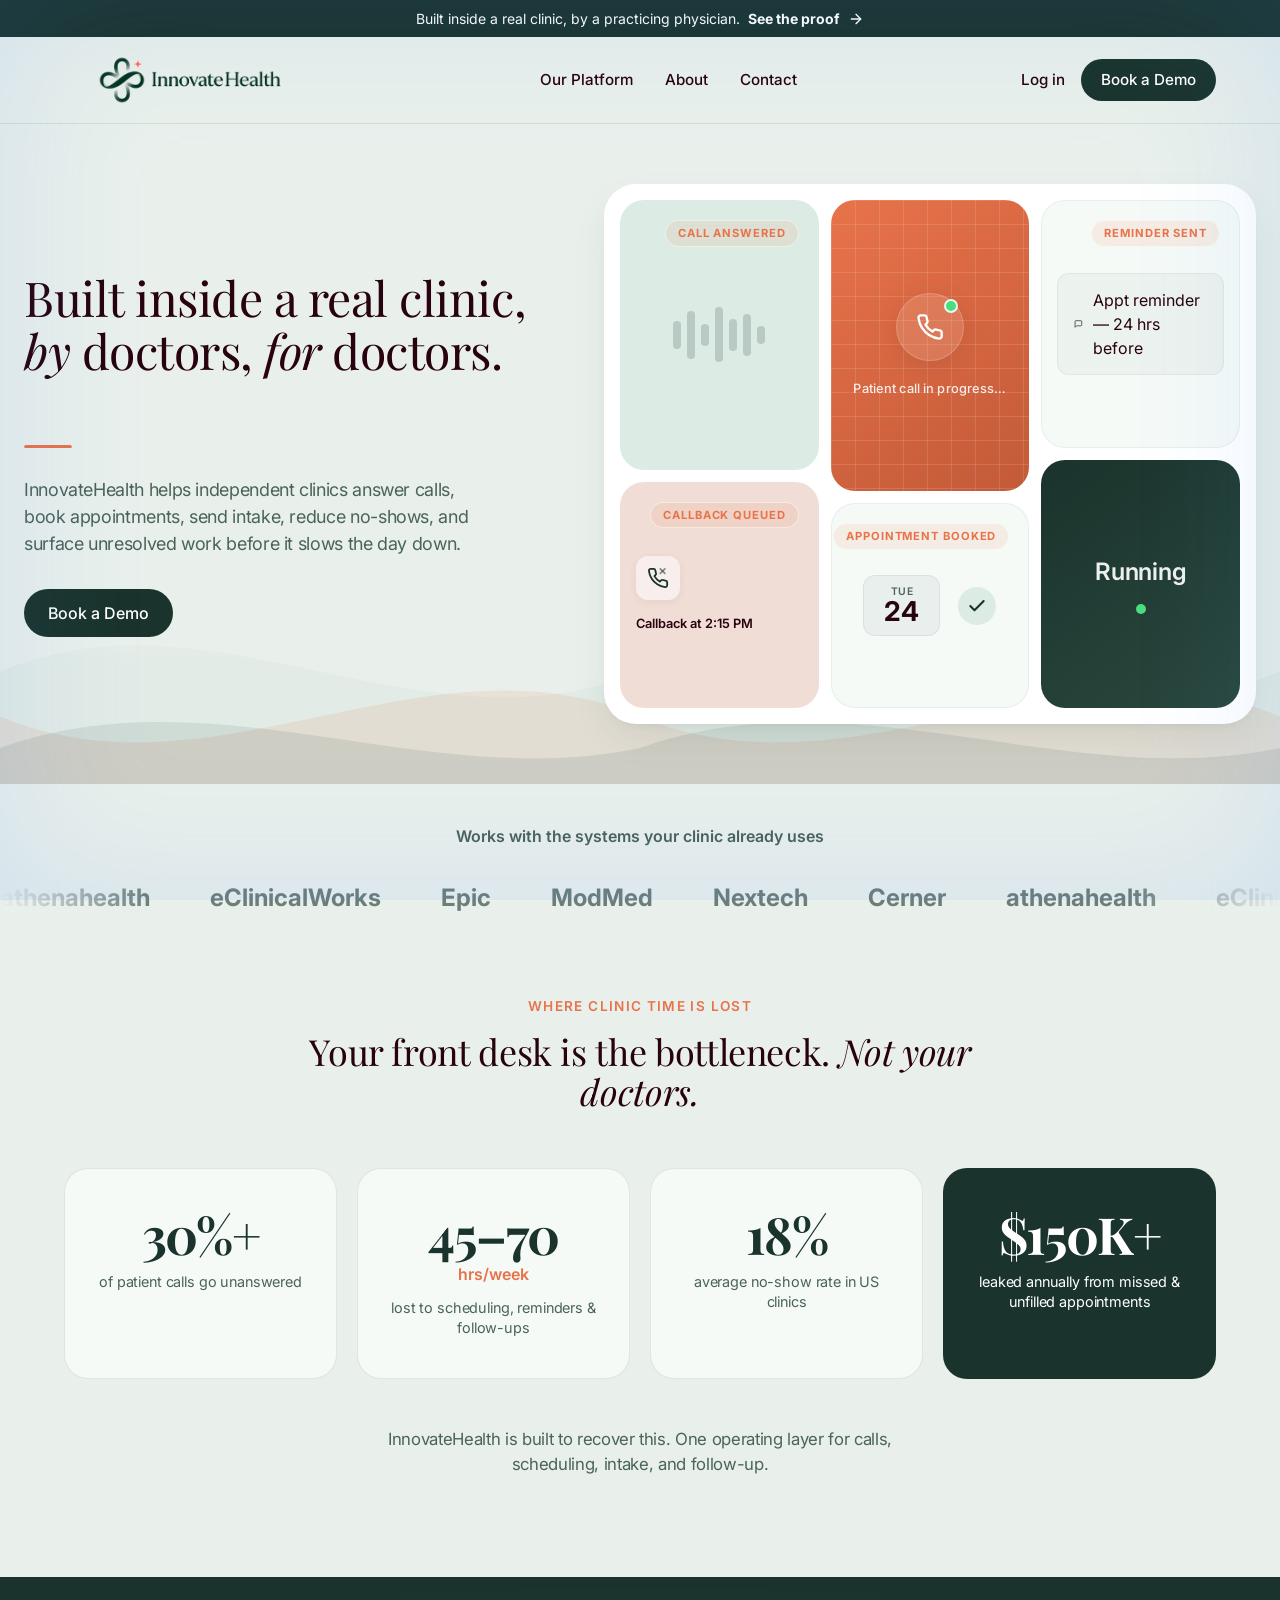
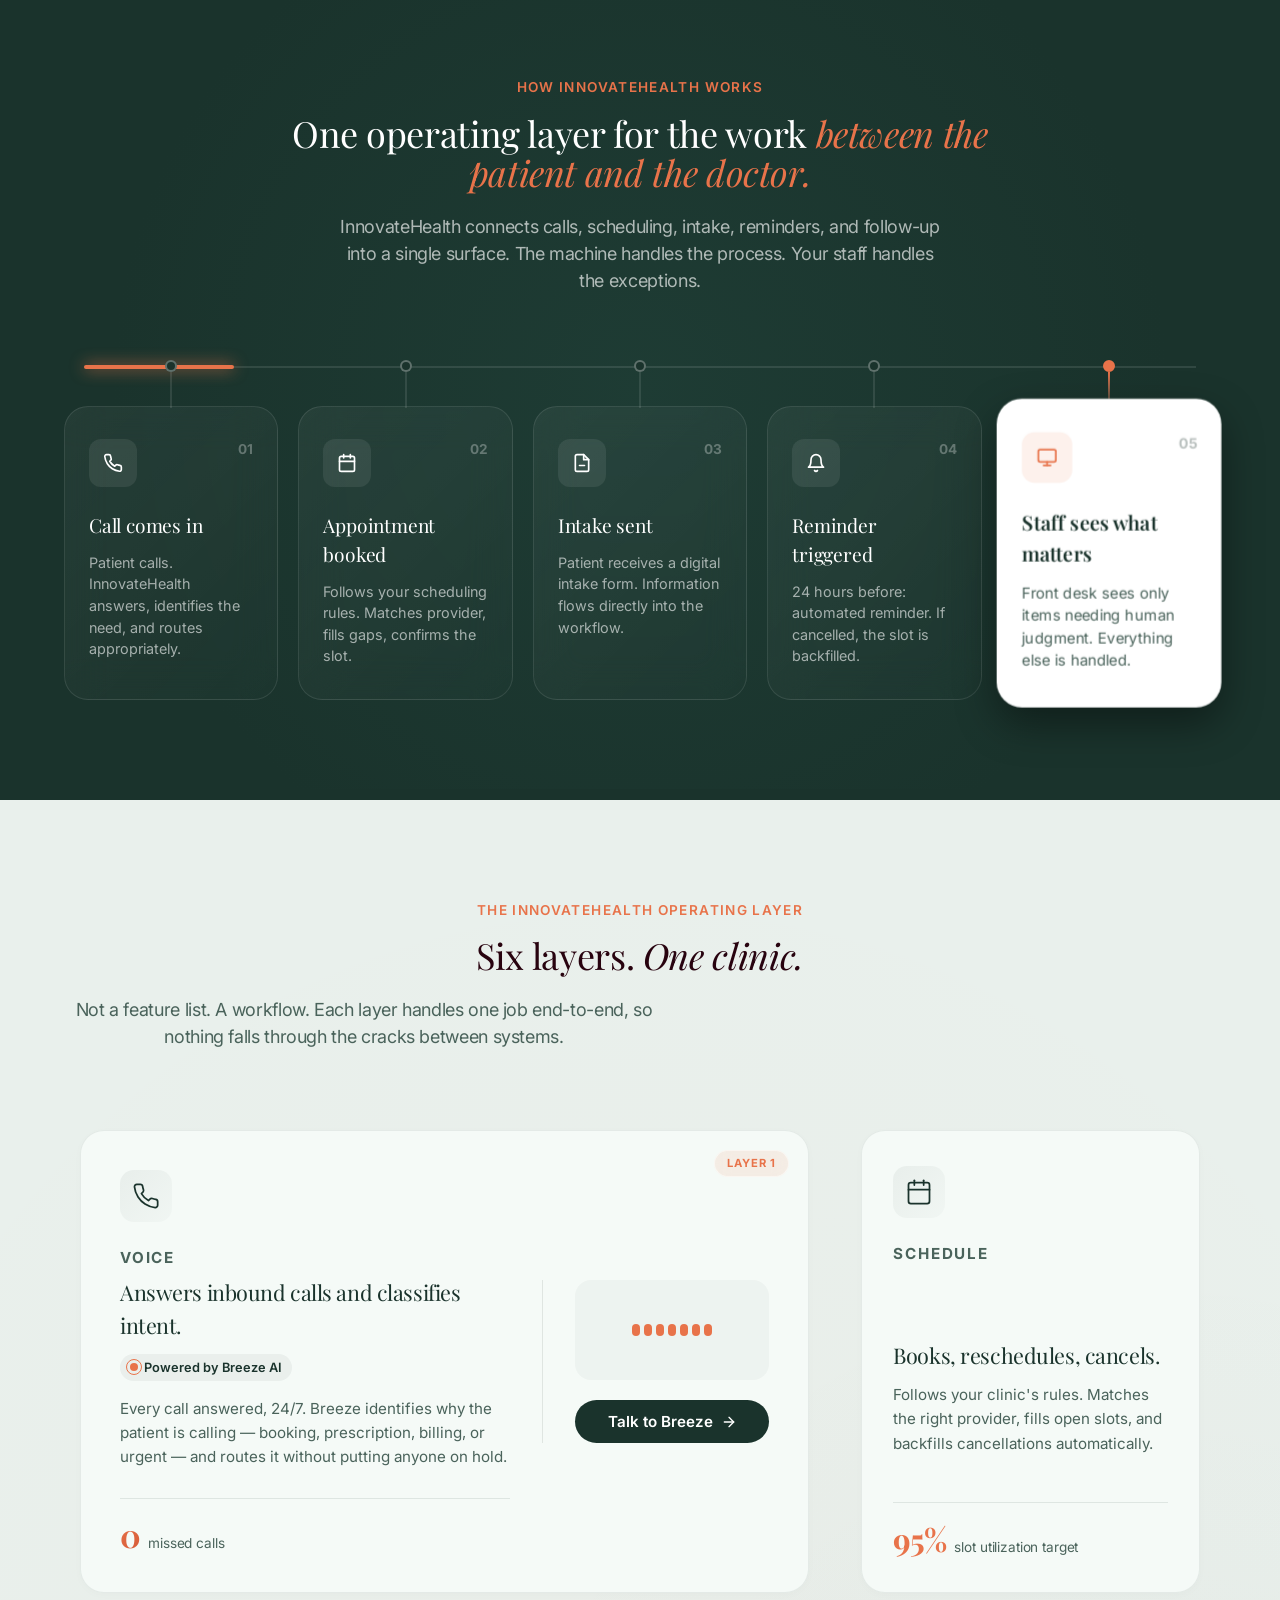
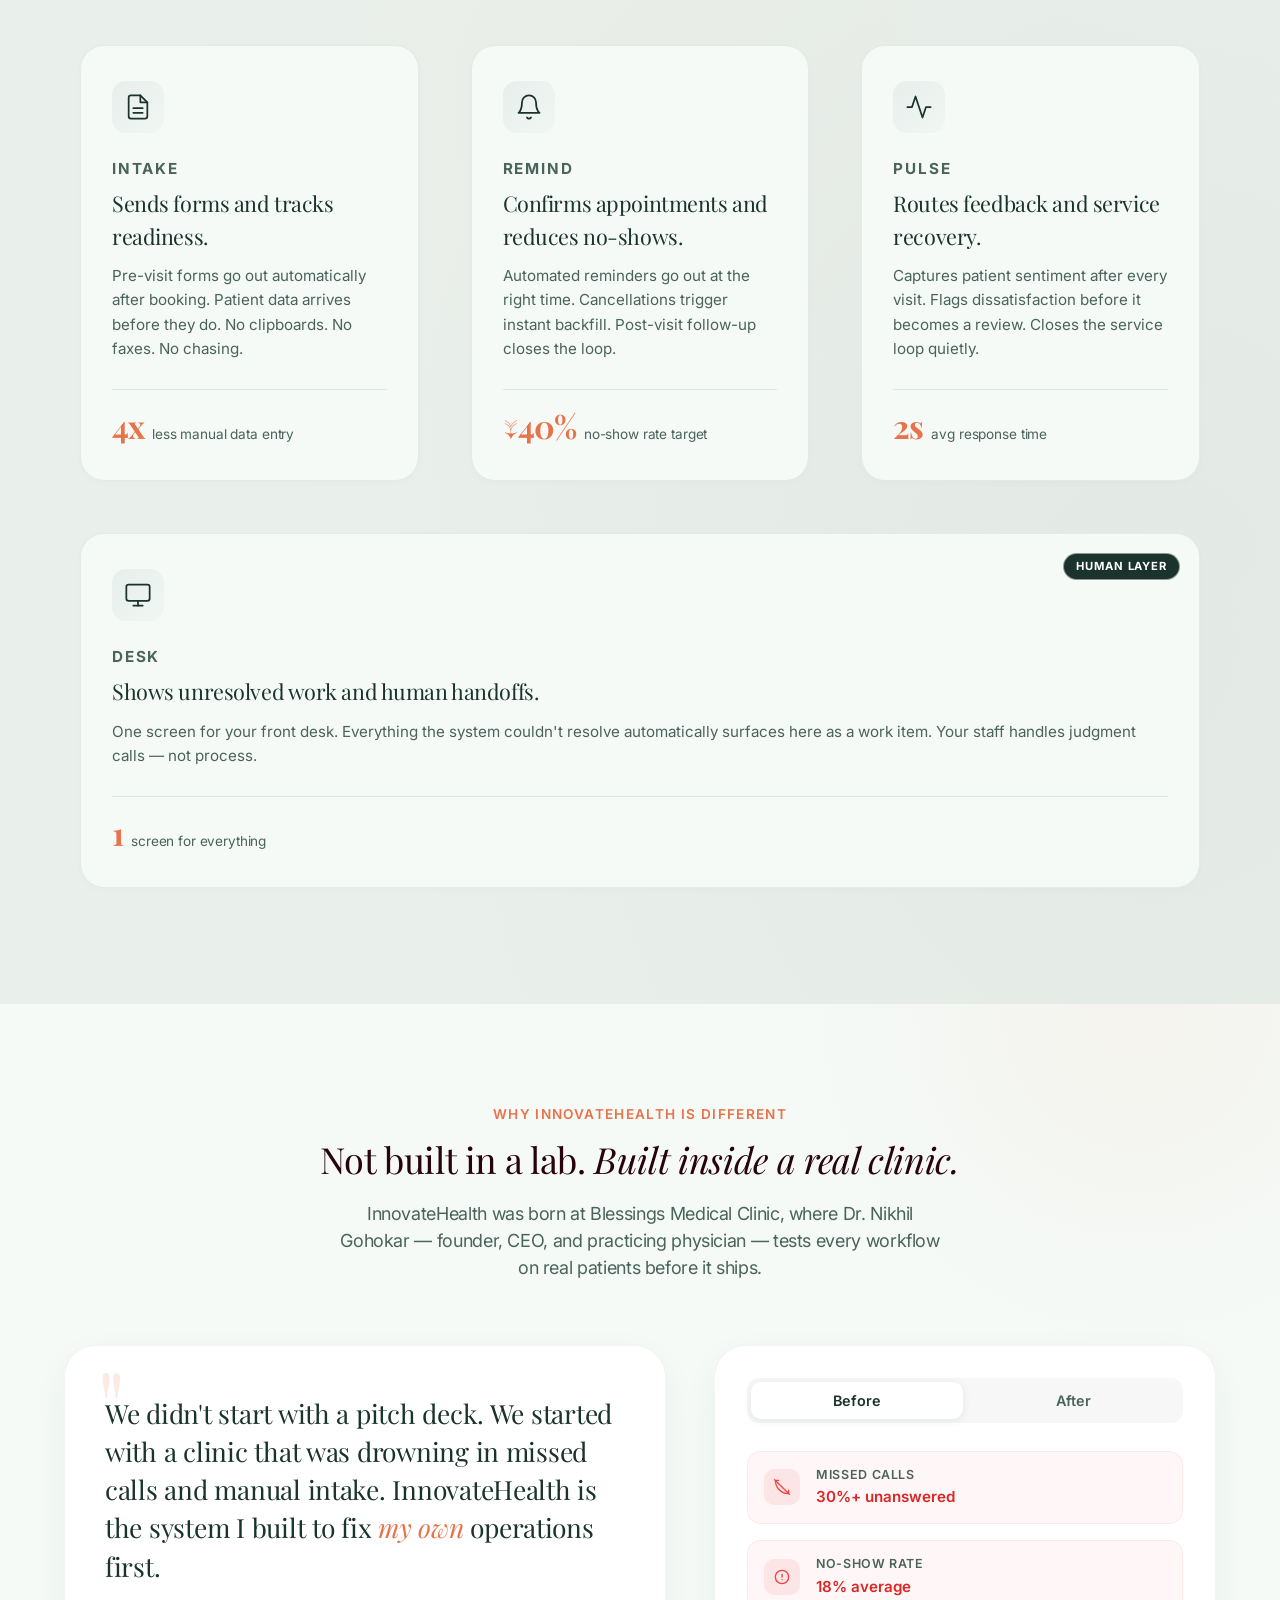
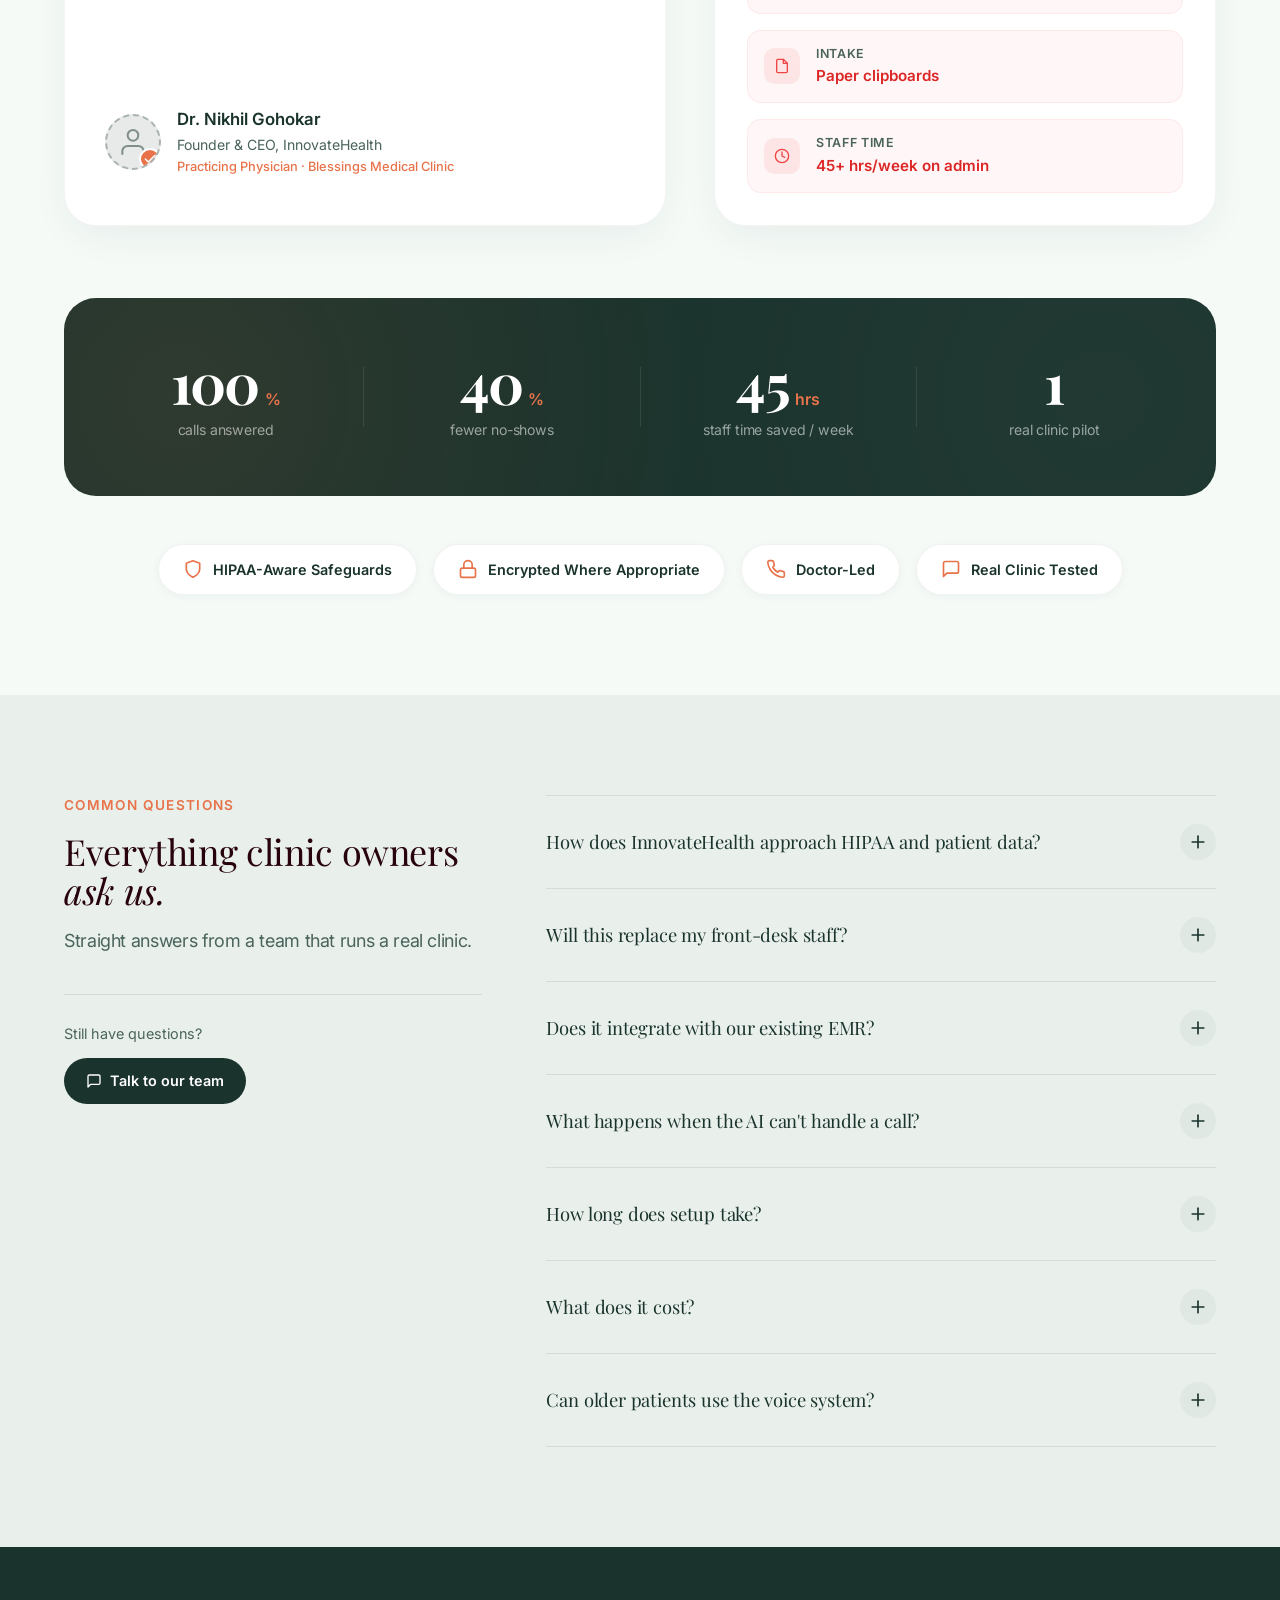
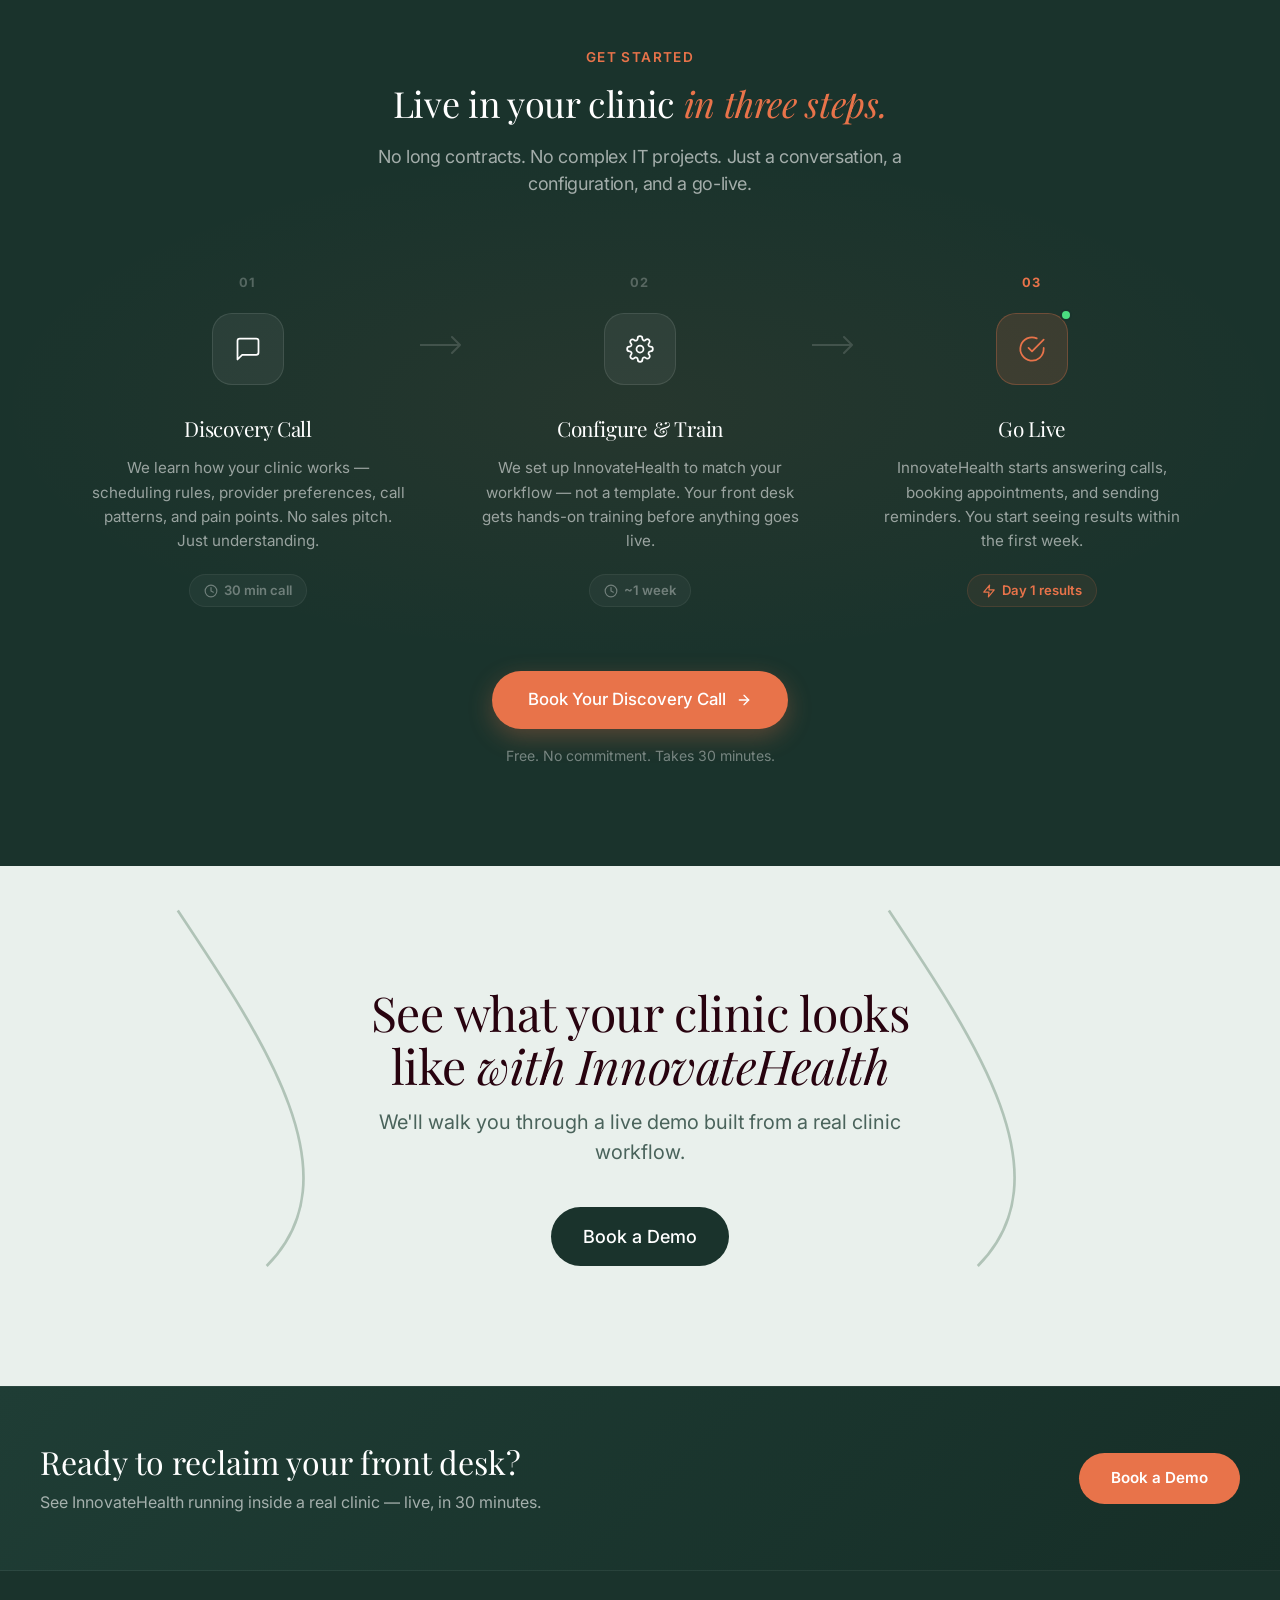
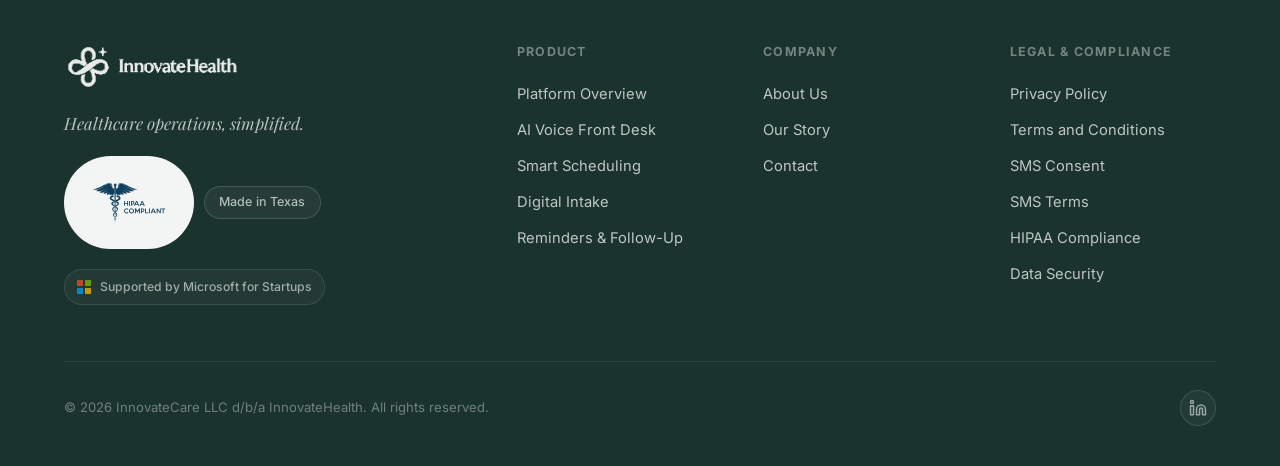
==== commit 86fca11b: "Fix website for A2P 10DLC SMS campaign verification - Fix UTF-8 encoding issues (broken em dashes an" ====
--- a/index.html
+++ b/index.html
@@ -4,11 +4,13 @@
   <meta charset="UTF-8">
   <meta name="viewport" content="width=device-width, initial-scale=1.0">
   <meta name="description" content="Explore the advantages of InnovateHealth's AI solutions over competitors. Learn how our technology enhances clinical efficiency and supports global standards.">
-  <title>InnovateHealth â€” Built inside a real clinic, by doctors, for doctors</title>
+  <title>InnovateHealth — Built inside a real clinic, by doctors, for doctors</title>
   <link rel="preconnect" href="https://fonts.googleapis.com">
   <link rel="preconnect" href="https://fonts.gstatic.com" crossorigin>
   <link href="https://fonts.googleapis.com/css2?family=Inter:wght@400;500;600;700;800;900&display=swap" rel="stylesheet">
-  <link rel="stylesheet" href="styles.css?v=15">
+  <link rel="stylesheet" href="styles.css?v=18">
+  <link rel="icon" type="image/png" sizes="32x32" href="files/logos/favicon-32x32.png">
+  <link rel="apple-touch-icon" sizes="180x180" href="files/logos/apple-touch-icon.png">
 </head>
 <body>
   <!-- Edge Glow Vignette (Parakeet-style) -->
@@ -16,8 +18,8 @@
 
   <!-- Announcement Bar -->
   <div class="announcement-bar" id="announcement-bar">
-    <a href="#" class="announcement-link">
-      Built and tested inside a real clinic. <strong>See how it works</strong>
+    <a href="about.html" class="announcement-link">
+      Built inside a real clinic, by a practicing physician. <strong>See the proof</strong>
       <svg width="16" height="16" viewBox="0 0 24 24" fill="none" stroke="currentColor" stroke-width="2" stroke-linecap="round" stroke-linejoin="round"><line x1="5" y1="12" x2="19" y2="12"></line><polyline points="12 5 19 12 12 19"></polyline></svg>
     </a>
   </div>
@@ -25,16 +27,8 @@
   <!-- Navigation -->
   <nav class="navbar" id="main-nav">
     <div class="nav-container">
-      <a href="#" class="nav-logo" aria-label="InnovateHealth Home">
-        <div class="logo-mark">
-          <svg width="32" height="32" viewBox="0 0 32 32" fill="none">
-            <path d="M16 4C12 4 9 7 9 11C9 15 12 18 16 22C20 18 23 15 23 11C23 7 20 4 16 4Z" stroke="#1A2B28" stroke-width="2" fill="none"/>
-            <circle cx="16" cy="11" r="3" fill="#1A2B28"/>
-            <path d="M8 8C5 11 5 16 8 19" stroke="#1A2B28" stroke-width="1.5" stroke-linecap="round" fill="none"/>
-            <path d="M24 8C27 11 27 16 24 19" stroke="#1A2B28" stroke-width="1.5" stroke-linecap="round" fill="none"/>
-          </svg>
-        </div>
-        <span class="logo-text">InnovateHealth</span>
+      <a href="index.html" class="nav-logo" aria-label="InnovateHealth Home">
+        <img src="files/logos/innovatehealth-logo-dark.png" alt="InnovateHealth" class="nav-logo-image">
       </a>
 
       <div class="nav-links">
@@ -44,7 +38,7 @@
       </div>
 
       <div class="nav-actions">
-        <a href="#" class="btn-login">Log in</a>
+        <a href="contact.html" class="btn-login">Log in</a>
         <a href="contact.html" class="btn-cta-nav" id="nav-cta">Book a Demo</a>
         <button class="mobile-menu-btn" id="mobile-menu-btn" aria-label="Toggle menu" aria-expanded="false">
           <svg width="24" height="24" viewBox="0 0 24 24" fill="none" stroke="currentColor" stroke-width="2" stroke-linecap="round" stroke-linejoin="round" class="icon-menu"><line x1="3" y1="12" x2="21" y2="12"></line><line x1="3" y1="6" x2="21" y2="6"></line><line x1="3" y1="18" x2="21" y2="18"></line></svg>
@@ -61,7 +55,7 @@
         <a href="contact.html" class="mobile-nav-link">Contact</a>
       </div>
       <div class="mobile-nav-footer">
-        <a href="#" class="btn-login mobile-login">Log in</a>
+        <a href="contact.html" class="btn-login mobile-login">Log in</a>
         <a href="contact.html" class="btn-cta-nav mobile-cta">Book a Demo</a>
       </div>
     </div>
@@ -70,9 +64,9 @@
   <main id="main-content">
     <!-- Hero Section -->
     <section class="hero" id="hero">
-      <!-- Hero Atmosphere â€” Taller, sweeping atmospheric bottom bands -->
+      <!-- Hero Atmosphere -->
       <div class="hero-atmosphere" aria-hidden="true">
-        <!-- Band 1: Back â€” Sage/Mint Green (#C1D7CD) -->
+        <!-- Band 1: Back — Sage/Mint Green (#C1D7CD) -->
         <div class="atmos-track atmos-track-1">
           <svg class="atmos-band" viewBox="0 0 1800 400" preserveAspectRatio="none">
             <path d="M0 150 C 300 -50, 600 350, 900 150 C 1200 -50, 1500 350, 1800 150 L1800 400 L0 400 Z" fill="#C1D7CD"/>
@@ -82,7 +76,7 @@
           </svg>
         </div>
         
-        <!-- Band 2: Middle â€” Warm Coral/Blush (#DE7B54) -->
+        <!-- Band 2: Middle — Warm Coral/Blush (#DE7B54) -->
         <div class="atmos-track atmos-track-2">
           <svg class="atmos-band" viewBox="0 0 1800 400" preserveAspectRatio="none">
             <path d="M0 250 C 300 450, 600 50, 900 250 C 1200 450, 1500 50, 1800 250 L1800 400 L0 400 Z" fill="#DE7B54"/>
@@ -92,7 +86,7 @@
           </svg>
         </div>
         
-        <!-- Band 3: Front â€” Dark Green (#1A362D) -->
+        <!-- Band 3: Front — Dark Green (#1A362D) -->
         <div class="atmos-track atmos-track-3">
           <svg class="atmos-band" viewBox="0 0 1800 400" preserveAspectRatio="none">
             <path d="M0 320 C 300 150, 600 420, 900 320 C 1200 150, 1500 420, 1800 320 L1800 400 L0 400 Z" fill="#1A362D"/>
@@ -114,10 +108,10 @@
             </div>
           </div>
           <p class="hero-subnote">
-            InnovateHealth is a clinic operations system that handles calls, booking, reminders, and intake â€” so your staff can focus on patients, not process.
+            InnovateHealth helps independent clinics answer calls, book appointments, send intake, reduce no-shows, and surface unresolved work before it slows the day down.
           </p>
           <div class="hero-actions">
-            <a href="#" class="btn-primary" id="hero-cta">Book a Demo</a>
+            <a href="contact.html" class="btn-primary" id="hero-cta">Book a Demo</a>
           </div>
         </div>
         <div class="hero-visual">
@@ -163,7 +157,7 @@
                     </svg>
                     <span class="call-pulse-dot"></span>
                   </div>
-                  <span class="call-status-text">Patient call in progressâ€¦</span>
+                  <span class="call-status-text">Patient call in progress…</span>
                 </div>
               </div>
               <div class="bento-card tall-40 bg-white">
@@ -189,7 +183,7 @@
                     <svg width="18" height="18" viewBox="0 0 24 24" fill="none" stroke="#1A332C" stroke-width="2" stroke-linecap="round" stroke-linejoin="round">
                       <path d="M21 15a2 2 0 0 1-2 2H7l-4 4V5a2 2 0 0 1 2-2h14a2 2 0 0 1 2 2z"></path>
                     </svg>
-                    <span class="reminder-text">Appt reminder â€” 24 hrs before</span>
+                    <span class=”reminder-text”>Appt reminder — 24 hrs before</span>
                   </div>
                 </div>
                 <div class="bento-badge">Reminder Sent</div>
@@ -356,36 +350,37 @@
       </div>
     </section>
 
-    <!-- Section 4: Core Capabilities -->
+    <!-- Section 4: Layer 1 -->
     <section class="capabilities-section" id="capabilities">
       <div class="container">
         <div class="capabilities-header animate-on-scroll">
-          <p class="section-eyebrow">What InnovateHealth does</p>
-          <h2 class="section-headline">Six systems. <span class="accent-text">One surface.</span></h2>
-          <p class="section-desc">Each capability replaces a manual process your clinic runs today. Together, they form a single operating layer.</p>
+          <p class="section-eyebrow">The InnovateHealth operating layer</p>
+          <h2 class="section-headline">Six layers. <span class="accent-text">One clinic.</span></h2>
+          <p class="section-desc">Not a feature list. A workflow. Each layer handles one job end-to-end, so nothing falls through the cracks between systems.</p>
         </div>
 
         <div class="bento-grid">
-          <!-- Card 1: AI Voice (Large) -->
+
+          <!-- Voice — Large hero card -->
           <div class="bento-card bento-wide bento-voice-hero animate-on-scroll">
             <div class="bento-card-inner">
-              <div class="bento-badge">Core</div>
+              <div class="bento-badge">Layer 1</div>
               <div class="bento-voice-content">
                 <div class="bento-voice-text">
                   <div class="bento-icon-wrap">
                     <svg width="28" height="28" viewBox="0 0 24 24" fill="none" stroke="currentColor" stroke-width="1.5" stroke-linecap="round" stroke-linejoin="round"><path d="M22 16.92v3a2 2 0 0 1-2.18 2 19.79 19.79 0 0 1-8.63-3.07 19.5 19.5 0 0 1-6-6 19.79 19.79 0 0 1-3.07-8.67A2 2 0 0 1 4.11 2h3a2 2 0 0 1 2 1.72 12.84 12.84 0 0 0 .7 2.81 2 2 0 0 1-.45 2.11L8.09 9.91a16 16 0 0 0 6 6l1.27-1.27a2 2 0 0 1 2.11-.45 12.84 12.84 0 0 0 2.81.7A2 2 0 0 1 22 16.92z"/></svg>
                   </div>
-                  <h3>AI Voice Front Desk</h3>
+                  <p class="layer-label">Voice</p>
+                  <h3>Answers inbound calls and classifies intent.</h3>
                   <div class="powered-by-breeze">
                     <span class="pulse-dot"></span> Powered by Breeze AI
                   </div>
-                  <p>Answers every call, 24/7. Sounds human. Understands all age types — from a 22-year-old booking online to a 78-year-old calling about a prescription.</p>
+                  <p>Every call answered, 24/7. Breeze identifies why the patient is calling — booking, prescription, billing, or urgent — and routes it without putting anyone on hold.</p>
                   <div class="bento-stat">
                     <span class="bento-stat-number gradient-text">0</span>
                     <span class="bento-stat-label">missed calls</span>
                   </div>
                 </div>
-                
                 <div class="bento-voice-demo">
                   <div class="demo-visual">
                     <div class="breeze-waveform active">
@@ -406,14 +401,15 @@
             </div>
           </div>
 
-          <!-- Card 2: Smart Scheduling -->
+          <!-- Schedule -->
           <div class="bento-card animate-on-scroll delay-100">
             <div class="bento-card-inner">
               <div class="bento-icon-wrap">
                 <svg width="28" height="28" viewBox="0 0 24 24" fill="none" stroke="currentColor" stroke-width="1.5" stroke-linecap="round" stroke-linejoin="round"><rect x="3" y="4" width="18" height="18" rx="2" ry="2"/><line x1="16" y1="2" x2="16" y2="6"/><line x1="8" y1="2" x2="8" y2="6"/><line x1="3" y1="10" x2="21" y2="10"/></svg>
               </div>
-              <h3>Smart Scheduling</h3>
-              <p>Matches providers, fills gaps, backfills cancellations. Follows your clinic's rules — not generic templates.</p>
+              <p class="layer-label">Schedule</p>
+              <h3>Books, reschedules, cancels.</h3>
+              <p>Follows your clinic's rules. Matches the right provider, fills open slots, and backfills cancellations automatically.</p>
               <div class="bento-stat">
                 <span class="bento-stat-number">95%</span>
                 <span class="bento-stat-label">slot utilization target</span>
@@ -421,14 +417,15 @@
             </div>
           </div>
 
-          <!-- Card 3: Digital Intake -->
+          <!-- Intake -->
           <div class="bento-card animate-on-scroll delay-200">
             <div class="bento-card-inner">
               <div class="bento-icon-wrap">
                 <svg width="28" height="28" viewBox="0 0 24 24" fill="none" stroke="currentColor" stroke-width="1.5" stroke-linecap="round" stroke-linejoin="round"><path d="M14 2H6a2 2 0 0 0-2 2v16a2 2 0 0 0 2 2h12a2 2 0 0 0 2-2V8z"/><polyline points="14 2 14 8 20 8"/><line x1="16" y1="13" x2="8" y2="13"/><line x1="16" y1="17" x2="8" y2="17"/></svg>
               </div>
-              <h3>Digital Intake</h3>
-              <p>Pre-visit forms sent automatically. Patient data flows in before they walk in. No clipboards. No faxes.</p>
+              <p class="layer-label">Intake</p>
+              <h3>Sends forms and tracks readiness.</h3>
+              <p>Pre-visit forms go out automatically after booking. Patient data arrives before they do. No clipboards. No faxes. No chasing.</p>
               <div class="bento-stat">
                 <span class="bento-stat-number">4x</span>
                 <span class="bento-stat-label">less manual data entry</span>
@@ -436,50 +433,55 @@
             </div>
           </div>
 
-          <!-- Card 4: Reminders & Follow-Up -->
+          <!-- Remind -->
           <div class="bento-card animate-on-scroll delay-100">
             <div class="bento-card-inner">
               <div class="bento-icon-wrap">
                 <svg width="28" height="28" viewBox="0 0 24 24" fill="none" stroke="currentColor" stroke-width="1.5" stroke-linecap="round" stroke-linejoin="round"><path d="M18 8A6 6 0 0 0 6 8c0 7-3 9-3 9h18s-3-2-3-9"/><path d="M13.73 21a2 2 0 0 1-3.46 0"/></svg>
               </div>
-              <h3>Reminders & Follow-Up</h3>
-              <p>Automated appointment reminders, no-show re-engagement, and post-visit follow-up. Consistent. Every time.</p>
+              <p class="layer-label">Remind</p>
+              <h3>Confirms appointments and reduces no-shows.</h3>
+              <p>Automated reminders go out at the right time. Cancellations trigger instant backfill. Post-visit follow-up closes the loop.</p>
               <div class="bento-stat">
-                <span class="bento-stat-number">↓40%</span>
+                <span class="bento-stat-number">&#8595;40%</span>
                 <span class="bento-stat-label">no-show rate target</span>
               </div>
             </div>
           </div>
 
-          <!-- Card 5: Two-Way Messaging -->
+          <!-- Pulse -->
           <div class="bento-card animate-on-scroll delay-200">
             <div class="bento-card-inner">
               <div class="bento-icon-wrap">
-                <svg width="28" height="28" viewBox="0 0 24 24" fill="none" stroke="currentColor" stroke-width="1.5" stroke-linecap="round" stroke-linejoin="round"><path d="M21 15a2 2 0 0 1-2 2H7l-4 4V5a2 2 0 0 1 2-2h14a2 2 0 0 1 2 2z"/></svg>
-              </div>
-              <h3>Two-Way Messaging</h3>
-              <p>SMS confirmations, updates, and patient replies — without tying up phone lines for simple questions.</p>
+                <svg width="28" height="28" viewBox="0 0 24 24" fill="none" stroke="currentColor" stroke-width="1.5" stroke-linecap="round" stroke-linejoin="round"><polyline points="22 12 18 12 15 21 9 3 6 12 2 12"/></svg>
+              </div>
+              <p class="layer-label">Pulse</p>
+              <h3>Routes feedback and service recovery.</h3>
+              <p>Captures patient sentiment after every visit. Flags dissatisfaction before it becomes a review. Closes the service loop quietly.</p>
               <div class="bento-stat">
                 <span class="bento-stat-number">2s</span>
                 <span class="bento-stat-label">avg response time</span>
               </div>
             </div>
           </div>
-          <!-- Card 5: Staff Dashboard (Large) -->
+
+          <!-- Desk — Full-width -->
           <div class="bento-card bento-full animate-on-scroll delay-200">
             <div class="bento-card-inner">
               <div class="bento-badge badge-dark">Human layer</div>
               <div class="bento-icon-wrap">
                 <svg width="28" height="28" viewBox="0 0 24 24" fill="none" stroke="currentColor" stroke-width="1.5" stroke-linecap="round" stroke-linejoin="round"><rect x="2" y="3" width="20" height="14" rx="2" ry="2"/><line x1="8" y1="21" x2="16" y2="21"/><line x1="12" y1="17" x2="12" y2="21"/></svg>
               </div>
-              <h3>Staff Dashboard</h3>
-              <p>One screen for your front desk. Every call, every booking, every follow-up — surfaced as work items. Your team handles exceptions, not process.</p>
+              <p class="layer-label">Desk</p>
+              <h3>Shows unresolved work and human handoffs.</h3>
+              <p>One screen for your front desk. Everything the system couldn't resolve automatically surfaces here as a work item. Your staff handles judgment calls — not process.</p>
               <div class="bento-stat">
                 <span class="bento-stat-number">1</span>
                 <span class="bento-stat-label">screen for everything</span>
               </div>
             </div>
           </div>
+
         </div>
       </div>
     </section>
@@ -606,25 +608,25 @@
         <!-- Outcome Metrics Strip -->
         <div class="outcome-strip animate-on-scroll delay-200">
           <div class="outcome-item">
-            <div class="outcome-number" data-count="100">0</div>
+            <div class="outcome-number" data-count="100">100</div>
             <div class="outcome-unit">%</div>
             <div class="outcome-label">calls answered</div>
           </div>
           <div class="outcome-divider"></div>
           <div class="outcome-item">
-            <div class="outcome-number" data-count="40">0</div>
+            <div class="outcome-number" data-count="40">40</div>
             <div class="outcome-unit">%</div>
             <div class="outcome-label">fewer no-shows</div>
           </div>
           <div class="outcome-divider"></div>
           <div class="outcome-item">
-            <div class="outcome-number" data-count="45">0</div>
+            <div class="outcome-number" data-count="45">45</div>
             <div class="outcome-unit">hrs</div>
             <div class="outcome-label">staff time saved / week</div>
           </div>
           <div class="outcome-divider"></div>
           <div class="outcome-item">
-            <div class="outcome-number" data-count="1">0</div>
+            <div class="outcome-number" data-count="1">1</div>
             <div class="outcome-unit"></div>
             <div class="outcome-label">real clinic pilot</div>
           </div>
@@ -634,11 +636,11 @@
         <div class="trust-badges-row animate-on-scroll delay-300">
           <div class="trust-badge-item">
             <svg width="20" height="20" viewBox="0 0 24 24" fill="none" stroke="currentColor" stroke-width="2" stroke-linecap="round" stroke-linejoin="round"><path d="M12 22s8-4 8-10V5l-8-3-8 3v7c0 6 8 10 8 10z"></path></svg>
-            <span>HIPAA Compliant</span>
+            <span>HIPAA-Aware Safeguards</span>
           </div>
           <div class="trust-badge-item">
             <svg width="20" height="20" viewBox="0 0 24 24" fill="none" stroke="currentColor" stroke-width="2" stroke-linecap="round" stroke-linejoin="round"><rect x="3" y="11" width="18" height="11" rx="2" ry="2"></rect><path d="M7 11V7a5 5 0 0 1 10 0v4"></path></svg>
-            <span>End-to-End Encrypted</span>
+            <span>Encrypted Where Appropriate</span>
           </div>
           <div class="trust-badge-item">
             <svg width="20" height="20" viewBox="0 0 24 24" fill="none" stroke="currentColor" stroke-width="2" stroke-linecap="round" stroke-linejoin="round"><path d="M22 16.92v3a2 2 0 0 1-2.18 2 19.79 19.79 0 0 1-8.63-3.07 19.5 19.5 0 0 1-6-6 19.79 19.79 0 0 1-3.07-8.67A2 2 0 0 1 4.11 2h3a2 2 0 0 1 2 1.72 12.84 12.84 0 0 0 .7 2.81 2 2 0 0 1-.45 2.11L8.09 9.91a16 16 0 0 0 6 6l1.27-1.27a2 2 0 0 1 2.11-.45 12.84 12.84 0 0 0 2.81.7A2 2 0 0 1 22 16.92z"></path></svg>
@@ -663,7 +665,7 @@
             <p class="section-desc">Straight answers from a team that runs a real clinic.</p>
             <div class="faq-cta-aside">
               <p class="faq-cta-text">Still have questions?</p>
-              <a href="#" class="btn-faq-contact">
+              <a href="contact.html" class="btn-faq-contact">
                 <svg width="16" height="16" viewBox="0 0 24 24" fill="none" stroke="currentColor" stroke-width="2" stroke-linecap="round" stroke-linejoin="round"><path d="M21 15a2 2 0 0 1-2 2H7l-4 4V5a2 2 0 0 1 2-2h14a2 2 0 0 1 2 2z"></path></svg>
                 Talk to our team
               </a>
@@ -674,14 +676,14 @@
             <!-- FAQ 1 -->
             <div class="faq-item" id="faq-item-1">
               <button class="faq-question" aria-expanded="false" aria-controls="faq-answer-1">
-                <span class="faq-q-text">Is InnovateHealth HIPAA compliant?</span>
+                <span class="faq-q-text">How does InnovateHealth approach HIPAA and patient data?</span>
                 <span class="faq-icon" aria-hidden="true">
                   <svg width="20" height="20" viewBox="0 0 24 24" fill="none" stroke="currentColor" stroke-width="2" stroke-linecap="round" stroke-linejoin="round"><line x1="12" y1="5" x2="12" y2="19"></line><line x1="5" y1="12" x2="19" y2="12"></line></svg>
                 </span>
               </button>
               <div class="faq-answer" id="faq-answer-1" role="region">
                 <div class="faq-answer-inner">
-                  <p>Yes. Patient data security isn't optional — it's foundational. InnovateHealth is built with HIPAA compliance at every layer: encrypted data in transit and at rest, role-based access controls, BAA-ready architecture, and audit logging. We treat compliance as infrastructure, not a checkbox.</p>
+                  <p>Patient data security is foundational. InnovateHealth uses administrative, technical, and physical safeguards designed to protect PHI where applicable, enters into BAAs for in-scope relationships, and avoids using patient data for marketing. HIPAA obligations depend on the specific workflow, contracts, vendors, and configuration in scope.</p>
                 </div>
               </div>
             </div>
@@ -862,7 +864,7 @@
         </div>
 
         <div class="gs-bottom-cta animate-on-scroll delay-300">
-          <a href="#" class="btn-primary gs-cta-btn" id="gs-cta-btn">
+          <a href="contact.html" class="btn-primary gs-cta-btn" id="gs-cta-btn">
             Book Your Discovery Call
             <svg width="16" height="16" viewBox="0 0 24 24" fill="none" stroke="currentColor" stroke-width="2" stroke-linecap="round" stroke-linejoin="round"><path d="M5 12h14"></path><path d="m12 5 7 7-7 7"></path></svg>
           </a>
@@ -882,116 +884,102 @@
       <div class="cta-content animate-on-scroll">
         <h2 class="cta-title">See what your clinic looks like <span class="accent-text">with InnovateHealth</span></h2>
         <p class="cta-subtitle">We'll walk you through a live demo built from a real clinic workflow.</p>
-        <a href="#" class="btn-cta-white" id="cta-btn">Book a Demo</a>
+        <a href="contact.html" class="btn-cta-white" id="cta-btn">Book a Demo</a>
       </div>
     </section>
   </main>
 
   <!-- Footer -->
   <footer class="footer" id="footer">
-    <div class="footer-container">
-      <div class="footer-top">
-        <div class="footer-brand">
-          <div class="footer-social">
-            <a href="#" aria-label="LinkedIn"><svg width="20" height="20" viewBox="0 0 24 24" fill="currentColor"><path d="M16 8a6 6 0 0 1 6 6v7h-4v-7a2 2 0 0 0-4 0v7h-4v-7a6 6 0 0 1 6-6z"/><rect x="2" y="9" width="4" height="12"/><circle cx="4" cy="4" r="2"/></svg></a>
-            <a href="#" aria-label="X"><svg width="20" height="20" viewBox="0 0 24 24" fill="currentColor"><path d="M18.244 2.25h3.308l-7.227 8.26 8.502 11.24H16.17l-5.214-6.817L4.99 21.75H1.68l7.73-8.835L1.254 2.25H8.08l4.713 6.231zm-1.161 17.52h1.833L7.084 4.126H5.117z"/></svg></a>
-          </div>
-          <p class="footer-tagline">InnovateHealth. By your side.</p>
-          <p class="footer-copyright">© 2026 InnovateHealth. All rights reserved.</p>
-        </div>
-
-        <div class="footer-columns">
+    <!-- Footer CTA Band -->
+    <div class="footer-cta-band">
+      <div class="footer-cta-inner">
+        <div class="footer-cta-text">
+          <h2 class="footer-cta-headline">Ready to reclaim your front desk?</h2>
+          <p class="footer-cta-sub">See InnovateHealth running inside a real clinic — live, in 30 minutes.</p>
+        </div>
+        <a href="contact.html" class="footer-cta-btn">Book a Demo</a>
+      </div>
+    </div>
+
+    <!-- Footer Main -->
+    <div class="footer-main">
+      <div class="footer-container">
+
+        <!-- Top Row: Brand + Columns -->
+        <div class="footer-grid">
+
+          <!-- Brand Column -->
+          <div class="footer-brand-col">
+            <img src="files/logos/innovatehealth-logo-light.png" alt="InnovateHealth" class="footer-brand-logo">
+            <p class="footer-tagline">Healthcare operations, simplified.</p>
+            <div class="footer-badges">
+              <a href="privacy.html#hipaa-compliance" class="footer-hipaa-badge" aria-label="Read about HIPAA safeguards">
+                <img src="files/logos/hipaa-compliant.svg" alt="HIPAA compliance information" class="footer-hipaa-logo">
+              </a>
+              <span class="footer-badge-pill">Made in Texas</span>
+            </div>
+            <div class="footer-partner-badge" aria-label="Supported by Microsoft for Startups">
+              <span class="footer-microsoft-mark" aria-hidden="true"><i></i><i></i><i></i><i></i></span>
+              <span>Supported by Microsoft for Startups</span>
+            </div>
+          </div>
+
+          <!-- Product Column -->
           <div class="footer-col">
-            <h4>Platform</h4>
-            <ul>
-              <li><a href="platform.html">Our Platform</a></li>
-              <li><a href="#faq">FAQs</a></li>
+            <h4 class="footer-col-heading">Product</h4>
+            <ul class="footer-col-links">
+              <li><a href="platform.html">Platform Overview</a></li>
+              <li><a href="platform.html#capabilities">AI Voice Front Desk</a></li>
+              <li><a href="platform.html#capabilities">Smart Scheduling</a></li>
+              <li><a href="platform.html#capabilities">Digital Intake</a></li>
+              <li><a href="platform.html#capabilities">Reminders & Follow-Up</a></li>
             </ul>
           </div>
+
+          <!-- Company Column -->
           <div class="footer-col">
-            <h4>Company</h4>
-            <ul>
+            <h4 class="footer-col-heading">Company</h4>
+            <ul class="footer-col-links">
               <li><a href="about.html">About Us</a></li>
-              <li><a href="contact.html">Contact Us</a></li>
+              <li><a href="about.html#founder">Our Story</a></li>
+              <li><a href="contact.html">Contact</a></li>
             </ul>
           </div>
+
+          <!-- Legal Column -->
           <div class="footer-col">
-            <h4>Legal</h4>
-            <ul>
+            <h4 class="footer-col-heading">Legal & Compliance</h4>
+            <ul class="footer-col-links">
               <li><a href="privacy.html">Privacy Policy</a></li>
-              <li><a href="terms.html">Terms of Service</a></li>
+              <li><a href="terms.html">Terms and Conditions</a></li>
+              <li><a href="sms-consent.html">SMS Consent</a></li>
+              <li><a href="sms-terms.html">SMS Terms</a></li>
+              <li><a href="privacy.html#hipaa-compliance">HIPAA Compliance</a></li>
+              <li><a href="privacy.html#data-security">Data Security</a></li>
             </ul>
           </div>
-        </div>
+
+        </div>
+
+        <!-- Divider -->
+        <div class="footer-divider-line"></div>
+
+        <!-- Bottom Bar -->
+        <div class="footer-bottom-bar">
+          <p class="footer-copyright">© 2026 InnovateCare LLC d/b/a InnovateHealth. All rights reserved.</p>
+          <div class="footer-social-row">
+            <a href="https://www.linkedin.com/company/innovate-health-ai/" class="footer-social-link" aria-label="LinkedIn" target="_blank" rel="noreferrer">
+              <svg width="18" height="18" viewBox="0 0 24 24" fill="none" stroke="currentColor" stroke-width="2" stroke-linecap="round" stroke-linejoin="round"><path d="M16 8a6 6 0 0 1 6 6v7h-4v-7a2 2 0 0 0-2-2 2 2 0 0 0-2 2v7h-4v-7a6 6 0 0 1 6-6z"/><rect x="2" y="9" width="4" height="12"/><circle cx="4" cy="4" r="2"/></svg>
+            </a>
+          </div>
+        </div>
+
       </div>
     </div>
   </footer>
 
-  <!-- Breeze AI — Proactive Voice Companion -->
-  <div class="breeze-companion" id="breezeCompanion">
-
-    <!-- State 1: Proactive Toast (auto-appears after 3s) -->
-    <div class="breeze-toast" id="breezeToast">
-      <button class="breeze-toast-close" id="breezeToastClose" aria-label="Dismiss">
-        <svg width="14" height="14" viewBox="0 0 24 24" fill="none" stroke="currentColor" stroke-width="2.5" stroke-linecap="round" stroke-linejoin="round"><line x1="18" y1="6" x2="6" y2="18"/><line x1="6" y1="6" x2="18" y2="18"/></svg>
-      </button>
-      <div class="breeze-toast-header">
-        <span class="breeze-live-dot"></span>
-        <span class="breeze-toast-name">Breeze AI</span>
-      </div>
-      <div class="breeze-toast-wave">
-        <span class="bar"></span><span class="bar"></span><span class="bar"></span><span class="bar"></span><span class="bar"></span>
-      </div>
-      <p class="breeze-toast-message" id="breezeToastMsg">Hi! I'll explain more about InnovateHealth — just click to talk.</p>
-      <button class="breeze-talk-btn" id="breezeTalkBtn">
-        <svg width="18" height="18" viewBox="0 0 24 24" fill="none" stroke="currentColor" stroke-width="2" stroke-linecap="round" stroke-linejoin="round"><path d="M12 2a3 3 0 0 0-3 3v7a3 3 0 0 0 6 0V5a3 3 0 0 0-3-3Z"/><path d="M19 10v2a7 7 0 0 1-14 0v-2"/><line x1="12" y1="19" x2="12" y2="22"/></svg>
-        Start Talking
-      </button>
-    </div>
-
-    <!-- State 2: Collapsed Mic Icon (after dismissing toast) -->
-    <button class="breeze-mic-icon hidden" id="breezeMicIcon" aria-label="Talk to Breeze">
-      <div class="breeze-mic-pulse"></div>
-      <svg width="22" height="22" viewBox="0 0 24 24" fill="none" stroke="currentColor" stroke-width="2" stroke-linecap="round" stroke-linejoin="round"><path d="M12 2a3 3 0 0 0-3 3v7a3 3 0 0 0 6 0V5a3 3 0 0 0-3-3Z"/><path d="M19 10v2a7 7 0 0 1-14 0v-2"/><line x1="12" y1="19" x2="12" y2="22"/></svg>
-    </button>
-
-    <!-- State 3: Expanded Voice Panel -->
-    <div class="breeze-panel" id="breezePanel">
-      <div class="breeze-panel-header">
-        <div class="breeze-header-info">
-          <div class="breeze-header-title">
-            <span class="breeze-live-dot"></span>
-            <h3>Breeze AI</h3>
-          </div>
-          <p>Your AI voice receptionist — sounds human, understands all ages.</p>
-        </div>
-        <button class="breeze-close-btn" id="breezeClose" aria-label="Close">
-          <svg width="20" height="20" viewBox="0 0 24 24" fill="none" stroke="currentColor" stroke-width="2" stroke-linecap="round" stroke-linejoin="round"><line x1="18" y1="6" x2="6" y2="18"/><line x1="6" y1="6" x2="18" y2="18"/></svg>
-        </button>
-      </div>
-      <div class="breeze-panel-body">
-        <div class="breeze-avatar-area">
-          <div class="breeze-waveform-lg active">
-            <span class="bar"></span><span class="bar"></span><span class="bar"></span><span class="bar"></span><span class="bar"></span><span class="bar"></span><span class="bar"></span><span class="bar"></span><span class="bar"></span>
-          </div>
-          <p class="breeze-status">Breeze is listening...</p>
-        </div>
-        <div class="breeze-suggestions">
-          <p class="suggestion-label">Try asking:</p>
-          <button class="suggestion-chip">"I need to book an appointment for my mother"</button>
-          <button class="suggestion-chip">"What does InnovateHealth do?"</button>
-          <button class="suggestion-chip">"Tell me about smart scheduling"</button>
-        </div>
-      </div>
-      <div class="breeze-panel-footer">
-        <button class="breeze-action-btn end-call" id="breezeEndCall">
-          <svg width="18" height="18" viewBox="0 0 24 24" fill="none" stroke="currentColor" stroke-width="2.5" stroke-linecap="round" stroke-linejoin="round"><line x1="18" y1="6" x2="6" y2="18"/><line x1="6" y1="6" x2="18" y2="18"/></svg>
-          End Conversation
-        </button>
-      </div>
-    </div>
-  </div>
-
-  <script src="script.js?v=15"></script>
+
+  <script src="script.js?v=16"></script>
 </body>
 </html>
--- a/styles.css
+++ b/styles.css
@@ -190,6 +190,26 @@
   opacity: 0.9;
 }
 
+@media (max-width: 640px) {
+  .announcement-bar {
+    padding: 7px 12px;
+    font-size: 0.78rem;
+    line-height: 1.35;
+  }
+
+  .announcement-link {
+    display: block;
+    max-width: 320px;
+    margin: 0 auto;
+    white-space: normal;
+    overflow-wrap: anywhere;
+  }
+
+  .announcement-link svg {
+    display: none;
+  }
+}
+
 /* Navbar */
 .navbar {
   position: sticky;
@@ -214,7 +234,15 @@
 .nav-logo {
   display: flex;
   align-items: center;
-  gap: 8px;
+  gap: 12px;
+}
+
+.nav-logo-image {
+  display: block;
+  width: 252px;
+  height: 54px;
+  object-fit: contain;
+  object-position: center;
 }
 
 .logo-text {
@@ -283,6 +311,40 @@
   background-color: var(--pk-dark-green-hover);
 }
 
+@media (max-width: 767px) {
+  .navbar {
+    padding: 14px 0;
+  }
+
+  .nav-container {
+    padding: 0 18px;
+  }
+
+  .nav-logo-image {
+    width: 210px;
+    height: 48px;
+  }
+
+  .nav-actions {
+    gap: 8px;
+  }
+
+  .nav-actions > .btn-cta-nav {
+    display: none;
+  }
+}
+
+@media (max-width: 420px) {
+  .nav-container {
+    padding: 0 14px;
+  }
+
+  .nav-logo-image {
+    width: 196px;
+    height: 46px;
+  }
+}
+
 /* Mobile Menu */
 .mobile-menu-btn {
   display: flex;
@@ -320,6 +382,14 @@
 
 .mobile-menu-drawer.open {
   transform: translateX(0);
+}
+
+@media (min-width: 992px) {
+  .mobile-menu-drawer,
+  .mobile-menu-drawer.open {
+    display: none;
+    transform: translateX(100%);
+  }
 }
 
 .mobile-nav-links {
@@ -1627,11 +1697,76 @@
 }
 .btn-cta-white:hover { transform: translateY(-3px); }
 
-/* Footer */
+/* ===== Footer ===== */
 .footer {
   background-color: var(--pk-dark-green);
   color: var(--pk-white);
-  padding: 100px 0 40px;
+}
+
+/* Footer CTA Band */
+.footer-cta-band {
+  background: linear-gradient(135deg, #1f3d35 0%, #162e27 100%);
+  border-top: 1px solid rgba(255, 255, 255, 0.06);
+  border-bottom: 1px solid rgba(255, 255, 255, 0.06);
+  padding: 56px 24px;
+}
+
+.footer-cta-inner {
+  max-width: var(--container-width);
+  margin: 0 auto;
+  display: flex;
+  flex-direction: column;
+  gap: 28px;
+  align-items: flex-start;
+}
+
+@media (min-width: 768px) {
+  .footer-cta-inner {
+    flex-direction: row;
+    align-items: center;
+    justify-content: space-between;
+    gap: 40px;
+  }
+}
+
+.footer-cta-headline {
+  font-family: var(--font-serif);
+  font-size: clamp(1.5rem, 2.5vw, 2rem);
+  font-weight: 400;
+  line-height: 1.2;
+  margin-bottom: 8px;
+  color: var(--pk-white);
+}
+
+.footer-cta-sub {
+  font-size: 1rem;
+  color: rgba(255, 255, 255, 0.6);
+  line-height: 1.5;
+}
+
+.footer-cta-btn {
+  display: inline-flex;
+  align-items: center;
+  justify-content: center;
+  white-space: nowrap;
+  flex-shrink: 0;
+  background-color: var(--pk-accent-coral);
+  color: var(--pk-white);
+  padding: 14px 32px;
+  border-radius: var(--radius-pill);
+  font-weight: 600;
+  font-size: 0.95rem;
+  transition: background-color 0.2s, transform 0.2s;
+}
+
+.footer-cta-btn:hover {
+  background-color: #d4663f;
+  transform: translateY(-2px);
+}
+
+/* Footer Main */
+.footer-main {
+  padding: 72px 0 0;
 }
 
 .footer-container {
@@ -1640,61 +1775,238 @@
   padding: 0 24px;
 }
 
-.footer-top {
+/* Footer Grid */
+.footer-grid {
   display: grid;
   grid-template-columns: 1fr;
-  gap: 60px;
-  margin-bottom: 80px;
-}
-
-@media (min-width: 992px) {
-  .footer-top { grid-template-columns: 1fr 3fr; }
-}
-
-.footer-brand { max-width: 250px; }
-.footer-social { display: flex; gap: 16px; margin-bottom: 24px; }
-.footer-social a { color: var(--pk-white); opacity: 0.8; }
-.footer-social a:hover { opacity: 1; }
-.footer-tagline { font-family: var(--font-serif); font-size: 1.25rem; margin-bottom: 12px; }
-.footer-copyright { font-size: 0.875rem; opacity: 0.6; }
-
-.footer-columns {
+  gap: 48px;
+  margin-bottom: 56px;
+}
+
+@media (min-width: 640px) {
+  .footer-grid {
+    grid-template-columns: 1fr 1fr;
+    gap: 40px 48px;
+  }
+}
+
+@media (min-width: 1024px) {
+  .footer-grid {
+    grid-template-columns: 2fr 1fr 1fr 1fr;
+    gap: 40px;
+  }
+}
+
+/* Brand Column */
+.footer-brand-col {
+  display: flex;
+  flex-direction: column;
+  gap: 20px;
+}
+
+.footer-brand-logo {
+  display: block;
+  width: 220px;
+  max-width: 100%;
+  height: 48px;
+  object-fit: contain;
+  object-position: left center;
+  filter: brightness(0) invert(1);
+  opacity: 0.9;
+}
+
+.footer-tagline {
+  font-family: var(--font-serif);
+  font-size: 1.05rem;
+  font-style: italic;
+  color: rgba(255, 255, 255, 0.7);
+  line-height: 1.5;
+  max-width: 280px;
+}
+
+.footer-badges {
+  display: flex;
+  flex-wrap: wrap;
+  align-items: center;
+  gap: 10px;
+}
+
+.footer-hipaa-badge {
+  display: inline-flex;
+  align-items: center;
+  justify-content: center;
+  padding: 8px 14px;
+  border: 1px solid rgba(255, 255, 255, 0.12);
+  border-radius: var(--radius-pill);
+  background: rgba(255, 255, 255, 0.95);
+}
+
+.footer-hipaa-logo {
+  display: block;
+  width: 100px;
+  height: auto;
+}
+
+.footer-badge-pill {
+  display: inline-flex;
+  align-items: center;
+  padding: 6px 14px;
+  border: 1px solid rgba(255, 255, 255, 0.15);
+  border-radius: var(--radius-pill);
+  font-size: 0.78rem;
+  font-weight: 500;
+  color: rgba(255, 255, 255, 0.65);
+  background: rgba(255, 255, 255, 0.05);
+  letter-spacing: 0.01em;
+}
+
+.footer-partner-badge {
+  display: inline-flex;
+  align-items: center;
+  gap: 9px;
+  width: fit-content;
+  padding: 8px 12px;
+  border: 1px solid rgba(255, 255, 255, 0.1);
+  border-radius: var(--radius-pill);
+  color: rgba(255, 255, 255, 0.58);
+  background: rgba(255, 255, 255, 0.035);
+  font-size: 0.76rem;
+  font-weight: 500;
+}
+
+.footer-microsoft-mark {
   display: grid;
-  grid-template-columns: repeat(2, 1fr);
-  gap: 40px;
-}
-
-@media (min-width: 768px) {
-  .footer-columns { grid-template-columns: repeat(4, 1fr); }
-}
-
-.footer-col h4 { font-size: 1rem; font-weight: 600; margin-bottom: 24px; opacity: 0.9; }
-.footer-col ul { display: flex; flex-direction: column; gap: 16px; }
-.footer-col a { font-size: 0.875rem; opacity: 0.7; }
-.footer-col a:hover { opacity: 1; }
-
-.pill-badge {
-  background: var(--pk-sage-green); color: var(--pk-dark-green);
-  padding: 2px 8px; border-radius: 10px; font-size: 0.7rem; font-weight: bold; margin-left: 8px;
-}
-
-.footer-divider {
-  height: 1px; background: rgba(255,255,255,0.1); margin-bottom: 40px;
-}
-
-.footer-bottom {
-  display: flex; flex-direction: column; gap: 40px;
-}
-
-@media (min-width: 992px) {
-  .footer-bottom { flex-direction: row; justify-content: space-between; align-items: flex-start; }
-}
-
+  grid-template-columns: repeat(2, 6px);
+  grid-template-rows: repeat(2, 6px);
+  gap: 2px;
+  opacity: 0.74;
+}
+
+.footer-microsoft-mark i {
+  display: block;
+  width: 6px;
+  height: 6px;
+}
+
+.footer-microsoft-mark i:nth-child(1) { background: #f25022; }
+.footer-microsoft-mark i:nth-child(2) { background: #7fba00; }
+.footer-microsoft-mark i:nth-child(3) { background: #00a4ef; }
+.footer-microsoft-mark i:nth-child(4) { background: #ffb900; }
+
+/* Link Columns */
+.footer-col {
+  display: flex;
+  flex-direction: column;
+  gap: 16px;
+}
+
+.footer-col-heading {
+  font-size: 0.78rem;
+  font-weight: 700;
+  letter-spacing: 0.1em;
+  text-transform: uppercase;
+  color: rgba(255, 255, 255, 0.4);
+  margin-bottom: 4px;
+}
+
+.footer-col-links {
+  display: flex;
+  flex-direction: column;
+  gap: 12px;
+  list-style: none;
+  padding: 0;
+  margin: 0;
+}
+
+.footer-col-links a {
+  font-size: 0.92rem;
+  color: rgba(255, 255, 255, 0.72);
+  transition: color 0.2s;
+  line-height: 1.4;
+}
+
+.footer-col-links a:hover {
+  color: var(--pk-white);
+}
+
+/* Divider */
+.footer-divider-line {
+  height: 1px;
+  background: rgba(255, 255, 255, 0.08);
+  margin-bottom: 28px;
+}
+
+/* Bottom Bar */
+.footer-bottom-bar {
+  display: flex;
+  flex-direction: column;
+  gap: 16px;
+  align-items: flex-start;
+  padding-bottom: 40px;
+}
+
+@media (min-width: 640px) {
+  .footer-bottom-bar {
+    flex-direction: row;
+    align-items: center;
+    justify-content: space-between;
+  }
+}
+
+.footer-copyright {
+  font-size: 0.82rem;
+  color: rgba(255, 255, 255, 0.38);
+  line-height: 1.5;
+}
+
+.footer-social-row {
+  display: flex;
+  align-items: center;
+  gap: 8px;
+}
+
+.footer-social-link {
+  display: flex;
+  align-items: center;
+  justify-content: center;
+  width: 36px;
+  height: 36px;
+  border-radius: 50%;
+  border: 1px solid rgba(255, 255, 255, 0.12);
+  color: rgba(255, 255, 255, 0.55);
+  background: rgba(255, 255, 255, 0.04);
+  transition: all 0.2s;
+}
+
+.footer-social-link:hover {
+  border-color: rgba(255, 255, 255, 0.3);
+  color: var(--pk-white);
+  background: rgba(255, 255, 255, 0.08);
+  transform: translateY(-2px);
+}
+
+@media (max-width: 768px) {
+  .footer-brand-logo {
+    width: 180px;
+    height: 40px;
+  }
+}
+
+/* Legacy footer classes — kept for compatibility */
+.footer-top { margin-bottom: 0; }
+.footer-brand { max-width: 620px; }
+.footer-trust-row { display: flex; align-items: center; flex-wrap: wrap; gap: 12px; margin-bottom: 18px; }
+.footer-trust-copy { font-size: 0.95rem; color: rgba(255, 255, 255, 0.74); line-height: 1.5; }
+.footer-links-row { display: flex; flex-wrap: wrap; gap: 12px; margin-bottom: 18px; color: rgba(255, 255, 255, 0.84); }
+.footer-links-row a { font-size: 0.92rem; opacity: 0.84; }
+.footer-links-row a:hover { opacity: 1; }
+.footer-links-row a:not(:last-child)::after { content: "|"; margin-left: 12px; color: rgba(255, 255, 255, 0.34); }
+.footer-divider { height: 1px; background: rgba(255,255,255,0.1); margin-bottom: 40px; }
+.footer-bottom { display: flex; flex-direction: column; gap: 40px; }
+@media (min-width: 992px) { .footer-bottom { flex-direction: row; justify-content: space-between; align-items: flex-start; } }
 .footer-logo-text { font-family: var(--font-serif); font-size: 3rem; opacity: 0.9; }
-
-.footer-bottom-cols {
-  display: grid; grid-template-columns: repeat(2, 1fr); gap: 40px; min-width: 50%;
-}
+.footer-bottom-cols { display: grid; grid-template-columns: repeat(2, 1fr); gap: 40px; min-width: 50%; }
+
 
 /* ═══════════════════════════════════════════════════════
    HERO TILES — InnovateHealth Clinic Ops Visual System
@@ -3092,6 +3404,15 @@
     padding-left: 32px;
     border-left: 1px solid var(--pk-divider);
   }
+}
+
+.layer-label {
+  font-size: 0.72rem;
+  font-weight: 700;
+  letter-spacing: 0.12em;
+  text-transform: uppercase;
+  color: var(--pk-accent-coral);
+  margin-bottom: 6px;
 }
 
 .powered-by-breeze {
@@ -3576,4 +3897,3 @@
     bottom: -8px;
   }
 }
-
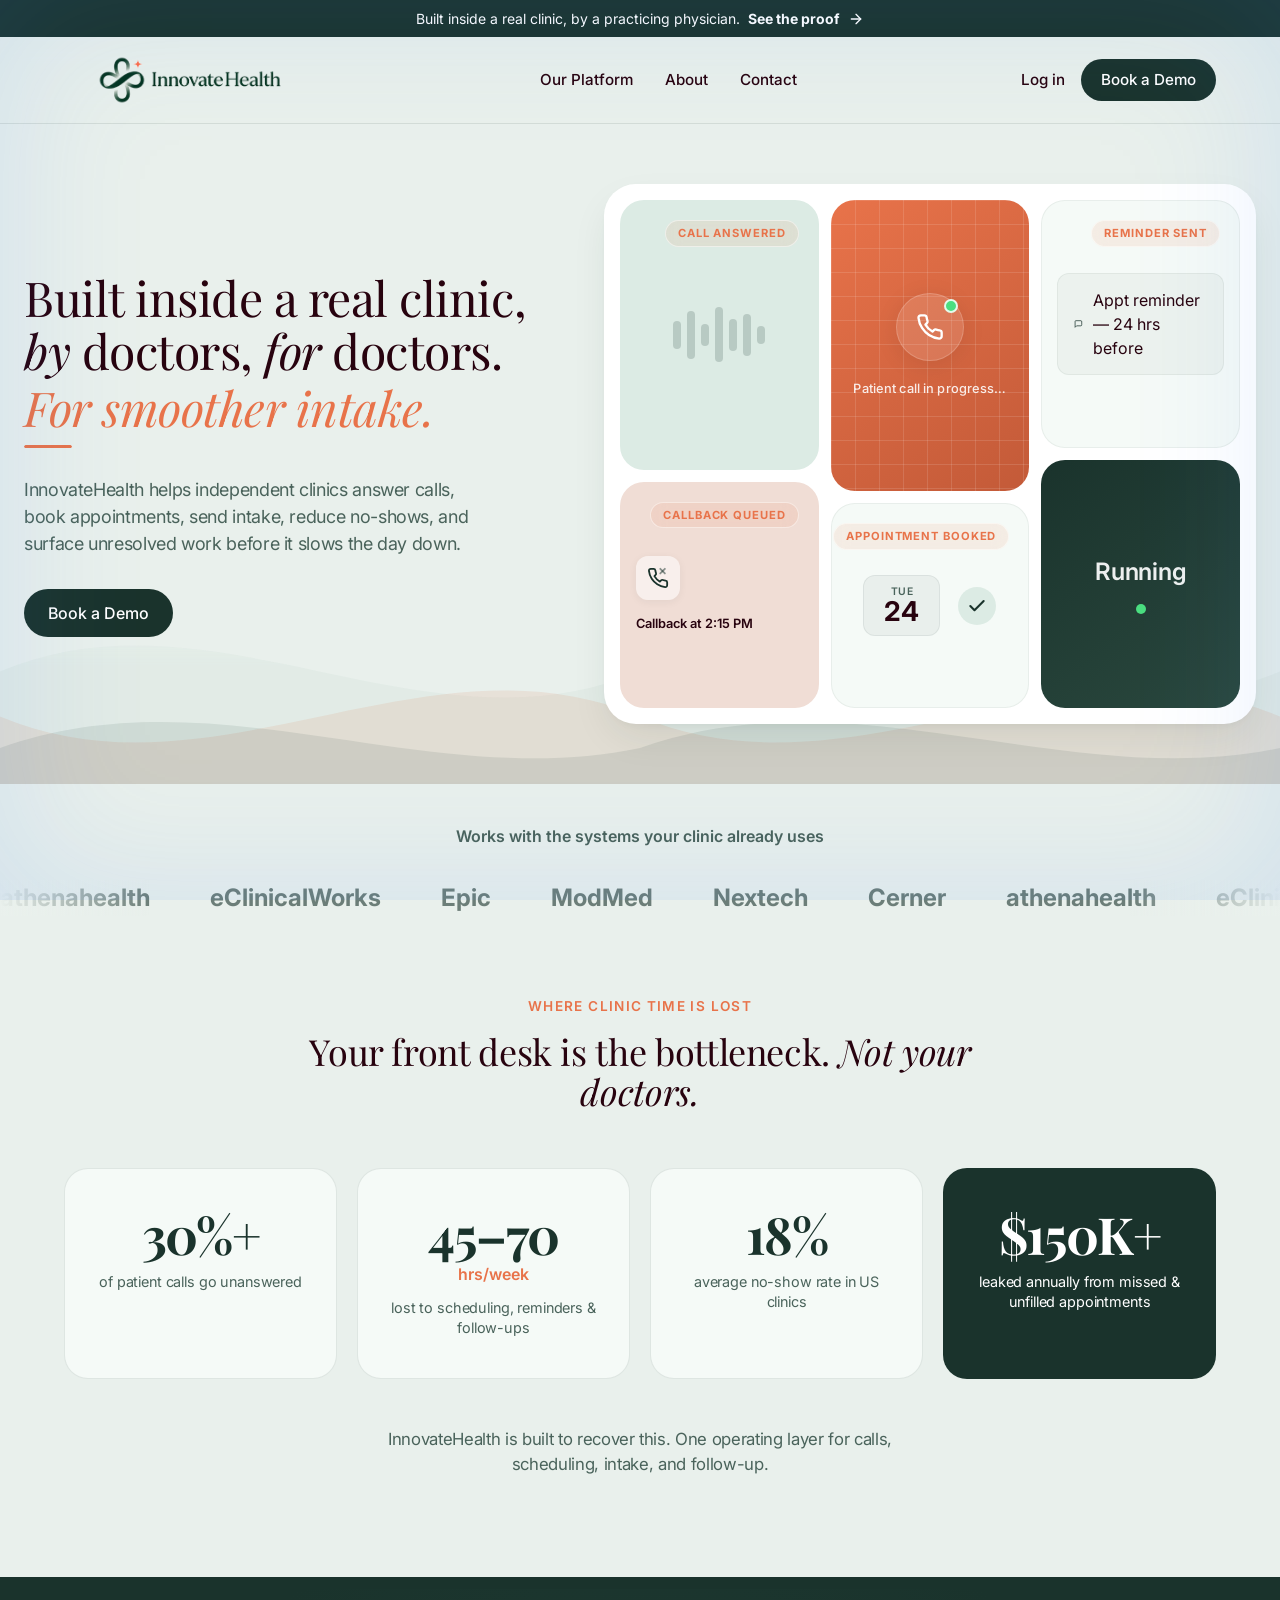
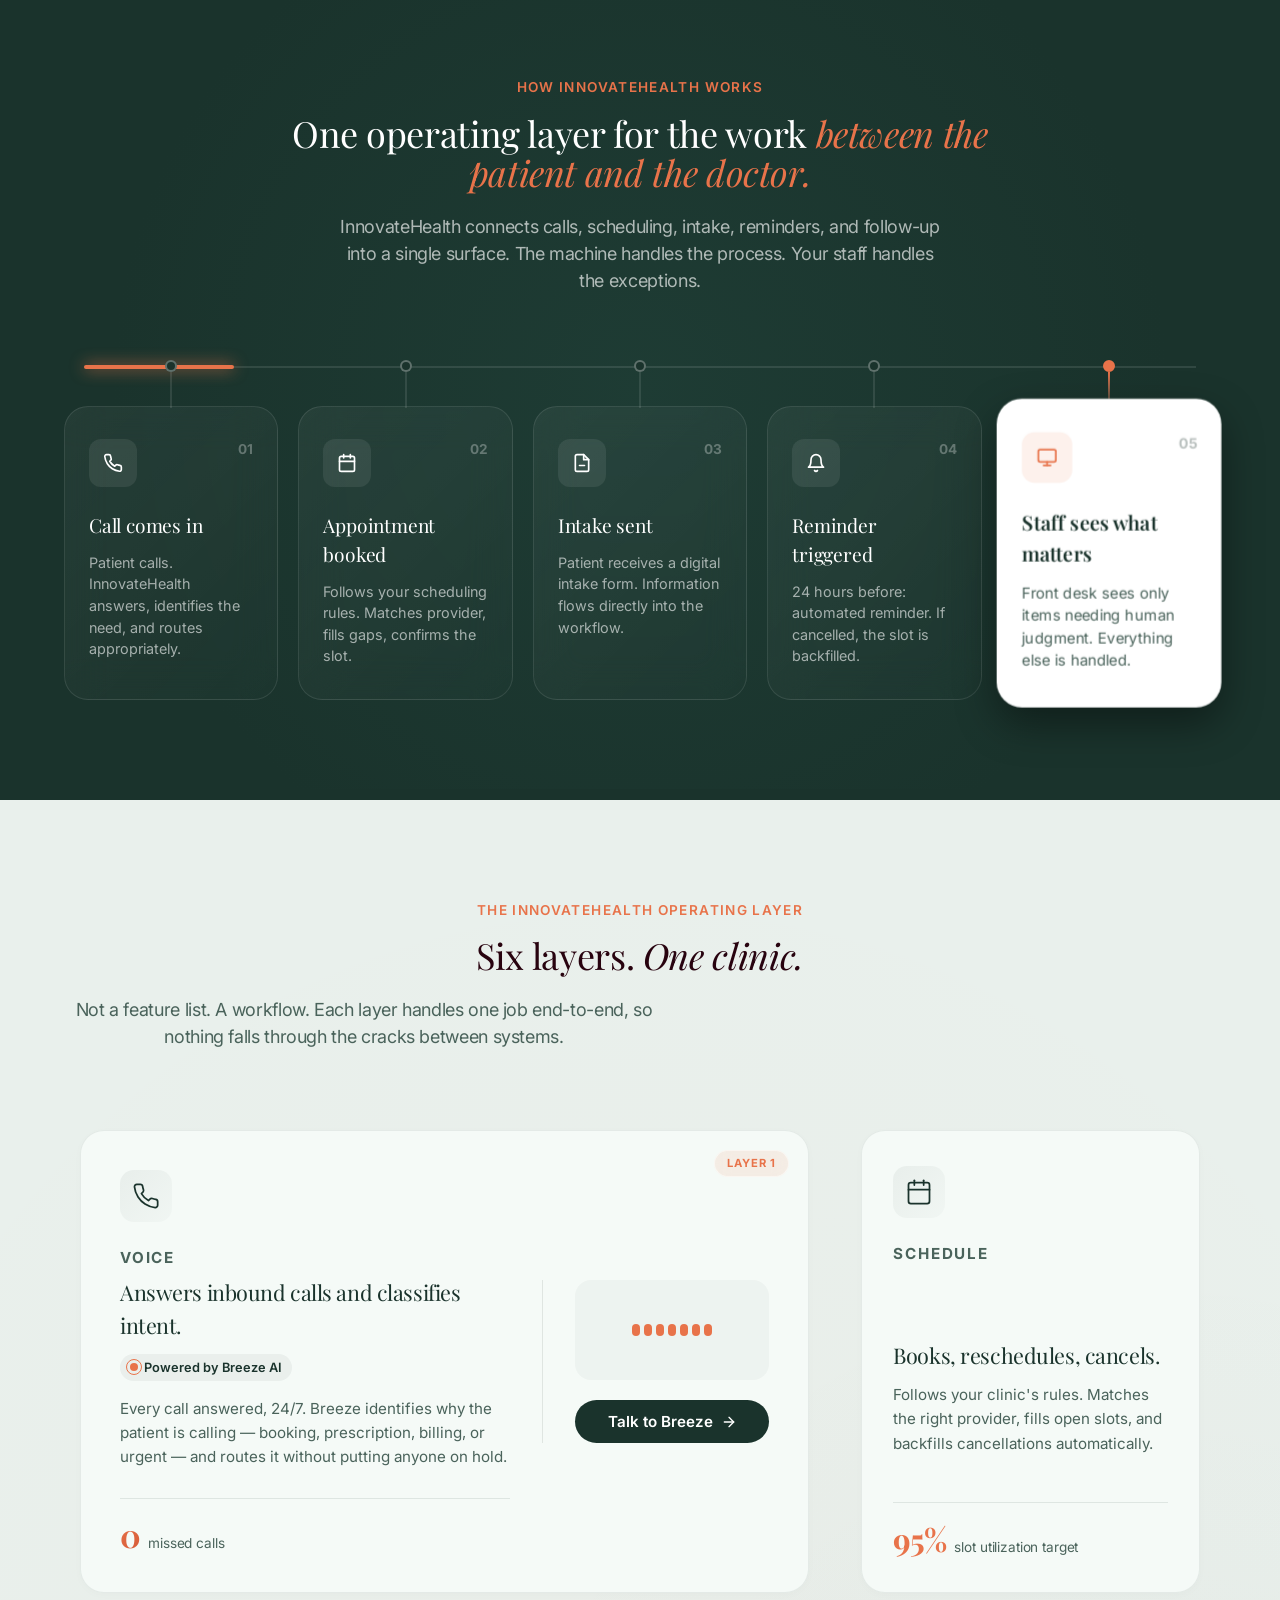
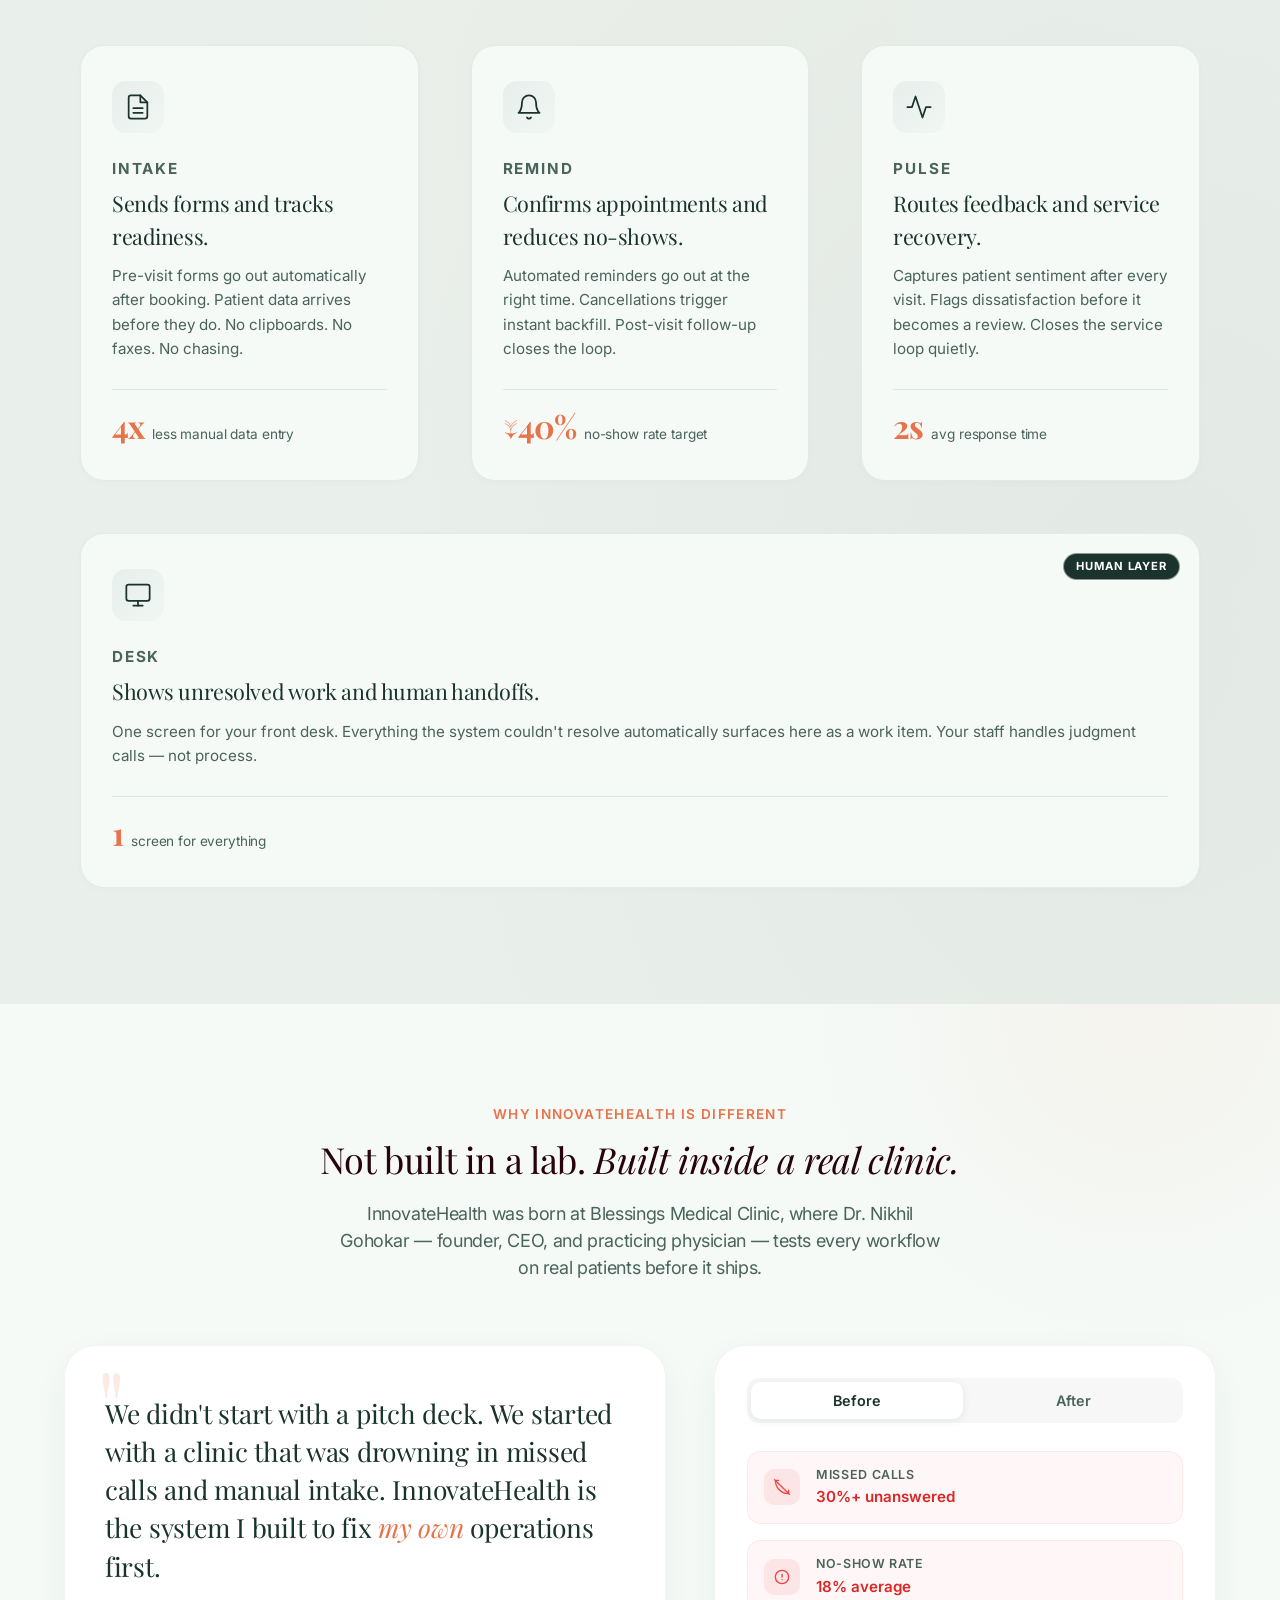
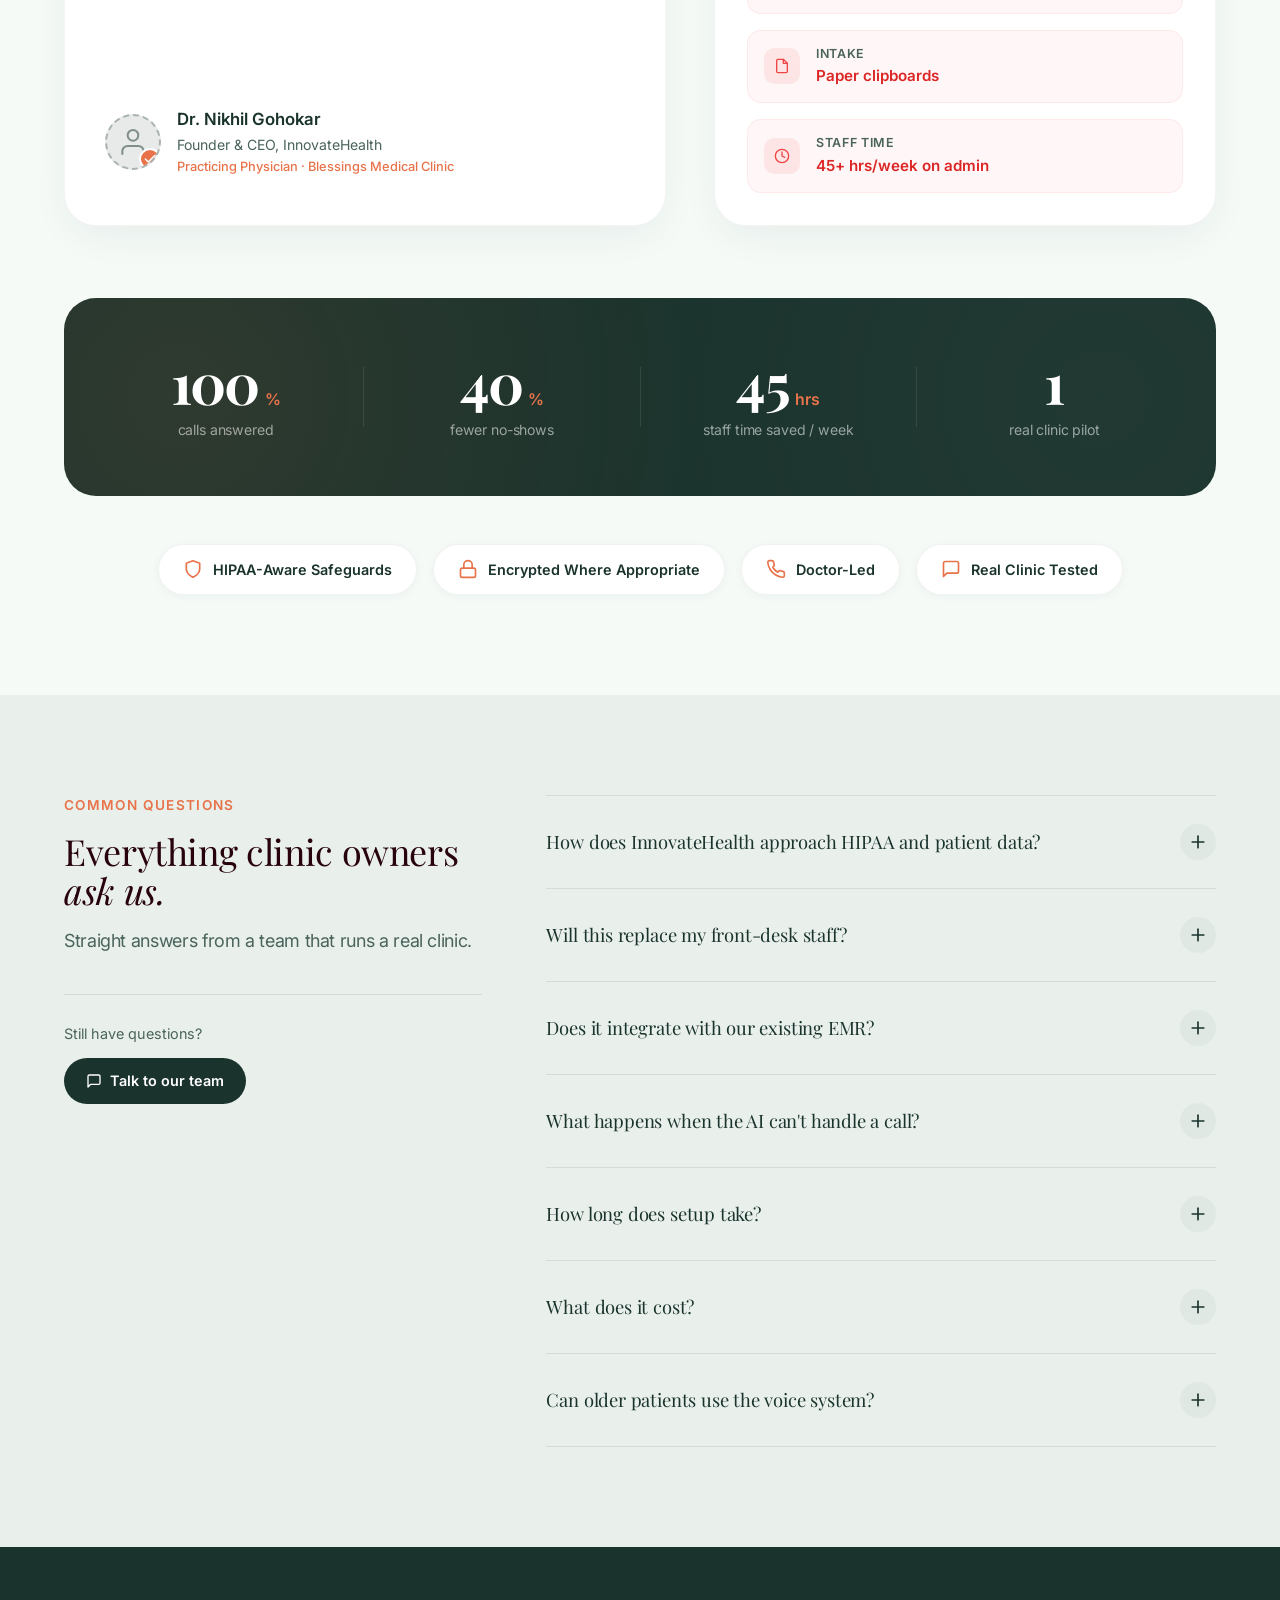
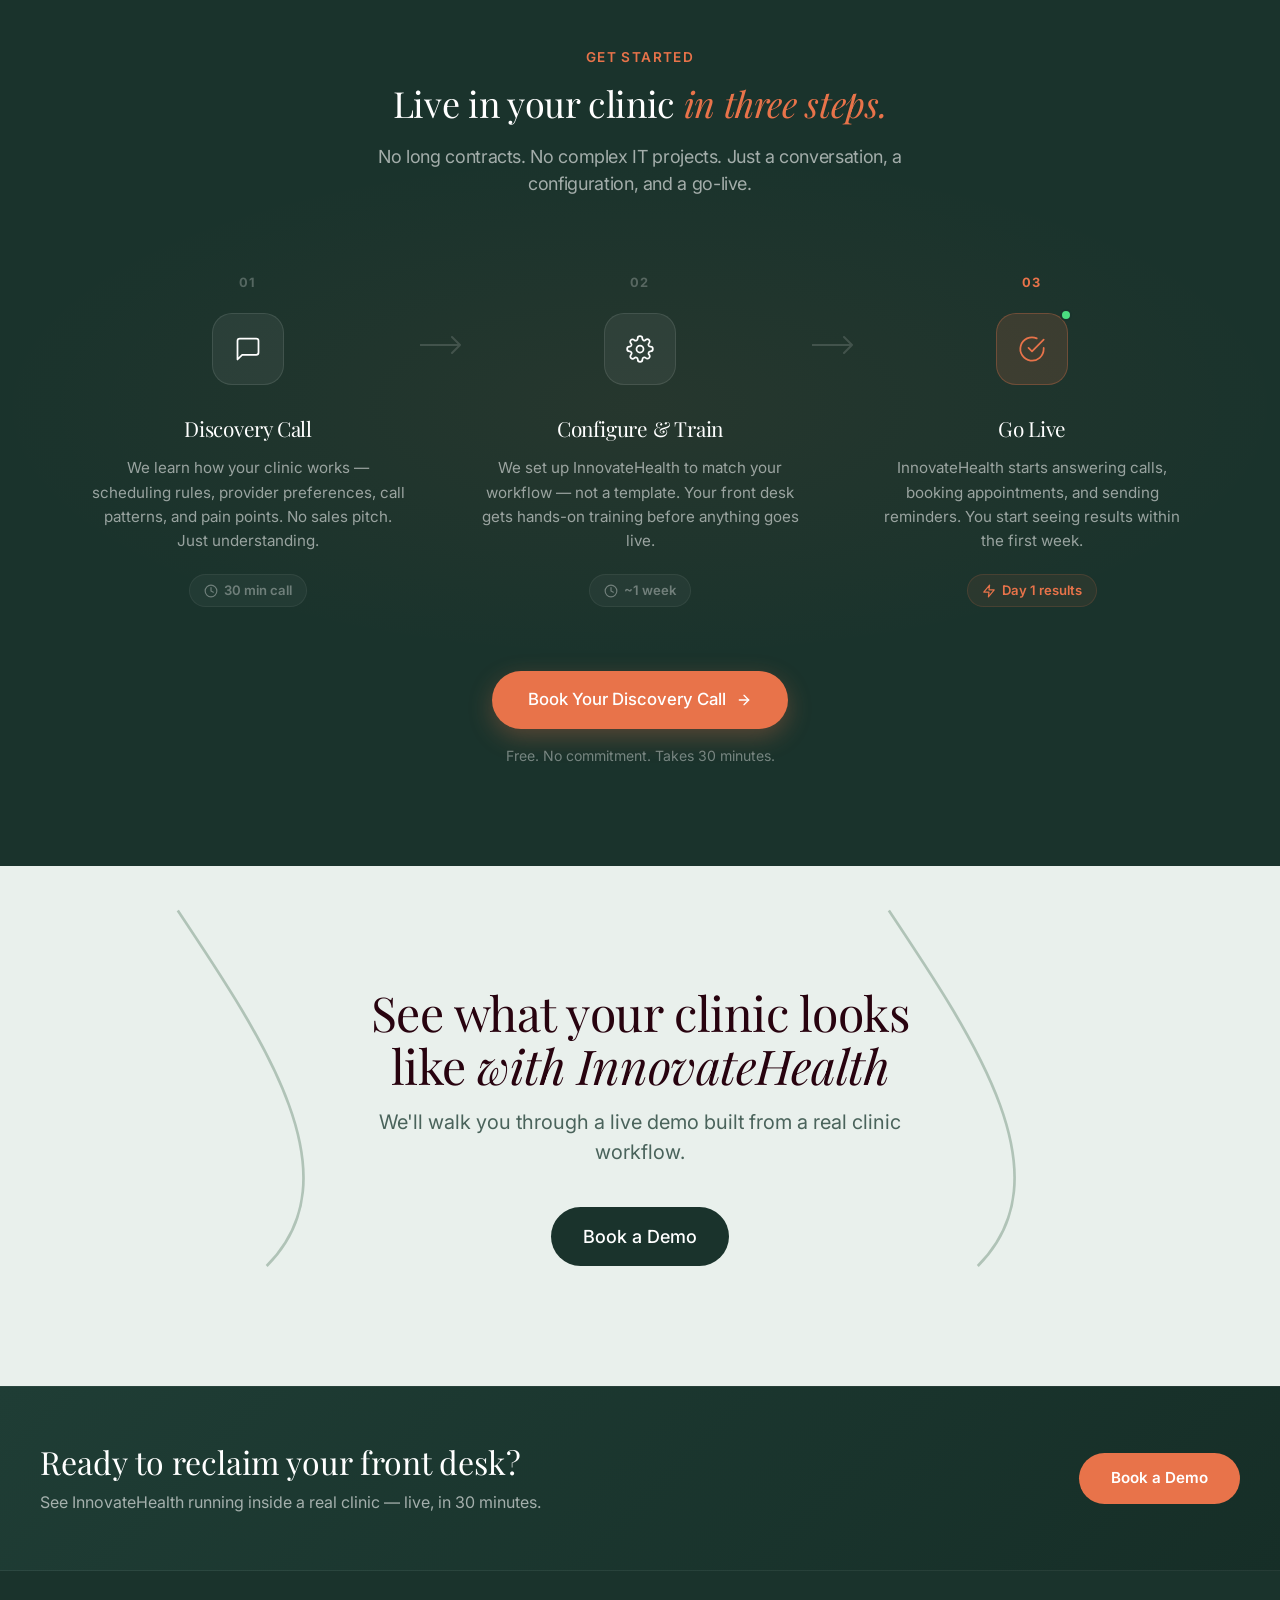
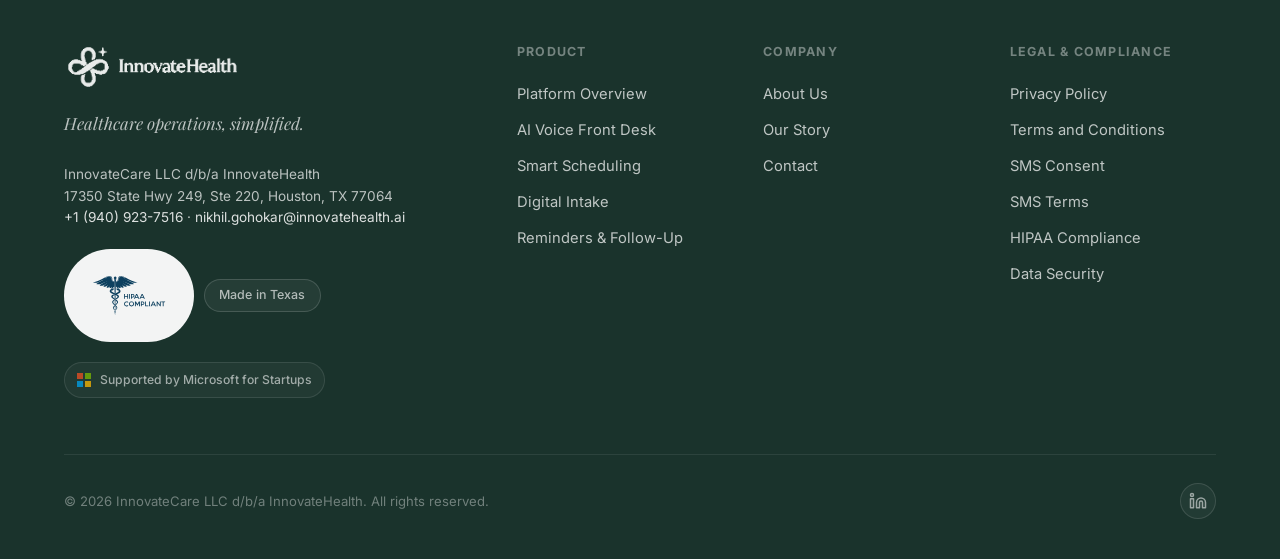
==== commit 507c2e52: "Add phone + address for TCR verification - fix unverifiable website rejection" ====
--- a/index.html
+++ b/index.html
@@ -3,7 +3,7 @@
 <head>
   <meta charset="UTF-8">
   <meta name="viewport" content="width=device-width, initial-scale=1.0">
-  <meta name="description" content="Explore the advantages of InnovateHealth's AI solutions over competitors. Learn how our technology enhances clinical efficiency and supports global standards.">
+  <meta name="description" content="InnovateHealth provides AI-powered front desk automation, appointment management, and clinical documentation (AI Scribe) for independent medical clinics. Built in Houston, TX by InnovateCare LLC.">
   <title>InnovateHealth — Built inside a real clinic, by doctors, for doctors</title>
   <link rel="preconnect" href="https://fonts.googleapis.com">
   <link rel="preconnect" href="https://fonts.gstatic.com" crossorigin>
@@ -913,6 +913,12 @@
           <div class="footer-brand-col">
             <img src="files/logos/innovatehealth-logo-light.png" alt="InnovateHealth" class="footer-brand-logo">
             <p class="footer-tagline">Healthcare operations, simplified.</p>
+            <p class="footer-contact-info" style="font-size: 0.85rem; color: rgba(255,255,255,0.7); margin-top: 8px; line-height: 1.6;">
+              InnovateCare LLC d/b/a InnovateHealth<br>
+              17350 State Hwy 249, Ste 220, Houston, TX 77064<br>
+              <a href="tel:+19409237516" style="color: rgba(255,255,255,0.85);">+1 (940) 923-7516</a> ·
+              <a href="mailto:nikhil.gohokar@innovatehealth.ai" style="color: rgba(255,255,255,0.85);">nikhil.gohokar@innovatehealth.ai</a>
+            </p>
             <div class="footer-badges">
               <a href="privacy.html#hipaa-compliance" class="footer-hipaa-badge" aria-label="Read about HIPAA safeguards">
                 <img src="files/logos/hipaa-compliant.svg" alt="HIPAA compliance information" class="footer-hipaa-logo">
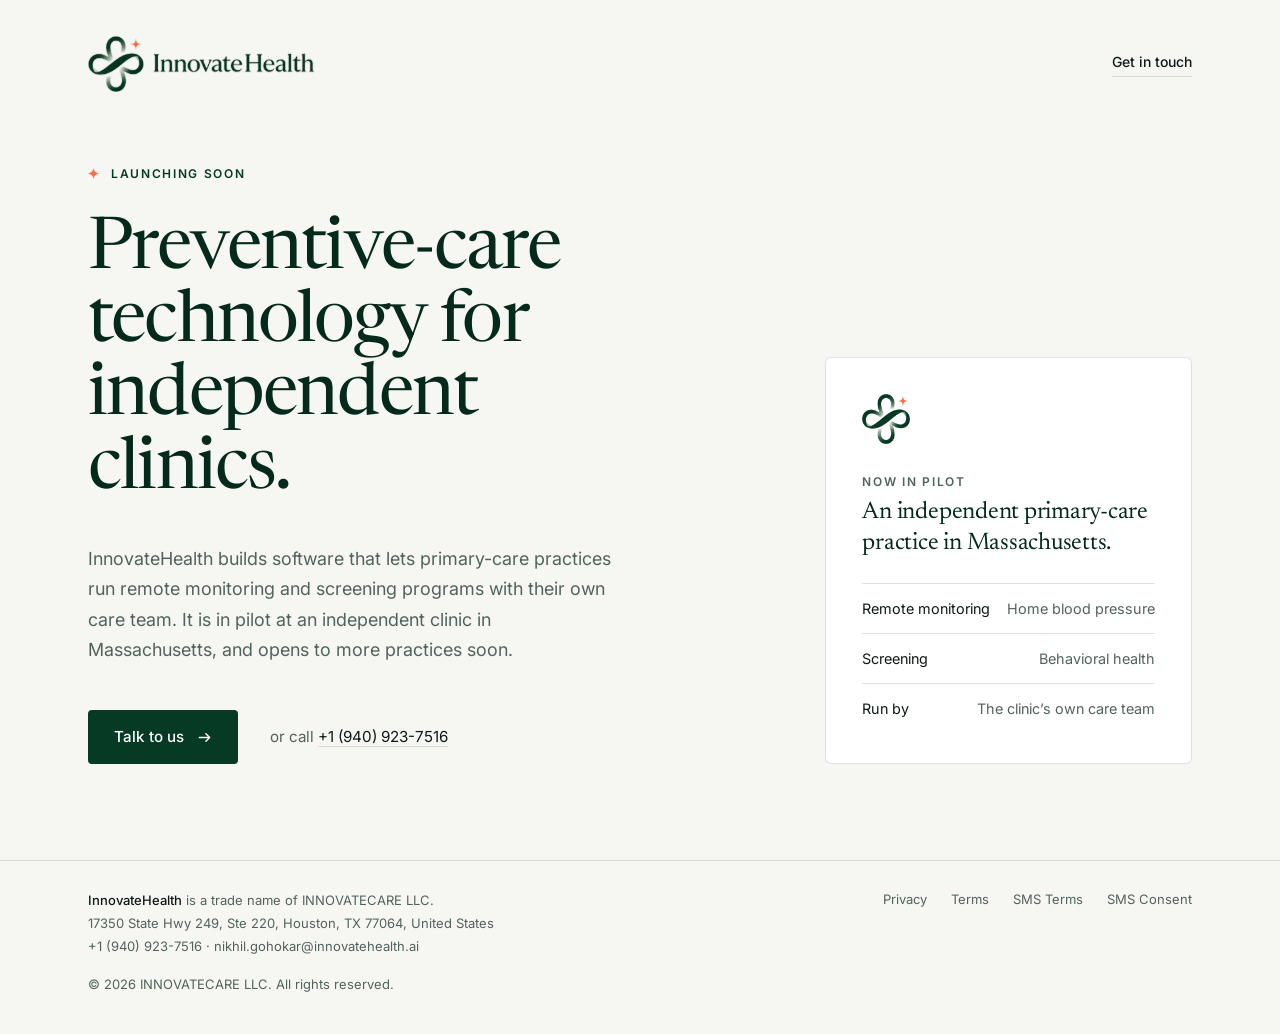
==== commit bdacd926: "Replace marketing home with launching-soon page - New standalone index.html: editorial serif headlin" ====
--- a/index.html
+++ b/index.html
@@ -3,989 +3,237 @@
 <head>
   <meta charset="UTF-8">
   <meta name="viewport" content="width=device-width, initial-scale=1.0">
-  <meta name="description" content="InnovateHealth provides AI-powered front desk automation, appointment management, and clinical documentation (AI Scribe) for independent medical clinics. Built in Houston, TX by InnovateCare LLC.">
-  <title>InnovateHealth — Built inside a real clinic, by doctors, for doctors</title>
+  <title>InnovateHealth — Launching soon</title>
+  <meta name="description" content="InnovateHealth builds preventive-care software for independent primary-care practices, now in pilot at a clinic in Massachusetts. A trade name of INNOVATECARE LLC.">
+  <meta name="theme-color" content="#F6F7F3">
+  <meta property="og:title" content="InnovateHealth — Launching soon">
+  <meta property="og:description" content="Preventive-care technology for independent clinics. Now in pilot in Massachusetts.">
+  <meta property="og:type" content="website">
+  <meta property="og:url" content="https://innovatehealth.ai/">
+  <link rel="canonical" href="https://innovatehealth.ai/">
+  <link rel="icon" type="image/png" sizes="32x32" href="files/logos/favicon-32x32.png">
+  <link rel="apple-touch-icon" sizes="180x180" href="files/logos/apple-touch-icon.png">
   <link rel="preconnect" href="https://fonts.googleapis.com">
   <link rel="preconnect" href="https://fonts.gstatic.com" crossorigin>
-  <link href="https://fonts.googleapis.com/css2?family=Inter:wght@400;500;600;700;800;900&display=swap" rel="stylesheet">
-  <link rel="stylesheet" href="styles.css?v=18">
-  <link rel="icon" type="image/png" sizes="32x32" href="files/logos/favicon-32x32.png">
-  <link rel="apple-touch-icon" sizes="180x180" href="files/logos/apple-touch-icon.png">
+  <link href="https://fonts.googleapis.com/css2?family=Inter:wght@400;500;600&family=Newsreader:opsz,wght@6..72,400;6..72,500&display=swap" rel="stylesheet">
+  <style>
+    /* Palette taken from the logo: the knot (forest) and the spark (coral).
+       Coral is a marker only — never body text, never a button. */
+    :root {
+      --forest: #073A25;
+      --forest-deep: #052A1B;
+      --spark: #FD6C4B;
+      --canvas: #F6F7F3;
+      --paper: #FFFFFF;
+      --ink: #0E1A15;
+      --muted: #52635B;            /* 6.1:1 on canvas */
+      --rule: rgba(7, 58, 37, 0.14);
+      --serif: "Newsreader", "Iowan Old Style", Georgia, serif;
+      --sans: "Inter", system-ui, -apple-system, "Segoe UI", sans-serif;
+    }
+    *, *::before, *::after { box-sizing: border-box; }
+    html, body { margin: 0; }
+    body {
+      min-height: 100vh;
+      display: flex;
+      flex-direction: column;
+      background: var(--canvas);
+      color: var(--ink);
+      font-family: var(--sans);
+      font-size: 16px;
+      line-height: 1.6;
+      -webkit-font-smoothing: antialiased;
+      text-rendering: optimizeLegibility;
+    }
+    a { color: inherit; }
+    a:focus-visible { outline: 2px solid var(--forest); outline-offset: 4px; border-radius: 2px; }
+    .wrap { width: 100%; max-width: 1200px; margin: 0 auto; padding: 0 48px; }
+
+    /* Header */
+    header { padding: 36px 0 0; }
+    header .wrap { display: flex; align-items: center; justify-content: space-between; }
+    .logo { display: block; line-height: 0; }
+    .logo img { height: 56px; width: auto; }
+    .header-link {
+      font-size: 0.875rem; font-weight: 500; color: var(--ink);
+      text-decoration: none; padding-bottom: 2px;
+      border-bottom: 1px solid var(--rule);
+      transition: border-color 180ms ease;
+    }
+    .header-link:hover { border-color: var(--forest); }
+
+    /* Hero */
+    main { flex: 1; display: flex; align-items: center; padding: 72px 0 96px; }
+    .grid {
+      display: grid;
+      grid-template-columns: minmax(0, 7fr) minmax(0, 4fr);
+      gap: 96px;
+      align-items: end;
+    }
+    .label {
+      display: flex; align-items: center; gap: 12px;
+      margin: 0 0 32px;
+      font-size: 0.75rem; font-weight: 600; letter-spacing: 0.14em; text-transform: uppercase;
+      color: var(--forest);
+    }
+    .label svg { width: 11px; height: 11px; flex: none; }
+    h1 {
+      margin: 0;
+      font-family: var(--serif);
+      font-optical-sizing: auto;
+      font-weight: 400;
+      font-size: clamp(2.6rem, 5.6vw, 5.25rem);
+      line-height: 1.02;
+      letter-spacing: -0.025em;
+      color: var(--forest-deep);
+      max-width: 12.5ch;
+    }
+    .lede {
+      margin: 36px 0 0; max-width: 33rem;
+      font-size: 1.125rem; line-height: 1.7; color: var(--muted);
+    }
+    .actions { display: flex; flex-wrap: wrap; align-items: center; gap: 16px 32px; margin-top: 44px; }
+    .btn {
+      display: inline-flex; align-items: center; gap: 12px;
+      padding: 15px 26px;
+      background: var(--forest); color: #FFFFFF;
+      border-radius: 4px;
+      font-weight: 500; font-size: 0.95rem; letter-spacing: 0.01em; text-decoration: none;
+      transition: background-color 180ms ease;
+    }
+    .btn:hover { background: var(--forest-deep); }
+    .btn svg { width: 15px; height: 15px; transition: transform 180ms ease; }
+    .btn:hover svg { transform: translateX(3px); }
+    .phone { font-size: 0.95rem; color: var(--muted); }
+    .phone a { color: var(--ink); text-decoration: none; border-bottom: 1px solid var(--rule); }
+    .phone a:hover { border-color: var(--forest); }
+
+    /* Pilot note — the one piece of substance, set like a printed card */
+    .pilot {
+      background: var(--paper);
+      border: 1px solid var(--rule);
+      border-radius: 6px;
+      padding: 36px 36px 30px;
+    }
+    .pilot-mark { display: block; width: 48px; height: auto; margin-bottom: 28px; }
+    .pilot h2 {
+      margin: 0 0 6px;
+      font-size: 0.75rem; font-weight: 600; letter-spacing: 0.14em; text-transform: uppercase;
+      color: var(--muted);
+    }
+    .pilot p {
+      margin: 0 0 24px;
+      font-family: var(--serif); font-size: 1.5rem; line-height: 1.3; letter-spacing: -0.01em;
+      color: var(--forest-deep);
+    }
+    .pilot ul { list-style: none; margin: 0; padding: 0; }
+    .pilot li {
+      display: flex; justify-content: space-between; gap: 16px;
+      padding: 13px 0;
+      border-top: 1px solid var(--rule);
+      font-size: 0.9rem; color: var(--ink);
+    }
+    .pilot li span { color: var(--muted); }
+
+    /* Footer */
+    footer { border-top: 1px solid var(--rule); padding: 28px 0 40px; font-size: 0.8125rem; color: var(--muted); }
+    footer .wrap { display: flex; flex-wrap: wrap; justify-content: space-between; gap: 16px 48px; }
+    footer address { font-style: normal; line-height: 1.75; }
+    footer address strong { color: var(--ink); font-weight: 500; }
+    footer address a { text-decoration: none; }
+    footer address a:hover { color: var(--forest); }
+    footer nav { display: flex; flex-wrap: wrap; gap: 6px 24px; align-items: flex-start; }
+    footer nav a { text-decoration: none; }
+    footer nav a:hover { color: var(--forest); }
+    .copy { width: 100%; margin: 0; }
+
+    /* A single quiet entrance; nothing for reduced-motion users */
+    @media (prefers-reduced-motion: no-preference) {
+      .in { opacity: 0; transform: translateY(8px); animation: in 700ms cubic-bezier(.2,.65,.2,1) forwards; }
+      .in.d1 { animation-delay: 60ms; } .in.d2 { animation-delay: 140ms; } .in.d3 { animation-delay: 240ms; }
+      @keyframes in { to { opacity: 1; transform: none; } }
+    }
+
+    @media (max-width: 980px) {
+      .wrap { padding: 0 32px; }
+      .grid { grid-template-columns: 1fr; gap: 64px; align-items: start; }
+      .pilot { max-width: 520px; }
+      main { padding: 56px 0 72px; }
+    }
+    @media (max-width: 560px) {
+      .wrap { padding: 0 22px; }
+      header { padding-top: 24px; }
+      .logo img { height: 40px; }
+      main { padding: 48px 0 56px; }
+      .label { margin-bottom: 24px; }
+      .lede { margin-top: 26px; font-size: 1.0625rem; }
+      .actions { margin-top: 34px; }
+      .pilot { padding: 28px 24px 22px; }
+      .pilot p { font-size: 1.3rem; }
+    }
+  </style>
 </head>
 <body>
-  <!-- Edge Glow Vignette (Parakeet-style) -->
-  <div class="edge-glow" aria-hidden="true"></div>
-
-  <!-- Announcement Bar -->
-  <div class="announcement-bar" id="announcement-bar">
-    <a href="about.html" class="announcement-link">
-      Built inside a real clinic, by a practicing physician. <strong>See the proof</strong>
-      <svg width="16" height="16" viewBox="0 0 24 24" fill="none" stroke="currentColor" stroke-width="2" stroke-linecap="round" stroke-linejoin="round"><line x1="5" y1="12" x2="19" y2="12"></line><polyline points="12 5 19 12 12 19"></polyline></svg>
-    </a>
-  </div>
-
-  <!-- Navigation -->
-  <nav class="navbar" id="main-nav">
-    <div class="nav-container">
-      <a href="index.html" class="nav-logo" aria-label="InnovateHealth Home">
-        <img src="files/logos/innovatehealth-logo-dark.png" alt="InnovateHealth" class="nav-logo-image">
+  <header>
+    <div class="wrap">
+      <a class="logo" href="/" aria-label="InnovateHealth home">
+        <img src="files/logos/innovatehealth-logo-dark@2x.png" alt="InnovateHealth" width="395" height="98">
       </a>
-
-      <div class="nav-links">
-        <a href="platform.html" class="nav-link">Our Platform</a>
-        <a href="about.html" class="nav-link">About</a>
-        <a href="contact.html" class="nav-link">Contact</a>
-      </div>
-
-      <div class="nav-actions">
-        <a href="contact.html" class="btn-login">Log in</a>
-        <a href="contact.html" class="btn-cta-nav" id="nav-cta">Book a Demo</a>
-        <button class="mobile-menu-btn" id="mobile-menu-btn" aria-label="Toggle menu" aria-expanded="false">
-          <svg width="24" height="24" viewBox="0 0 24 24" fill="none" stroke="currentColor" stroke-width="2" stroke-linecap="round" stroke-linejoin="round" class="icon-menu"><line x1="3" y1="12" x2="21" y2="12"></line><line x1="3" y1="6" x2="21" y2="6"></line><line x1="3" y1="18" x2="21" y2="18"></line></svg>
-          <svg width="24" height="24" viewBox="0 0 24 24" fill="none" stroke="currentColor" stroke-width="2" stroke-linecap="round" stroke-linejoin="round" class="icon-close" style="display: none;"><line x1="18" y1="6" x2="6" y2="18"></line><line x1="6" y1="6" x2="18" y2="18"></line></svg>
-        </button>
-      </div>
+      <a class="header-link" href="mailto:nikhil.gohokar@innovatehealth.ai?subject=InnovateHealth">Get in touch</a>
     </div>
-
-    <!-- Mobile Menu Drawer -->
-    <div class="mobile-menu-drawer" id="mobile-menu-drawer">
-      <div class="mobile-nav-links">
-        <a href="platform.html" class="mobile-nav-link">Our Platform</a>
-        <a href="about.html" class="mobile-nav-link">About</a>
-        <a href="contact.html" class="mobile-nav-link">Contact</a>
-      </div>
-      <div class="mobile-nav-footer">
-        <a href="contact.html" class="btn-login mobile-login">Log in</a>
-        <a href="contact.html" class="btn-cta-nav mobile-cta">Book a Demo</a>
-      </div>
+  </header>
+
+  <main>
+    <div class="wrap grid">
+      <section aria-labelledby="headline">
+        <p class="label in">
+          <svg viewBox="0 0 24 24" aria-hidden="true"><path fill="#FD6C4B" d="M12 0c.7 6.4 5 10.9 12 12-7 1.1-11.3 5.6-12 12-.7-6.4-5-10.9-12-12C7 10.9 11.3 6.4 12 0Z"/></svg>
+          Launching soon
+        </p>
+        <h1 id="headline" class="in d1">Preventive-care technology for independent clinics.</h1>
+        <p class="lede in d2">
+          InnovateHealth builds software that lets primary-care practices run remote monitoring
+          and screening programs with their own care team. It is in pilot at an independent
+          clinic in Massachusetts, and opens to more practices soon.
+        </p>
+        <div class="actions in d3">
+          <a class="btn" href="mailto:nikhil.gohokar@innovatehealth.ai?subject=InnovateHealth">
+            Talk to us
+            <svg viewBox="0 0 16 16" aria-hidden="true"><path fill="none" stroke="currentColor" stroke-width="1.5" stroke-linecap="round" stroke-linejoin="round" d="M2.5 8h11M9.5 4l4 4-4 4"/></svg>
+          </a>
+          <span class="phone">or call <a href="tel:+19409237516">+1 (940) 923-7516</a></span>
+        </div>
+      </section>
+
+      <aside class="pilot in d3" aria-labelledby="pilot-title">
+        <img class="pilot-mark" src="files/logos/innovatehealth-mark-dark@2x.png" alt="" width="332" height="340">
+        <h2 id="pilot-title">Now in pilot</h2>
+        <p>An independent primary-care practice in Massachusetts.</p>
+        <ul>
+          <li>Remote monitoring <span>Home blood pressure</span></li>
+          <li>Screening <span>Behavioral health</span></li>
+          <li>Run by <span>The clinic’s own care team</span></li>
+        </ul>
+      </aside>
     </div>
-  </nav>
-
-  <main id="main-content">
-    <!-- Hero Section -->
-    <section class="hero" id="hero">
-      <!-- Hero Atmosphere -->
-      <div class="hero-atmosphere" aria-hidden="true">
-        <!-- Band 1: Back — Sage/Mint Green (#C1D7CD) -->
-        <div class="atmos-track atmos-track-1">
-          <svg class="atmos-band" viewBox="0 0 1800 400" preserveAspectRatio="none">
-            <path d="M0 150 C 300 -50, 600 350, 900 150 C 1200 -50, 1500 350, 1800 150 L1800 400 L0 400 Z" fill="#C1D7CD"/>
-          </svg>
-          <svg class="atmos-band" viewBox="0 0 1800 400" preserveAspectRatio="none">
-            <path d="M0 150 C 300 -50, 600 350, 900 150 C 1200 -50, 1500 350, 1800 150 L1800 400 L0 400 Z" fill="#C1D7CD"/>
-          </svg>
-        </div>
-        
-        <!-- Band 2: Middle — Warm Coral/Blush (#DE7B54) -->
-        <div class="atmos-track atmos-track-2">
-          <svg class="atmos-band" viewBox="0 0 1800 400" preserveAspectRatio="none">
-            <path d="M0 250 C 300 450, 600 50, 900 250 C 1200 450, 1500 50, 1800 250 L1800 400 L0 400 Z" fill="#DE7B54"/>
-          </svg>
-          <svg class="atmos-band" viewBox="0 0 1800 400" preserveAspectRatio="none">
-            <path d="M0 250 C 300 450, 600 50, 900 250 C 1200 450, 1500 50, 1800 250 L1800 400 L0 400 Z" fill="#DE7B54"/>
-          </svg>
-        </div>
-        
-        <!-- Band 3: Front — Dark Green (#1A362D) -->
-        <div class="atmos-track atmos-track-3">
-          <svg class="atmos-band" viewBox="0 0 1800 400" preserveAspectRatio="none">
-            <path d="M0 320 C 300 150, 600 420, 900 320 C 1200 150, 1500 420, 1800 320 L1800 400 L0 400 Z" fill="#1A362D"/>
-          </svg>
-          <svg class="atmos-band" viewBox="0 0 1800 400" preserveAspectRatio="none">
-            <path d="M0 320 C 300 150, 600 420, 900 320 C 1200 150, 1500 420, 1800 320 L1800 400 L0 400 Z" fill="#1A362D"/>
-          </svg>
-        </div>
-      </div>
-      <div class="hero-container">
-        <div class="hero-content">
-          <h1 class="hero-title">
-            Built inside a real clinic, <em>by</em> doctors, <em>for</em> doctors.
-          </h1>
-          <div class="hero-rotating-line" aria-live="polite">
-            <span class="rotating-text" id="rotating-text">For smoother intake.</span>
-            <div class="rotating-progress" aria-hidden="true">
-              <div class="rotating-progress-bar" id="rotating-progress-bar"></div>
-            </div>
-          </div>
-          <p class="hero-subnote">
-            InnovateHealth helps independent clinics answer calls, book appointments, send intake, reduce no-shows, and surface unresolved work before it slows the day down.
-          </p>
-          <div class="hero-actions">
-            <a href="contact.html" class="btn-primary" id="hero-cta">Book a Demo</a>
-          </div>
-        </div>
-        <div class="hero-visual">
-          <div class="bento-container">
-            <!-- Column 1: Call Answered + Callback Queued -->
-            <div class="bento-col">
-              <div class="bento-card tall-55 bg-sage-light">
-                <div class="waveform-visual">
-                  <span class="wave-bar" style="--i:0"></span>
-                  <span class="wave-bar" style="--i:1"></span>
-                  <span class="wave-bar" style="--i:2"></span>
-                  <span class="wave-bar" style="--i:3"></span>
-                  <span class="wave-bar" style="--i:4"></span>
-                  <span class="wave-bar" style="--i:5"></span>
-                  <span class="wave-bar" style="--i:6"></span>
-                </div>
-                <div class="bento-badge">Call Answered</div>
-              </div>
-              <div class="bento-card tall-45 bg-blush">
-                <div class="callback-content">
-                  <div class="callback-icon">
-                    <svg width="22" height="22" viewBox="0 0 24 24" fill="none" stroke="#1A332C" stroke-width="2" stroke-linecap="round" stroke-linejoin="round">
-                      <path d="M22 16.92v3a2 2 0 0 1-2.18 2 19.79 19.79 0 0 1-8.63-3.07 19.5 19.5 0 0 1-6-6 19.79 19.79 0 0 1-3.07-8.67A2 2 0 0 1 4.11 2h3a2 2 0 0 1 2 1.72c.127.96.361 1.903.7 2.81a2 2 0 0 1-.45 2.11L8.09 9.91a16 16 0 0 0 6 6l1.27-1.27a2 2 0 0 1 2.11-.45c.907.339 1.85.573 2.81.7A2 2 0 0 1 22 16.92z"/>
-                      <path d="M14.5 2l5 5" opacity="0.5"/>
-                      <path d="M19.5 2l-5 5" opacity="0.5"/>
-                    </svg>
-                  </div>
-                  <div class="callback-info">
-                    <span class="callback-time">Callback at 2:15 PM</span>
-                  </div>
-                </div>
-                <div class="bento-badge">Callback Queued</div>
-              </div>
-            </div>
-            <!-- Column 2: Call in Progress + Appointment Booked -->
-            <div class="bento-col">
-              <div class="bento-card tall-60 gradient-coral">
-                <div class="bento-grid-pattern"></div>
-                <div class="call-status-display">
-                  <div class="call-status-icon">
-                    <svg width="28" height="28" viewBox="0 0 24 24" fill="none" stroke="white" stroke-width="2" stroke-linecap="round" stroke-linejoin="round">
-                      <path d="M22 16.92v3a2 2 0 0 1-2.18 2 19.79 19.79 0 0 1-8.63-3.07 19.5 19.5 0 0 1-6-6 19.79 19.79 0 0 1-3.07-8.67A2 2 0 0 1 4.11 2h3a2 2 0 0 1 2 1.72c.127.96.361 1.903.7 2.81a2 2 0 0 1-.45 2.11L8.09 9.91a16 16 0 0 0 6 6l1.27-1.27a2 2 0 0 1 2.11-.45c.907.339 1.85.573 2.81.7A2 2 0 0 1 22 16.92z"/>
-                    </svg>
-                    <span class="call-pulse-dot"></span>
-                  </div>
-                  <span class="call-status-text">Patient call in progress…</span>
-                </div>
-              </div>
-              <div class="bento-card tall-40 bg-white">
-                <div class="booking-content">
-                  <div class="date-block">
-                    <span class="date-day">Tue</span>
-                    <span class="date-num">24</span>
-                  </div>
-                  <div class="booking-check">
-                    <svg width="20" height="20" viewBox="0 0 24 24" fill="none" stroke="#1A332C" stroke-width="2.5" stroke-linecap="round" stroke-linejoin="round">
-                      <polyline points="20 6 9 17 4 12"></polyline>
-                    </svg>
-                  </div>
-                </div>
-                <div class="bento-badge">Appointment Booked</div>
-              </div>
-            </div>
-            <!-- Column 3: Reminder Sent + Running -->
-            <div class="bento-col">
-              <div class="bento-card tall-50 bg-white">
-                <div class="reminder-content">
-                  <div class="reminder-bubble">
-                    <svg width="18" height="18" viewBox="0 0 24 24" fill="none" stroke="#1A332C" stroke-width="2" stroke-linecap="round" stroke-linejoin="round">
-                      <path d="M21 15a2 2 0 0 1-2 2H7l-4 4V5a2 2 0 0 1 2-2h14a2 2 0 0 1 2 2z"></path>
-                    </svg>
-                    <span class=”reminder-text”>Appt reminder — 24 hrs before</span>
-                  </div>
-                </div>
-                <div class="bento-badge">Reminder Sent</div>
-              </div>
-              <div class="bento-card tall-50 gradient-green">
-                <div class="running-status">
-                  <span class="running-label">Running</span>
-                  <span class="running-pulse-dot"></span>
-                </div>
-              </div>
-            </div>
-          </div>
-        </div>
-      </div>
-    </section>
-
-    <!-- Section 1: Trust Strip -->
-    <section class="logo-strip" id="logo-strip">
-      <p class="logo-strip-label animate-on-scroll">Works with the systems your clinic already uses</p>
-      <div class="logo-scroll-wrapper">
-        <div class="logo-scroll">
-          <span class="partner-logo">athenahealth</span>
-          <span class="partner-logo">eClinicalWorks</span>
-          <span class="partner-logo">Epic</span>
-          <span class="partner-logo">ModMed</span>
-          <span class="partner-logo">Nextech</span>
-          <span class="partner-logo">Cerner</span>
-          <span class="partner-logo">athenahealth</span>
-          <span class="partner-logo">eClinicalWorks</span>
-          <span class="partner-logo">Epic</span>
-          <span class="partner-logo">ModMed</span>
-          <span class="partner-logo">Nextech</span>
-          <span class="partner-logo">Cerner</span>
-        </div>
-      </div>
-    </section>
-
-    <!-- Section 2: The Problem — In Numbers -->
-    <section class="problem-section" id="problem">
-      <div class="container">
-        <div class="problem-inner animate-on-scroll">
-          <p class="problem-eyebrow">Where clinic time is lost</p>
-          <h2 class="section-headline">Your front desk is the bottleneck. <span class="accent-text">Not your doctors.</span></h2>
-        </div>
-        <div class="stats-grid">
-          <div class="stat-card animate-on-scroll">
-            <span class="stat-number">30%+</span>
-            <span class="stat-label">of patient calls go unanswered</span>
-          </div>
-          <div class="stat-card animate-on-scroll delay-100">
-            <span class="stat-number">45–70</span>
-            <span class="stat-unit">hrs/week</span>
-            <span class="stat-label">lost to scheduling, reminders & follow-ups</span>
-          </div>
-          <div class="stat-card animate-on-scroll delay-200">
-            <span class="stat-number">18%</span>
-            <span class="stat-label">average no-show rate in US clinics</span>
-          </div>
-          <div class="stat-card stat-card-accent animate-on-scroll delay-300">
-            <span class="stat-number">$150K+</span>
-            <span class="stat-label">leaked annually from missed & unfilled appointments</span>
-          </div>
-        </div>
-        <p class="stats-footnote animate-on-scroll delay-300">InnovateHealth is built to recover this. One operating layer for calls, scheduling, intake, and follow-up.</p>
-      </div>
-    </section>
-
-    <!-- Section 3: The Operating Layer -->
-    <section class="operating-section" id="operating-layer">
-      <!-- Background glow effect -->
-      <div class="operating-bg-glow" aria-hidden="true"></div>
-      
-      <div class="container relative z-10">
-        <div class="operating-header animate-on-scroll">
-          <p class="section-eyebrow">How InnovateHealth works</p>
-          <h2 class="section-headline">One operating layer for the work <span class="accent-text">between the patient and the doctor.</span></h2>
-          <p class="section-desc">InnovateHealth connects calls, scheduling, intake, reminders, and follow-up into a single surface. The machine handles the process. Your staff handles the exceptions.</p>
-        </div>
-
-        <!-- Premium Pipeline Workflow -->
-        <div class="pipeline-container animate-on-scroll delay-100">
-          <div class="pipeline-track-wrapper" aria-hidden="true">
-            <div class="pipeline-track"></div>
-            <div class="pipeline-glow"></div>
-          </div>
-          
-          <div class="pipeline-grid">
-            <!-- Step 1 -->
-            <div class="pipeline-item">
-              <div class="pipeline-node"></div>
-              <div class="pipeline-card">
-                <div class="card-header">
-                  <div class="card-icon">
-                    <svg width="20" height="20" viewBox="0 0 24 24" fill="none" stroke="currentColor" stroke-width="2" stroke-linecap="round" stroke-linejoin="round"><path d="M22 16.92v3a2 2 0 0 1-2.18 2 19.79 19.79 0 0 1-8.63-3.07 19.5 19.5 0 0 1-6-6 19.79 19.79 0 0 1-3.07-8.67A2 2 0 0 1 4.11 2h3a2 2 0 0 1 2 1.72 12.84 12.84 0 0 0 .7 2.81 2 2 0 0 1-.45 2.11L8.09 9.91a16 16 0 0 0 6 6l1.27-1.27a2 2 0 0 1 2.11-.45 12.84 12.84 0 0 0 2.81.7A2 2 0 0 1 22 16.92z"/></svg>
-                  </div>
-                  <span class="step-label">01</span>
-                </div>
-                <h3>Call comes in</h3>
-                <p>Patient calls. InnovateHealth answers, identifies the need, and routes appropriately.</p>
-              </div>
-            </div>
-
-            <!-- Step 2 -->
-            <div class="pipeline-item">
-              <div class="pipeline-node"></div>
-              <div class="pipeline-card">
-                <div class="card-header">
-                  <div class="card-icon">
-                    <svg width="20" height="20" viewBox="0 0 24 24" fill="none" stroke="currentColor" stroke-width="2" stroke-linecap="round" stroke-linejoin="round"><rect x="3" y="4" width="18" height="18" rx="2" ry="2"/><line x1="16" y1="2" x2="16" y2="6"/><line x1="8" y1="2" x2="8" y2="6"/><line x1="3" y1="10" x2="21" y2="10"/></svg>
-                  </div>
-                  <span class="step-label">02</span>
-                </div>
-                <h3>Appointment booked</h3>
-                <p>Follows your scheduling rules. Matches provider, fills gaps, confirms the slot.</p>
-              </div>
-            </div>
-
-            <!-- Step 3 -->
-            <div class="pipeline-item">
-              <div class="pipeline-node"></div>
-              <div class="pipeline-card">
-                <div class="card-header">
-                  <div class="card-icon">
-                    <svg width="20" height="20" viewBox="0 0 24 24" fill="none" stroke="currentColor" stroke-width="2" stroke-linecap="round" stroke-linejoin="round"><path d="M14 2H6a2 2 0 0 0-2 2v16a2 2 0 0 0 2 2h12a2 2 0 0 0 2-2V8z"/><polyline points="14 2 14 8 20 8"/><line x1="9" y1="15" x2="15" y2="15"/></svg>
-                  </div>
-                  <span class="step-label">03</span>
-                </div>
-                <h3>Intake sent</h3>
-                <p>Patient receives a digital intake form. Information flows directly into the workflow.</p>
-              </div>
-            </div>
-
-            <!-- Step 4 -->
-            <div class="pipeline-item">
-              <div class="pipeline-node"></div>
-              <div class="pipeline-card">
-                <div class="card-header">
-                  <div class="card-icon">
-                    <svg width="20" height="20" viewBox="0 0 24 24" fill="none" stroke="currentColor" stroke-width="2" stroke-linecap="round" stroke-linejoin="round"><path d="M18 8A6 6 0 0 0 6 8c0 7-3 9-3 9h18s-3-2-3-9"/><path d="M13.73 21a2 2 0 0 1-3.46 0"/></svg>
-                  </div>
-                  <span class="step-label">04</span>
-                </div>
-                <h3>Reminder triggered</h3>
-                <p>24 hours before: automated reminder. If cancelled, the slot is backfilled.</p>
-              </div>
-            </div>
-
-            <!-- Step 5 (Final) -->
-            <div class="pipeline-item final">
-              <div class="pipeline-node"></div>
-              <div class="pipeline-card">
-                <div class="card-header">
-                  <div class="card-icon">
-                    <svg width="20" height="20" viewBox="0 0 24 24" fill="none" stroke="currentColor" stroke-width="2" stroke-linecap="round" stroke-linejoin="round"><rect x="2" y="3" width="20" height="14" rx="2" ry="2"/><line x1="8" y1="21" x2="16" y2="21"/><line x1="12" y1="17" x2="12" y2="21"/></svg>
-                  </div>
-                  <span class="step-label">05</span>
-                </div>
-                <h3>Staff sees what matters</h3>
-                <p>Front desk sees only items needing human judgment. Everything else is handled.</p>
-              </div>
-            </div>
-          </div>
-        </div>
-      </div>
-    </section>
-
-    <!-- Section 4: Layer 1 -->
-    <section class="capabilities-section" id="capabilities">
-      <div class="container">
-        <div class="capabilities-header animate-on-scroll">
-          <p class="section-eyebrow">The InnovateHealth operating layer</p>
-          <h2 class="section-headline">Six layers. <span class="accent-text">One clinic.</span></h2>
-          <p class="section-desc">Not a feature list. A workflow. Each layer handles one job end-to-end, so nothing falls through the cracks between systems.</p>
-        </div>
-
-        <div class="bento-grid">
-
-          <!-- Voice — Large hero card -->
-          <div class="bento-card bento-wide bento-voice-hero animate-on-scroll">
-            <div class="bento-card-inner">
-              <div class="bento-badge">Layer 1</div>
-              <div class="bento-voice-content">
-                <div class="bento-voice-text">
-                  <div class="bento-icon-wrap">
-                    <svg width="28" height="28" viewBox="0 0 24 24" fill="none" stroke="currentColor" stroke-width="1.5" stroke-linecap="round" stroke-linejoin="round"><path d="M22 16.92v3a2 2 0 0 1-2.18 2 19.79 19.79 0 0 1-8.63-3.07 19.5 19.5 0 0 1-6-6 19.79 19.79 0 0 1-3.07-8.67A2 2 0 0 1 4.11 2h3a2 2 0 0 1 2 1.72 12.84 12.84 0 0 0 .7 2.81 2 2 0 0 1-.45 2.11L8.09 9.91a16 16 0 0 0 6 6l1.27-1.27a2 2 0 0 1 2.11-.45 12.84 12.84 0 0 0 2.81.7A2 2 0 0 1 22 16.92z"/></svg>
-                  </div>
-                  <p class="layer-label">Voice</p>
-                  <h3>Answers inbound calls and classifies intent.</h3>
-                  <div class="powered-by-breeze">
-                    <span class="pulse-dot"></span> Powered by Breeze AI
-                  </div>
-                  <p>Every call answered, 24/7. Breeze identifies why the patient is calling — booking, prescription, billing, or urgent — and routes it without putting anyone on hold.</p>
-                  <div class="bento-stat">
-                    <span class="bento-stat-number gradient-text">0</span>
-                    <span class="bento-stat-label">missed calls</span>
-                  </div>
-                </div>
-                <div class="bento-voice-demo">
-                  <div class="demo-visual">
-                    <div class="breeze-waveform active">
-                      <span class="bar"></span>
-                      <span class="bar"></span>
-                      <span class="bar"></span>
-                      <span class="bar"></span>
-                      <span class="bar"></span>
-                      <span class="bar"></span>
-                      <span class="bar"></span>
-                    </div>
-                  </div>
-                  <button class="breeze-cta-btn" onclick="document.getElementById('breezeFab').click()">
-                    Talk to Breeze <svg width="16" height="16" viewBox="0 0 24 24" fill="none" stroke="currentColor" stroke-width="2" stroke-linecap="round" stroke-linejoin="round"><path d="M5 12h14"/><path d="m12 5 7 7-7 7"/></svg>
-                  </button>
-                </div>
-              </div>
-            </div>
-          </div>
-
-          <!-- Schedule -->
-          <div class="bento-card animate-on-scroll delay-100">
-            <div class="bento-card-inner">
-              <div class="bento-icon-wrap">
-                <svg width="28" height="28" viewBox="0 0 24 24" fill="none" stroke="currentColor" stroke-width="1.5" stroke-linecap="round" stroke-linejoin="round"><rect x="3" y="4" width="18" height="18" rx="2" ry="2"/><line x1="16" y1="2" x2="16" y2="6"/><line x1="8" y1="2" x2="8" y2="6"/><line x1="3" y1="10" x2="21" y2="10"/></svg>
-              </div>
-              <p class="layer-label">Schedule</p>
-              <h3>Books, reschedules, cancels.</h3>
-              <p>Follows your clinic's rules. Matches the right provider, fills open slots, and backfills cancellations automatically.</p>
-              <div class="bento-stat">
-                <span class="bento-stat-number">95%</span>
-                <span class="bento-stat-label">slot utilization target</span>
-              </div>
-            </div>
-          </div>
-
-          <!-- Intake -->
-          <div class="bento-card animate-on-scroll delay-200">
-            <div class="bento-card-inner">
-              <div class="bento-icon-wrap">
-                <svg width="28" height="28" viewBox="0 0 24 24" fill="none" stroke="currentColor" stroke-width="1.5" stroke-linecap="round" stroke-linejoin="round"><path d="M14 2H6a2 2 0 0 0-2 2v16a2 2 0 0 0 2 2h12a2 2 0 0 0 2-2V8z"/><polyline points="14 2 14 8 20 8"/><line x1="16" y1="13" x2="8" y2="13"/><line x1="16" y1="17" x2="8" y2="17"/></svg>
-              </div>
-              <p class="layer-label">Intake</p>
-              <h3>Sends forms and tracks readiness.</h3>
-              <p>Pre-visit forms go out automatically after booking. Patient data arrives before they do. No clipboards. No faxes. No chasing.</p>
-              <div class="bento-stat">
-                <span class="bento-stat-number">4x</span>
-                <span class="bento-stat-label">less manual data entry</span>
-              </div>
-            </div>
-          </div>
-
-          <!-- Remind -->
-          <div class="bento-card animate-on-scroll delay-100">
-            <div class="bento-card-inner">
-              <div class="bento-icon-wrap">
-                <svg width="28" height="28" viewBox="0 0 24 24" fill="none" stroke="currentColor" stroke-width="1.5" stroke-linecap="round" stroke-linejoin="round"><path d="M18 8A6 6 0 0 0 6 8c0 7-3 9-3 9h18s-3-2-3-9"/><path d="M13.73 21a2 2 0 0 1-3.46 0"/></svg>
-              </div>
-              <p class="layer-label">Remind</p>
-              <h3>Confirms appointments and reduces no-shows.</h3>
-              <p>Automated reminders go out at the right time. Cancellations trigger instant backfill. Post-visit follow-up closes the loop.</p>
-              <div class="bento-stat">
-                <span class="bento-stat-number">&#8595;40%</span>
-                <span class="bento-stat-label">no-show rate target</span>
-              </div>
-            </div>
-          </div>
-
-          <!-- Pulse -->
-          <div class="bento-card animate-on-scroll delay-200">
-            <div class="bento-card-inner">
-              <div class="bento-icon-wrap">
-                <svg width="28" height="28" viewBox="0 0 24 24" fill="none" stroke="currentColor" stroke-width="1.5" stroke-linecap="round" stroke-linejoin="round"><polyline points="22 12 18 12 15 21 9 3 6 12 2 12"/></svg>
-              </div>
-              <p class="layer-label">Pulse</p>
-              <h3>Routes feedback and service recovery.</h3>
-              <p>Captures patient sentiment after every visit. Flags dissatisfaction before it becomes a review. Closes the service loop quietly.</p>
-              <div class="bento-stat">
-                <span class="bento-stat-number">2s</span>
-                <span class="bento-stat-label">avg response time</span>
-              </div>
-            </div>
-          </div>
-
-          <!-- Desk — Full-width -->
-          <div class="bento-card bento-full animate-on-scroll delay-200">
-            <div class="bento-card-inner">
-              <div class="bento-badge badge-dark">Human layer</div>
-              <div class="bento-icon-wrap">
-                <svg width="28" height="28" viewBox="0 0 24 24" fill="none" stroke="currentColor" stroke-width="1.5" stroke-linecap="round" stroke-linejoin="round"><rect x="2" y="3" width="20" height="14" rx="2" ry="2"/><line x1="8" y1="21" x2="16" y2="21"/><line x1="12" y1="17" x2="12" y2="21"/></svg>
-              </div>
-              <p class="layer-label">Desk</p>
-              <h3>Shows unresolved work and human handoffs.</h3>
-              <p>One screen for your front desk. Everything the system couldn't resolve automatically surfaces here as a work item. Your staff handles judgment calls — not process.</p>
-              <div class="bento-stat">
-                <span class="bento-stat-number">1</span>
-                <span class="bento-stat-label">screen for everything</span>
-              </div>
-            </div>
-          </div>
-
-        </div>
-      </div>
-    </section>
-
-    <!-- Section 5: Built Inside a Real Clinic -->
-    <section class="clinic-proof-section" id="clinic-proof">
-      <div class="clinic-proof-bg" aria-hidden="true"></div>
-      <div class="container relative z-10">
-        <div class="clinic-proof-header animate-on-scroll">
-          <p class="section-eyebrow">Why InnovateHealth is different</p>
-          <h2 class="section-headline">Not built in a lab. <span class="accent-text">Built inside a real clinic.</span></h2>
-          <p class="section-desc">InnovateHealth was born at Blessings Medical Clinic, where Dr. Nikhil Gohokar — founder, CEO, and practicing physician — tests every workflow on real patients before it ships.</p>
-        </div>
-
-        <!-- Founder Quote Card -->
-        <div class="founder-block animate-on-scroll delay-100">
-          <div class="founder-quote-area">
-            <div class="quote-mark" aria-hidden="true">"</div>
-            <blockquote class="founder-quote">
-              We didn't start with a pitch deck. We started with a clinic that was drowning in missed calls and manual intake. InnovateHealth is the system I built to fix <em>my own</em> operations first.
-            </blockquote>
-            <div class="founder-info">
-              <div class="founder-avatar" style="background: rgba(26, 51, 44, 0.1); border: 2px dashed rgba(26, 51, 44, 0.3); display: flex; align-items: center; justify-content: center; overflow: hidden;" title="Placeholder for Dr. Nikhil Gohokar's Photo">
-                <svg width="32" height="32" viewBox="0 0 24 24" fill="none" stroke="var(--pk-dark-green)" stroke-width="1.5" stroke-linecap="round" stroke-linejoin="round" style="opacity: 0.5;"><path d="M20 21v-2a4 4 0 0 0-4-4H8a4 4 0 0 0-4 4v2"></path><circle cx="12" cy="7" r="4"></circle></svg>
-                <span class="founder-verified">
-                  <svg width="14" height="14" viewBox="0 0 24 24" fill="none" stroke="currentColor" stroke-width="2.5" stroke-linecap="round" stroke-linejoin="round"><polyline points="20 6 9 17 4 12"></polyline></svg>
-                </span>
-              </div>
-              <div class="founder-details">
-                <strong>Dr. Nikhil Gohokar</strong>
-                <span>Founder & CEO, InnovateHealth</span>
-                <span class="founder-role-sub">Practicing Physician · Blessings Medical Clinic</span>
-              </div>
-            </div>
-          </div>
-
-          <div class="founder-visual-area">
-            <!-- Before/After Clinic Card -->
-            <div class="clinic-ba-card">
-              <div class="ba-tab-row">
-                <button class="ba-tab active" data-ba="before" id="ba-before-tab">Before</button>
-                <button class="ba-tab" data-ba="after" id="ba-after-tab">After</button>
-              </div>
-              <div class="ba-content" id="ba-content-before">
-                <div class="ba-item ba-pain">
-                  <div class="ba-icon-circle ba-red">
-                    <svg width="16" height="16" viewBox="0 0 24 24" fill="none" stroke="currentColor" stroke-width="2" stroke-linecap="round" stroke-linejoin="round"><path d="M22 16.92v3a2 2 0 0 1-2.18 2 19.79 19.79 0 0 1-8.63-3.07 19.5 19.5 0 0 1-6-6 19.79 19.79 0 0 1-3.07-8.67A2 2 0 0 1 4.11 2h3"></path><line x1="1" y1="1" x2="23" y2="23"></line></svg>
-                  </div>
-                  <div class="ba-text">
-                    <span class="ba-label">Missed Calls</span>
-                    <span class="ba-value ba-value-red">30%+ unanswered</span>
-                  </div>
-                </div>
-                <div class="ba-item ba-pain">
-                  <div class="ba-icon-circle ba-red">
-                    <svg width="16" height="16" viewBox="0 0 24 24" fill="none" stroke="currentColor" stroke-width="2" stroke-linecap="round" stroke-linejoin="round"><circle cx="12" cy="12" r="10"></circle><line x1="12" y1="8" x2="12" y2="12"></line><line x1="12" y1="16" x2="12.01" y2="16"></line></svg>
-                  </div>
-                  <div class="ba-text">
-                    <span class="ba-label">No-Show Rate</span>
-                    <span class="ba-value ba-value-red">18% average</span>
-                  </div>
-                </div>
-                <div class="ba-item ba-pain">
-                  <div class="ba-icon-circle ba-red">
-                    <svg width="16" height="16" viewBox="0 0 24 24" fill="none" stroke="currentColor" stroke-width="2" stroke-linecap="round" stroke-linejoin="round"><path d="M14 2H6a2 2 0 0 0-2 2v16a2 2 0 0 0 2 2h12a2 2 0 0 0 2-2V8z"></path><polyline points="14 2 14 8 20 8"></polyline></svg>
-                  </div>
-                  <div class="ba-text">
-                    <span class="ba-label">Intake</span>
-                    <span class="ba-value ba-value-red">Paper clipboards</span>
-                  </div>
-                </div>
-                <div class="ba-item ba-pain">
-                  <div class="ba-icon-circle ba-red">
-                    <svg width="16" height="16" viewBox="0 0 24 24" fill="none" stroke="currentColor" stroke-width="2" stroke-linecap="round" stroke-linejoin="round"><circle cx="12" cy="12" r="10"></circle><polyline points="12 6 12 12 16 14"></polyline></svg>
-                  </div>
-                  <div class="ba-text">
-                    <span class="ba-label">Staff Time</span>
-                    <span class="ba-value ba-value-red">45+ hrs/week on admin</span>
-                  </div>
-                </div>
-              </div>
-              <div class="ba-content ba-hidden" id="ba-content-after">
-                <div class="ba-item ba-win">
-                  <div class="ba-icon-circle ba-green">
-                    <svg width="16" height="16" viewBox="0 0 24 24" fill="none" stroke="currentColor" stroke-width="2" stroke-linecap="round" stroke-linejoin="round"><path d="M22 16.92v3a2 2 0 0 1-2.18 2 19.79 19.79 0 0 1-8.63-3.07 19.5 19.5 0 0 1-6-6 19.79 19.79 0 0 1-3.07-8.67A2 2 0 0 1 4.11 2h3a2 2 0 0 1 2 1.72 12.84 12.84 0 0 0 .7 2.81 2 2 0 0 1-.45 2.11L8.09 9.91a16 16 0 0 0 6 6l1.27-1.27a2 2 0 0 1 2.11-.45 12.84 12.84 0 0 0 2.81.7A2 2 0 0 1 22 16.92z"></path></svg>
-                  </div>
-                  <div class="ba-text">
-                    <span class="ba-label">Missed Calls</span>
-                    <span class="ba-value ba-value-green">0 missed — every call answered</span>
-                  </div>
-                </div>
-                <div class="ba-item ba-win">
-                  <div class="ba-icon-circle ba-green">
-                    <svg width="16" height="16" viewBox="0 0 24 24" fill="none" stroke="currentColor" stroke-width="2" stroke-linecap="round" stroke-linejoin="round"><polyline points="20 6 9 17 4 12"></polyline></svg>
-                  </div>
-                  <div class="ba-text">
-                    <span class="ba-label">No-Show Rate</span>
-                    <span class="ba-value ba-value-green">↓40% reduction</span>
-                  </div>
-                </div>
-                <div class="ba-item ba-win">
-                  <div class="ba-icon-circle ba-green">
-                    <svg width="16" height="16" viewBox="0 0 24 24" fill="none" stroke="currentColor" stroke-width="2" stroke-linecap="round" stroke-linejoin="round"><rect x="2" y="3" width="20" height="14" rx="2" ry="2"></rect><line x1="8" y1="21" x2="16" y2="21"></line><line x1="12" y1="17" x2="12" y2="21"></line></svg>
-                  </div>
-                  <div class="ba-text">
-                    <span class="ba-label">Intake</span>
-                    <span class="ba-value ba-value-green">Digital — auto-flows in</span>
-                  </div>
-                </div>
-                <div class="ba-item ba-win">
-                  <div class="ba-icon-circle ba-green">
-                    <svg width="16" height="16" viewBox="0 0 24 24" fill="none" stroke="currentColor" stroke-width="2" stroke-linecap="round" stroke-linejoin="round"><path d="M18 8A6 6 0 0 0 6 8c0 7-3 9-3 9h18s-3-2-3-9"></path><path d="M13.73 21a2 2 0 0 1-3.46 0"></path></svg>
-                  </div>
-                  <div class="ba-text">
-                    <span class="ba-label">Staff Time</span>
-                    <span class="ba-value ba-value-green">Automated reminders & follow-up</span>
-                  </div>
-                </div>
-              </div>
-            </div>
-          </div>
-        </div>
-
-        <!-- Outcome Metrics Strip -->
-        <div class="outcome-strip animate-on-scroll delay-200">
-          <div class="outcome-item">
-            <div class="outcome-number" data-count="100">100</div>
-            <div class="outcome-unit">%</div>
-            <div class="outcome-label">calls answered</div>
-          </div>
-          <div class="outcome-divider"></div>
-          <div class="outcome-item">
-            <div class="outcome-number" data-count="40">40</div>
-            <div class="outcome-unit">%</div>
-            <div class="outcome-label">fewer no-shows</div>
-          </div>
-          <div class="outcome-divider"></div>
-          <div class="outcome-item">
-            <div class="outcome-number" data-count="45">45</div>
-            <div class="outcome-unit">hrs</div>
-            <div class="outcome-label">staff time saved / week</div>
-          </div>
-          <div class="outcome-divider"></div>
-          <div class="outcome-item">
-            <div class="outcome-number" data-count="1">1</div>
-            <div class="outcome-unit"></div>
-            <div class="outcome-label">real clinic pilot</div>
-          </div>
-        </div>
-
-        <!-- Trust Badges -->
-        <div class="trust-badges-row animate-on-scroll delay-300">
-          <div class="trust-badge-item">
-            <svg width="20" height="20" viewBox="0 0 24 24" fill="none" stroke="currentColor" stroke-width="2" stroke-linecap="round" stroke-linejoin="round"><path d="M12 22s8-4 8-10V5l-8-3-8 3v7c0 6 8 10 8 10z"></path></svg>
-            <span>HIPAA-Aware Safeguards</span>
-          </div>
-          <div class="trust-badge-item">
-            <svg width="20" height="20" viewBox="0 0 24 24" fill="none" stroke="currentColor" stroke-width="2" stroke-linecap="round" stroke-linejoin="round"><rect x="3" y="11" width="18" height="11" rx="2" ry="2"></rect><path d="M7 11V7a5 5 0 0 1 10 0v4"></path></svg>
-            <span>Encrypted Where Appropriate</span>
-          </div>
-          <div class="trust-badge-item">
-            <svg width="20" height="20" viewBox="0 0 24 24" fill="none" stroke="currentColor" stroke-width="2" stroke-linecap="round" stroke-linejoin="round"><path d="M22 16.92v3a2 2 0 0 1-2.18 2 19.79 19.79 0 0 1-8.63-3.07 19.5 19.5 0 0 1-6-6 19.79 19.79 0 0 1-3.07-8.67A2 2 0 0 1 4.11 2h3a2 2 0 0 1 2 1.72 12.84 12.84 0 0 0 .7 2.81 2 2 0 0 1-.45 2.11L8.09 9.91a16 16 0 0 0 6 6l1.27-1.27a2 2 0 0 1 2.11-.45 12.84 12.84 0 0 0 2.81.7A2 2 0 0 1 22 16.92z"></path></svg>
-            <span>Doctor-Led</span>
-          </div>
-          <div class="trust-badge-item">
-            <svg width="20" height="20" viewBox="0 0 24 24" fill="none" stroke="currentColor" stroke-width="2" stroke-linecap="round" stroke-linejoin="round"><path d="M21 15a2 2 0 0 1-2 2H7l-4 4V5a2 2 0 0 1 2-2h14a2 2 0 0 1 2 2z"></path></svg>
-            <span>Real Clinic Tested</span>
-          </div>
-        </div>
-
-      </div>
-    </section>
-
-    <!-- Section 6: FAQ -->
-    <section class="faq-section" id="faq">
-      <div class="container">
-        <div class="faq-layout">
-          <div class="faq-header animate-on-scroll">
-            <p class="section-eyebrow">Common questions</p>
-            <h2 class="section-headline">Everything clinic owners <span class="accent-text">ask us.</span></h2>
-            <p class="section-desc">Straight answers from a team that runs a real clinic.</p>
-            <div class="faq-cta-aside">
-              <p class="faq-cta-text">Still have questions?</p>
-              <a href="contact.html" class="btn-faq-contact">
-                <svg width="16" height="16" viewBox="0 0 24 24" fill="none" stroke="currentColor" stroke-width="2" stroke-linecap="round" stroke-linejoin="round"><path d="M21 15a2 2 0 0 1-2 2H7l-4 4V5a2 2 0 0 1 2-2h14a2 2 0 0 1 2 2z"></path></svg>
-                Talk to our team
-              </a>
-            </div>
-          </div>
-
-          <div class="faq-list animate-on-scroll delay-100">
-            <!-- FAQ 1 -->
-            <div class="faq-item" id="faq-item-1">
-              <button class="faq-question" aria-expanded="false" aria-controls="faq-answer-1">
-                <span class="faq-q-text">How does InnovateHealth approach HIPAA and patient data?</span>
-                <span class="faq-icon" aria-hidden="true">
-                  <svg width="20" height="20" viewBox="0 0 24 24" fill="none" stroke="currentColor" stroke-width="2" stroke-linecap="round" stroke-linejoin="round"><line x1="12" y1="5" x2="12" y2="19"></line><line x1="5" y1="12" x2="19" y2="12"></line></svg>
-                </span>
-              </button>
-              <div class="faq-answer" id="faq-answer-1" role="region">
-                <div class="faq-answer-inner">
-                  <p>Patient data security is foundational. InnovateHealth uses administrative, technical, and physical safeguards designed to protect PHI where applicable, enters into BAAs for in-scope relationships, and avoids using patient data for marketing. HIPAA obligations depend on the specific workflow, contracts, vendors, and configuration in scope.</p>
-                </div>
-              </div>
-            </div>
-
-            <!-- FAQ 2 -->
-            <div class="faq-item" id="faq-item-2">
-              <button class="faq-question" aria-expanded="false" aria-controls="faq-answer-2">
-                <span class="faq-q-text">Will this replace my front-desk staff?</span>
-                <span class="faq-icon" aria-hidden="true">
-                  <svg width="20" height="20" viewBox="0 0 24 24" fill="none" stroke="currentColor" stroke-width="2" stroke-linecap="round" stroke-linejoin="round"><line x1="12" y1="5" x2="12" y2="19"></line><line x1="5" y1="12" x2="19" y2="12"></line></svg>
-                </span>
-              </button>
-              <div class="faq-answer" id="faq-answer-2" role="region">
-                <div class="faq-answer-inner">
-                  <p>No — and that's by design. InnovateHealth handles the repetitive operational work: answering routine calls, sending reminders, managing intake forms, and backfilling cancelled slots. Your staff still handles exceptions, patient relationships, and anything requiring human judgment. The goal is to free them from process, not remove them from the clinic.</p>
-                </div>
-              </div>
-            </div>
-
-            <!-- FAQ 3 -->
-            <div class="faq-item" id="faq-item-3">
-              <button class="faq-question" aria-expanded="false" aria-controls="faq-answer-3">
-                <span class="faq-q-text">Does it integrate with our existing EMR?</span>
-                <span class="faq-icon" aria-hidden="true">
-                  <svg width="20" height="20" viewBox="0 0 24 24" fill="none" stroke="currentColor" stroke-width="2" stroke-linecap="round" stroke-linejoin="round"><line x1="12" y1="5" x2="12" y2="19"></line><line x1="5" y1="12" x2="19" y2="12"></line></svg>
-                </span>
-              </button>
-              <div class="faq-answer" id="faq-answer-3" role="region">
-                <div class="faq-answer-inner">
-                  <p>InnovateHealth is designed to work alongside your current systems — not replace them. We integrate with major EMR platforms including athenahealth, eClinicalWorks, Epic, ModMed, and others. Provider-required actions are handed off into your EMR rather than forcing doctors into a separate dashboard.</p>
-                </div>
-              </div>
-            </div>
-
-            <!-- FAQ 4 -->
-            <div class="faq-item" id="faq-item-4">
-              <button class="faq-question" aria-expanded="false" aria-controls="faq-answer-4">
-                <span class="faq-q-text">What happens when the AI can't handle a call?</span>
-                <span class="faq-icon" aria-hidden="true">
-                  <svg width="20" height="20" viewBox="0 0 24 24" fill="none" stroke="currentColor" stroke-width="2" stroke-linecap="round" stroke-linejoin="round"><line x1="12" y1="5" x2="12" y2="19"></line><line x1="5" y1="12" x2="19" y2="12"></line></svg>
-                </span>
-              </button>
-              <div class="faq-answer" id="faq-answer-4" role="region">
-                <div class="faq-answer-inner">
-                  <p>It escalates — immediately and gracefully. Any urgent, distressing, or clinically uncertain situation is routed to a human. InnovateHealth never diagnoses, prescribes, or makes independent clinical decisions. The AI handles the process; when judgment is needed, your team is brought in. That's a hard boundary, not a setting you can toggle off.</p>
-                </div>
-              </div>
-            </div>
-
-            <!-- FAQ 5 -->
-            <div class="faq-item" id="faq-item-5">
-              <button class="faq-question" aria-expanded="false" aria-controls="faq-answer-5">
-                <span class="faq-q-text">How long does setup take?</span>
-                <span class="faq-icon" aria-hidden="true">
-                  <svg width="20" height="20" viewBox="0 0 24 24" fill="none" stroke="currentColor" stroke-width="2" stroke-linecap="round" stroke-linejoin="round"><line x1="12" y1="5" x2="12" y2="19"></line><line x1="5" y1="12" x2="19" y2="12"></line></svg>
-                </span>
-              </button>
-              <div class="faq-answer" id="faq-answer-5" role="region">
-                <div class="faq-answer-inner">
-                  <p>Most clinics are live within two weeks. We start with a workflow discovery session to understand your scheduling rules, provider preferences, and operational patterns. From there, we configure the system to match how your clinic actually works — not a generic template. Onboarding includes hands-on training for your front-desk team.</p>
-                </div>
-              </div>
-            </div>
-
-            <!-- FAQ 6 -->
-            <div class="faq-item" id="faq-item-6">
-              <button class="faq-question" aria-expanded="false" aria-controls="faq-answer-6">
-                <span class="faq-q-text">What does it cost?</span>
-                <span class="faq-icon" aria-hidden="true">
-                  <svg width="20" height="20" viewBox="0 0 24 24" fill="none" stroke="currentColor" stroke-width="2" stroke-linecap="round" stroke-linejoin="round"><line x1="12" y1="5" x2="12" y2="19"></line><line x1="5" y1="12" x2="19" y2="12"></line></svg>
-                </span>
-              </button>
-              <div class="faq-answer" id="faq-answer-6" role="region">
-                <div class="faq-answer-inner">
-                  <p>Pricing is based on your clinic's size and call volume. We don't publish one-size-fits-all pricing because every clinic has different needs. What we can tell you: the ROI conversation is straightforward. If you're losing $150K+ per year to missed calls, no-shows, and unfilled slots, InnovateHealth pays for itself quickly. Book a demo and we'll walk through the numbers for your specific situation.</p>
-                </div>
-              </div>
-            </div>
-
-            <!-- FAQ 7 -->
-            <div class="faq-item" id="faq-item-7">
-              <button class="faq-question" aria-expanded="false" aria-controls="faq-answer-7">
-                <span class="faq-q-text">Can older patients use the voice system?</span>
-                <span class="faq-icon" aria-hidden="true">
-                  <svg width="20" height="20" viewBox="0 0 24 24" fill="none" stroke="currentColor" stroke-width="2" stroke-linecap="round" stroke-linejoin="round"><line x1="12" y1="5" x2="12" y2="19"></line><line x1="5" y1="12" x2="19" y2="12"></line></svg>
-                </span>
-              </button>
-              <div class="faq-answer" id="faq-answer-7" role="region">
-                <div class="faq-answer-inner">
-                  <p>Absolutely. Breeze AI — our voice front desk — is designed to understand all age types, from a 22-year-old booking online to a 78-year-old calling about a prescription. It sounds human, speaks naturally, and handles the patience and clarity that older patients need. We test this with real patients in a real clinic — not simulated scenarios.</p>
-                </div>
-              </div>
-            </div>
-          </div>
-        </div>
-      </div>
-    </section>
-
-    <!-- Section 7: Get Started -->
-    <section class="get-started-section" id="get-started">
-      <div class="get-started-bg-accent" aria-hidden="true"></div>
-      <div class="container relative z-10">
-        <div class="get-started-header animate-on-scroll">
-          <p class="section-eyebrow">Get started</p>
-          <h2 class="section-headline">Live in your clinic <span class="accent-text">in three steps.</span></h2>
-          <p class="section-desc">No long contracts. No complex IT projects. Just a conversation, a configuration, and a go-live.</p>
-        </div>
-
-        <div class="steps-row">
-          <!-- Step 1 -->
-          <div class="gs-step animate-on-scroll">
-            <div class="gs-step-number">
-              <span>01</span>
-            </div>
-            <div class="gs-step-visual">
-              <div class="gs-icon-wrap">
-                <svg width="28" height="28" viewBox="0 0 24 24" fill="none" stroke="currentColor" stroke-width="1.5" stroke-linecap="round" stroke-linejoin="round"><path d="M21 15a2 2 0 0 1-2 2H7l-4 4V5a2 2 0 0 1 2-2h14a2 2 0 0 1 2 2z"></path></svg>
-              </div>
-            </div>
-            <h3 class="gs-step-title">Discovery Call</h3>
-            <p class="gs-step-desc">We learn how your clinic works — scheduling rules, provider preferences, call patterns, and pain points. No sales pitch. Just understanding.</p>
-            <span class="gs-step-time">
-              <svg width="14" height="14" viewBox="0 0 24 24" fill="none" stroke="currentColor" stroke-width="2" stroke-linecap="round" stroke-linejoin="round"><circle cx="12" cy="12" r="10"></circle><polyline points="12 6 12 12 16 14"></polyline></svg>
-              30 min call
-            </span>
-          </div>
-
-          <!-- Connector -->
-          <div class="gs-connector animate-on-scroll delay-100" aria-hidden="true">
-            <svg width="48" height="24" viewBox="0 0 48 24" fill="none">
-              <path d="M0 12H40M40 12L32 4M40 12L32 20" stroke="currentColor" stroke-width="2" stroke-linecap="round" stroke-linejoin="round"/>
-            </svg>
-          </div>
-
-          <!-- Step 2 -->
-          <div class="gs-step animate-on-scroll delay-100">
-            <div class="gs-step-number">
-              <span>02</span>
-            </div>
-            <div class="gs-step-visual">
-              <div class="gs-icon-wrap gs-icon-config">
-                <svg width="28" height="28" viewBox="0 0 24 24" fill="none" stroke="currentColor" stroke-width="1.5" stroke-linecap="round" stroke-linejoin="round"><circle cx="12" cy="12" r="3"></circle><path d="M19.4 15a1.65 1.65 0 0 0 .33 1.82l.06.06a2 2 0 0 1 0 2.83 2 2 0 0 1-2.83 0l-.06-.06a1.65 1.65 0 0 0-1.82-.33 1.65 1.65 0 0 0-1 1.51V21a2 2 0 0 1-2 2 2 2 0 0 1-2-2v-.09A1.65 1.65 0 0 0 9 19.4a1.65 1.65 0 0 0-1.82.33l-.06.06a2 2 0 0 1-2.83 0 2 2 0 0 1 0-2.83l.06-.06A1.65 1.65 0 0 0 4.68 15a1.65 1.65 0 0 0-1.51-1H3a2 2 0 0 1-2-2 2 2 0 0 1 2-2h.09A1.65 1.65 0 0 0 4.6 9a1.65 1.65 0 0 0-.33-1.82l-.06-.06a2 2 0 0 1 0-2.83 2 2 0 0 1 2.83 0l.06.06A1.65 1.65 0 0 0 9 4.68a1.65 1.65 0 0 0 1-1.51V3a2 2 0 0 1 2-2 2 2 0 0 1 2 2v.09a1.65 1.65 0 0 0 1 1.51 1.65 1.65 0 0 0 1.82-.33l.06-.06a2 2 0 0 1 2.83 0 2 2 0 0 1 0 2.83l-.06.06a1.65 1.65 0 0 0-.33 1.82V9a1.65 1.65 0 0 0 1.51 1H21a2 2 0 0 1 2 2 2 2 0 0 1-2 2h-.09a1.65 1.65 0 0 0-1.51 1z"></path></svg>
-              </div>
-            </div>
-            <h3 class="gs-step-title">Configure & Train</h3>
-            <p class="gs-step-desc">We set up InnovateHealth to match your workflow — not a template. Your front desk gets hands-on training before anything goes live.</p>
-            <span class="gs-step-time">
-              <svg width="14" height="14" viewBox="0 0 24 24" fill="none" stroke="currentColor" stroke-width="2" stroke-linecap="round" stroke-linejoin="round"><circle cx="12" cy="12" r="10"></circle><polyline points="12 6 12 12 16 14"></polyline></svg>
-              ~1 week
-            </span>
-          </div>
-
-          <!-- Connector -->
-          <div class="gs-connector animate-on-scroll delay-200" aria-hidden="true">
-            <svg width="48" height="24" viewBox="0 0 48 24" fill="none">
-              <path d="M0 12H40M40 12L32 4M40 12L32 20" stroke="currentColor" stroke-width="2" stroke-linecap="round" stroke-linejoin="round"/>
-            </svg>
-          </div>
-
-          <!-- Step 3 -->
-          <div class="gs-step gs-step-final animate-on-scroll delay-200">
-            <div class="gs-step-number gs-step-number-accent">
-              <span>03</span>
-            </div>
-            <div class="gs-step-visual">
-              <div class="gs-icon-wrap gs-icon-live">
-                <svg width="28" height="28" viewBox="0 0 24 24" fill="none" stroke="currentColor" stroke-width="1.5" stroke-linecap="round" stroke-linejoin="round"><path d="M22 11.08V12a10 10 0 1 1-5.93-9.14"></path><polyline points="22 4 12 14.01 9 11.01"></polyline></svg>
-              </div>
-              <span class="gs-live-pulse"></span>
-            </div>
-            <h3 class="gs-step-title">Go Live</h3>
-            <p class="gs-step-desc">InnovateHealth starts answering calls, booking appointments, and sending reminders. You start seeing results within the first week.</p>
-            <span class="gs-step-time gs-step-time-accent">
-              <svg width="14" height="14" viewBox="0 0 24 24" fill="none" stroke="currentColor" stroke-width="2" stroke-linecap="round" stroke-linejoin="round"><path d="M13 2L3 14h9l-1 8 10-12h-9l1-8z"></path></svg>
-              Day 1 results
-            </span>
-          </div>
-        </div>
-
-        <div class="gs-bottom-cta animate-on-scroll delay-300">
-          <a href="contact.html" class="btn-primary gs-cta-btn" id="gs-cta-btn">
-            Book Your Discovery Call
-            <svg width="16" height="16" viewBox="0 0 24 24" fill="none" stroke="currentColor" stroke-width="2" stroke-linecap="round" stroke-linejoin="round"><path d="M5 12h14"></path><path d="m12 5 7 7-7 7"></path></svg>
-          </a>
-          <p class="gs-cta-note">Free. No commitment. Takes 30 minutes.</p>
-        </div>
-      </div>
-    </section>
-
-    <!-- CTA Section -->
-    <section class="cta-section" id="cta">
-      <div class="cta-bg-waves" aria-hidden="true">
-        <svg viewBox="0 0 1440 500" fill="none">
-          <path d="M200 50C300 200 400 350 300 450" stroke="#2D5A3D" stroke-width="3" fill="none" opacity="0.3"/>
-          <path d="M1000 50C1100 200 1200 350 1100 450" stroke="#2D5A3D" stroke-width="3" fill="none" opacity="0.3"/>
-        </svg>
-      </div>
-      <div class="cta-content animate-on-scroll">
-        <h2 class="cta-title">See what your clinic looks like <span class="accent-text">with InnovateHealth</span></h2>
-        <p class="cta-subtitle">We'll walk you through a live demo built from a real clinic workflow.</p>
-        <a href="contact.html" class="btn-cta-white" id="cta-btn">Book a Demo</a>
-      </div>
-    </section>
   </main>
 
-  <!-- Footer -->
-  <footer class="footer" id="footer">
-    <!-- Footer CTA Band -->
-    <div class="footer-cta-band">
-      <div class="footer-cta-inner">
-        <div class="footer-cta-text">
-          <h2 class="footer-cta-headline">Ready to reclaim your front desk?</h2>
-          <p class="footer-cta-sub">See InnovateHealth running inside a real clinic — live, in 30 minutes.</p>
-        </div>
-        <a href="contact.html" class="footer-cta-btn">Book a Demo</a>
-      </div>
-    </div>
-
-    <!-- Footer Main -->
-    <div class="footer-main">
-      <div class="footer-container">
-
-        <!-- Top Row: Brand + Columns -->
-        <div class="footer-grid">
-
-          <!-- Brand Column -->
-          <div class="footer-brand-col">
-            <img src="files/logos/innovatehealth-logo-light.png" alt="InnovateHealth" class="footer-brand-logo">
-            <p class="footer-tagline">Healthcare operations, simplified.</p>
-            <p class="footer-contact-info" style="font-size: 0.85rem; color: rgba(255,255,255,0.7); margin-top: 8px; line-height: 1.6;">
-              InnovateCare LLC d/b/a InnovateHealth<br>
-              17350 State Hwy 249, Ste 220, Houston, TX 77064<br>
-              <a href="tel:+19409237516" style="color: rgba(255,255,255,0.85);">+1 (940) 923-7516</a> ·
-              <a href="mailto:nikhil.gohokar@innovatehealth.ai" style="color: rgba(255,255,255,0.85);">nikhil.gohokar@innovatehealth.ai</a>
-            </p>
-            <div class="footer-badges">
-              <a href="privacy.html#hipaa-compliance" class="footer-hipaa-badge" aria-label="Read about HIPAA safeguards">
-                <img src="files/logos/hipaa-compliant.svg" alt="HIPAA compliance information" class="footer-hipaa-logo">
-              </a>
-              <span class="footer-badge-pill">Made in Texas</span>
-            </div>
-            <div class="footer-partner-badge" aria-label="Supported by Microsoft for Startups">
-              <span class="footer-microsoft-mark" aria-hidden="true"><i></i><i></i><i></i><i></i></span>
-              <span>Supported by Microsoft for Startups</span>
-            </div>
-          </div>
-
-          <!-- Product Column -->
-          <div class="footer-col">
-            <h4 class="footer-col-heading">Product</h4>
-            <ul class="footer-col-links">
-              <li><a href="platform.html">Platform Overview</a></li>
-              <li><a href="platform.html#capabilities">AI Voice Front Desk</a></li>
-              <li><a href="platform.html#capabilities">Smart Scheduling</a></li>
-              <li><a href="platform.html#capabilities">Digital Intake</a></li>
-              <li><a href="platform.html#capabilities">Reminders & Follow-Up</a></li>
-            </ul>
-          </div>
-
-          <!-- Company Column -->
-          <div class="footer-col">
-            <h4 class="footer-col-heading">Company</h4>
-            <ul class="footer-col-links">
-              <li><a href="about.html">About Us</a></li>
-              <li><a href="about.html#founder">Our Story</a></li>
-              <li><a href="contact.html">Contact</a></li>
-            </ul>
-          </div>
-
-          <!-- Legal Column -->
-          <div class="footer-col">
-            <h4 class="footer-col-heading">Legal & Compliance</h4>
-            <ul class="footer-col-links">
-              <li><a href="privacy.html">Privacy Policy</a></li>
-              <li><a href="terms.html">Terms and Conditions</a></li>
-              <li><a href="sms-consent.html">SMS Consent</a></li>
-              <li><a href="sms-terms.html">SMS Terms</a></li>
-              <li><a href="privacy.html#hipaa-compliance">HIPAA Compliance</a></li>
-              <li><a href="privacy.html#data-security">Data Security</a></li>
-            </ul>
-          </div>
-
-        </div>
-
-        <!-- Divider -->
-        <div class="footer-divider-line"></div>
-
-        <!-- Bottom Bar -->
-        <div class="footer-bottom-bar">
-          <p class="footer-copyright">© 2026 InnovateCare LLC d/b/a InnovateHealth. All rights reserved.</p>
-          <div class="footer-social-row">
-            <a href="https://www.linkedin.com/company/innovate-health-ai/" class="footer-social-link" aria-label="LinkedIn" target="_blank" rel="noreferrer">
-              <svg width="18" height="18" viewBox="0 0 24 24" fill="none" stroke="currentColor" stroke-width="2" stroke-linecap="round" stroke-linejoin="round"><path d="M16 8a6 6 0 0 1 6 6v7h-4v-7a2 2 0 0 0-2-2 2 2 0 0 0-2 2v7h-4v-7a6 6 0 0 1 6-6z"/><rect x="2" y="9" width="4" height="12"/><circle cx="4" cy="4" r="2"/></svg>
-            </a>
-          </div>
-        </div>
-
-      </div>
+  <footer>
+    <div class="wrap">
+      <address>
+        <strong>InnovateHealth</strong> is a trade name of INNOVATECARE LLC.<br>
+        17350 State Hwy 249, Ste 220, Houston, TX 77064, United States<br>
+        <a href="tel:+19409237516">+1 (940) 923-7516</a> ·
+        <a href="mailto:nikhil.gohokar@innovatehealth.ai">nikhil.gohokar@innovatehealth.ai</a>
+      </address>
+      <nav aria-label="Legal">
+        <a href="privacy.html">Privacy</a>
+        <a href="terms.html">Terms</a>
+        <a href="sms-terms.html">SMS Terms</a>
+        <a href="sms-consent.html">SMS Consent</a>
+      </nav>
+      <p class="copy">© 2026 INNOVATECARE LLC. All rights reserved.</p>
     </div>
   </footer>
-
-
-  <script src="script.js?v=16"></script>
 </body>
 </html>
